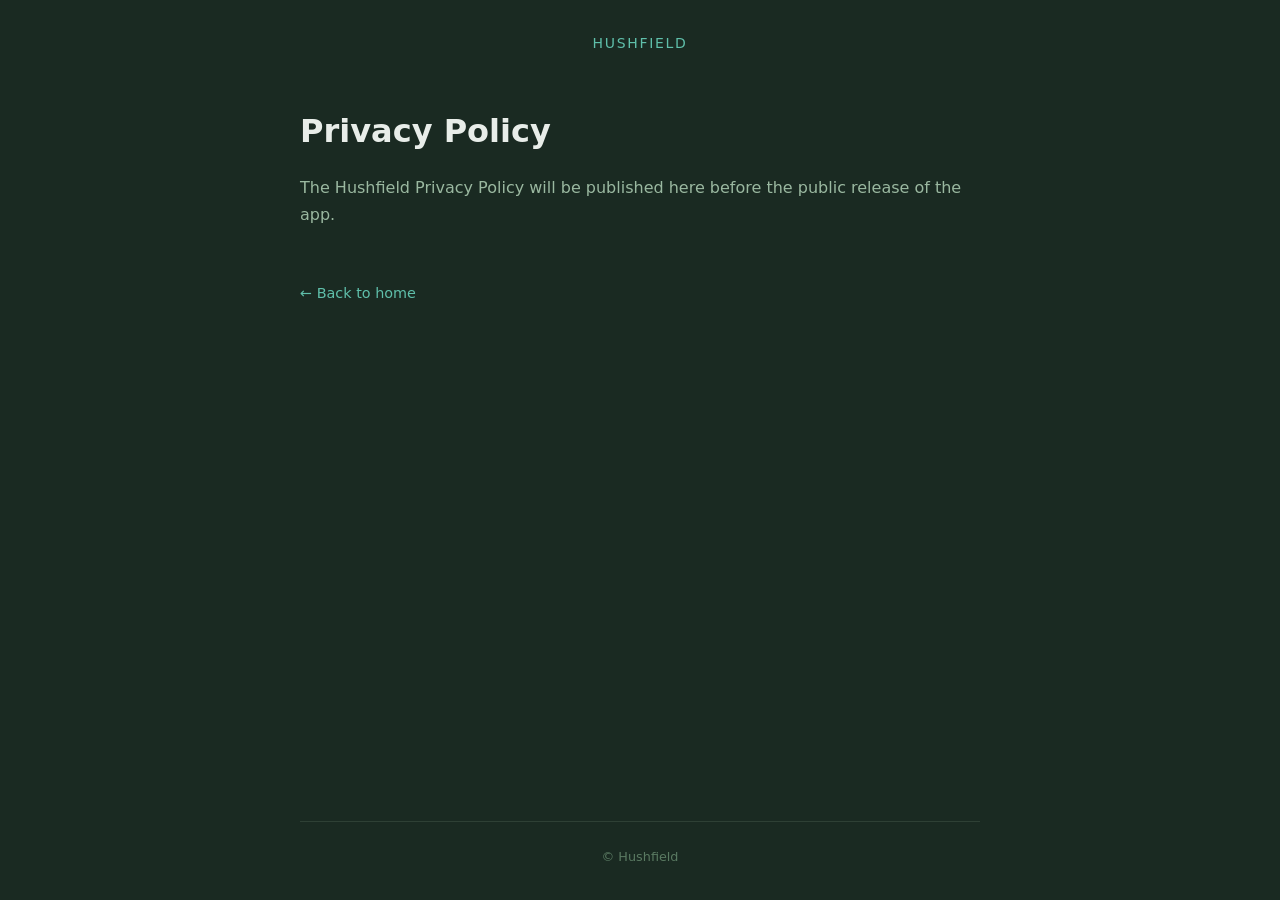
==== privacy/index.html @ d9b06c2a "Add static GitHub Pages site for Hushfield legal & support" ====
<!doctype html>
<html lang="en">
<head>
  <meta charset="UTF-8" />
  <meta name="viewport" content="width=device-width, initial-scale=1.0" />
  <title>Privacy Policy | Hushfield</title>
  <link rel="stylesheet" href="../styles.css" />
</head>
<body>
  <header>
    <p class="site-name">Hushfield</p>
  </header>

  <main>
    <h1>Privacy Policy</h1>
    <p>The Hushfield Privacy Policy will be published here before the public release of the app.</p>

    <a class="back-link" href="../">&#8592; Back to home</a>
  </main>

  <footer>
    &copy; Hushfield
  </footer>
</body>
</html>
---- styles.css ----
/* Hushfield Legal — shared styles */

*, *::before, *::after {
  box-sizing: border-box;
  margin: 0;
  padding: 0;
}

:root {
  --bg:       #1a2a22;   /* dark mineral green */
  --bg-card:  #223020;   /* slightly lighter card surface */
  --text:     #e8ede9;   /* soft off-white */
  --muted:    #9ab8a0;   /* muted green-grey */
  --accent:   #5fbfaa;   /* muted aqua */
  --accent-hover: #7ed6c1;
}

html {
  font-size: 16px;
  scroll-behavior: smooth;
}

body {
  background-color: var(--bg);
  color: var(--text);
  font-family: system-ui, -apple-system, "Segoe UI", Helvetica, Arial, sans-serif;
  line-height: 1.7;
  min-height: 100vh;
  display: flex;
  flex-direction: column;
  align-items: center;
  padding: 2rem 1rem;
}

header {
  width: 100%;
  max-width: 680px;
  margin-bottom: 2.5rem;
  text-align: center;
}

header .site-name {
  font-size: 0.875rem;
  letter-spacing: 0.12em;
  text-transform: uppercase;
  color: var(--accent);
  margin-bottom: 0.5rem;
}

main {
  width: 100%;
  max-width: 680px;
  flex: 1;
}

h1 {
  font-size: 2rem;
  font-weight: 700;
  color: var(--text);
  margin-bottom: 1rem;
}

p {
  color: var(--muted);
  margin-bottom: 1.25rem;
}

nav ul {
  list-style: none;
  display: flex;
  flex-direction: column;
  gap: 0.75rem;
  margin-top: 1.5rem;
}

nav ul li a {
  display: inline-block;
  color: var(--accent);
  text-decoration: none;
  font-weight: 500;
  border-bottom: 1px solid transparent;
  transition: border-color 0.15s, color 0.15s;
}

nav ul li a:hover,
nav ul li a:focus {
  color: var(--accent-hover);
  border-bottom-color: var(--accent-hover);
  outline: none;
}

.back-link {
  display: inline-block;
  margin-top: 2rem;
  color: var(--accent);
  text-decoration: none;
  font-size: 0.9rem;
  border-bottom: 1px solid transparent;
  transition: border-color 0.15s, color 0.15s;
}

.back-link:hover,
.back-link:focus {
  color: var(--accent-hover);
  border-bottom-color: var(--accent-hover);
  outline: none;
}

footer {
  width: 100%;
  max-width: 680px;
  margin-top: 3rem;
  padding-top: 1.5rem;
  border-top: 1px solid #2e4035;
  text-align: center;
  font-size: 0.8rem;
  color: #5a7a62;
}

@media (max-width: 480px) {
  h1 {
    font-size: 1.5rem;
  }
}
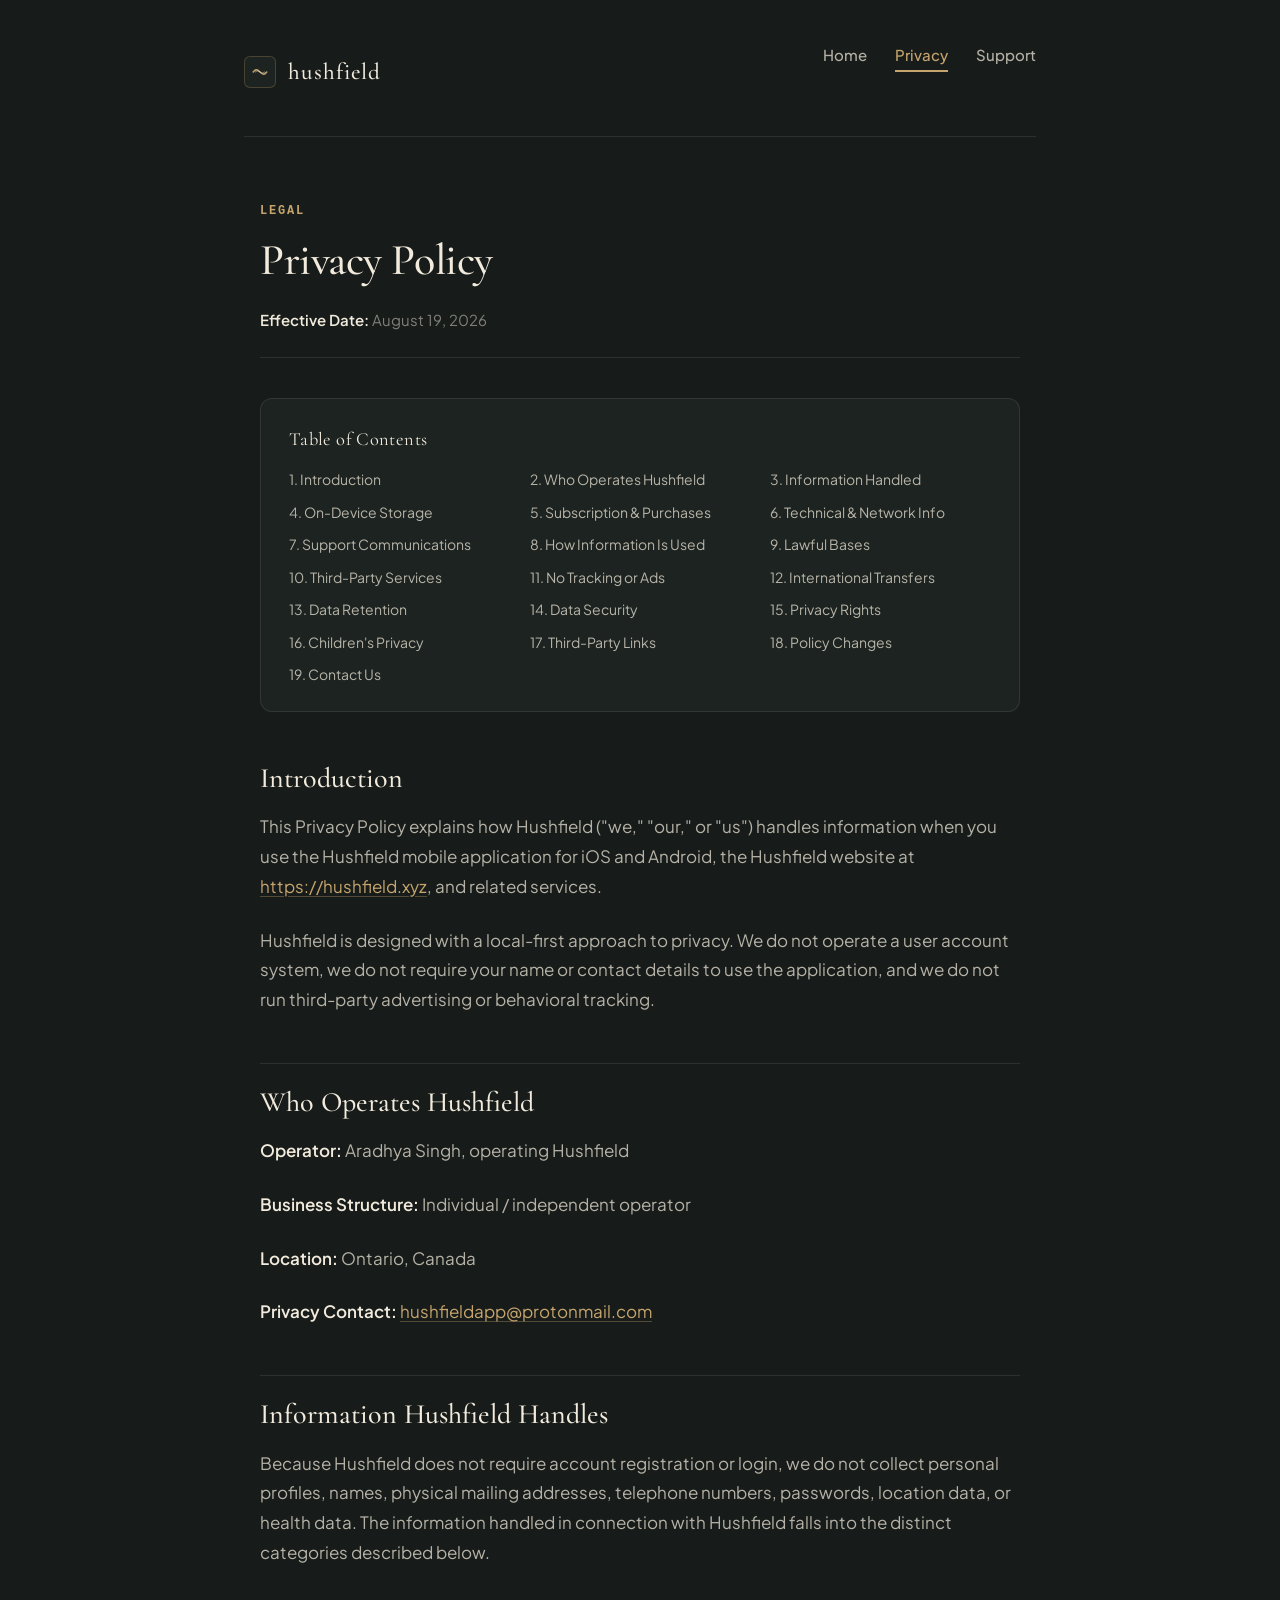
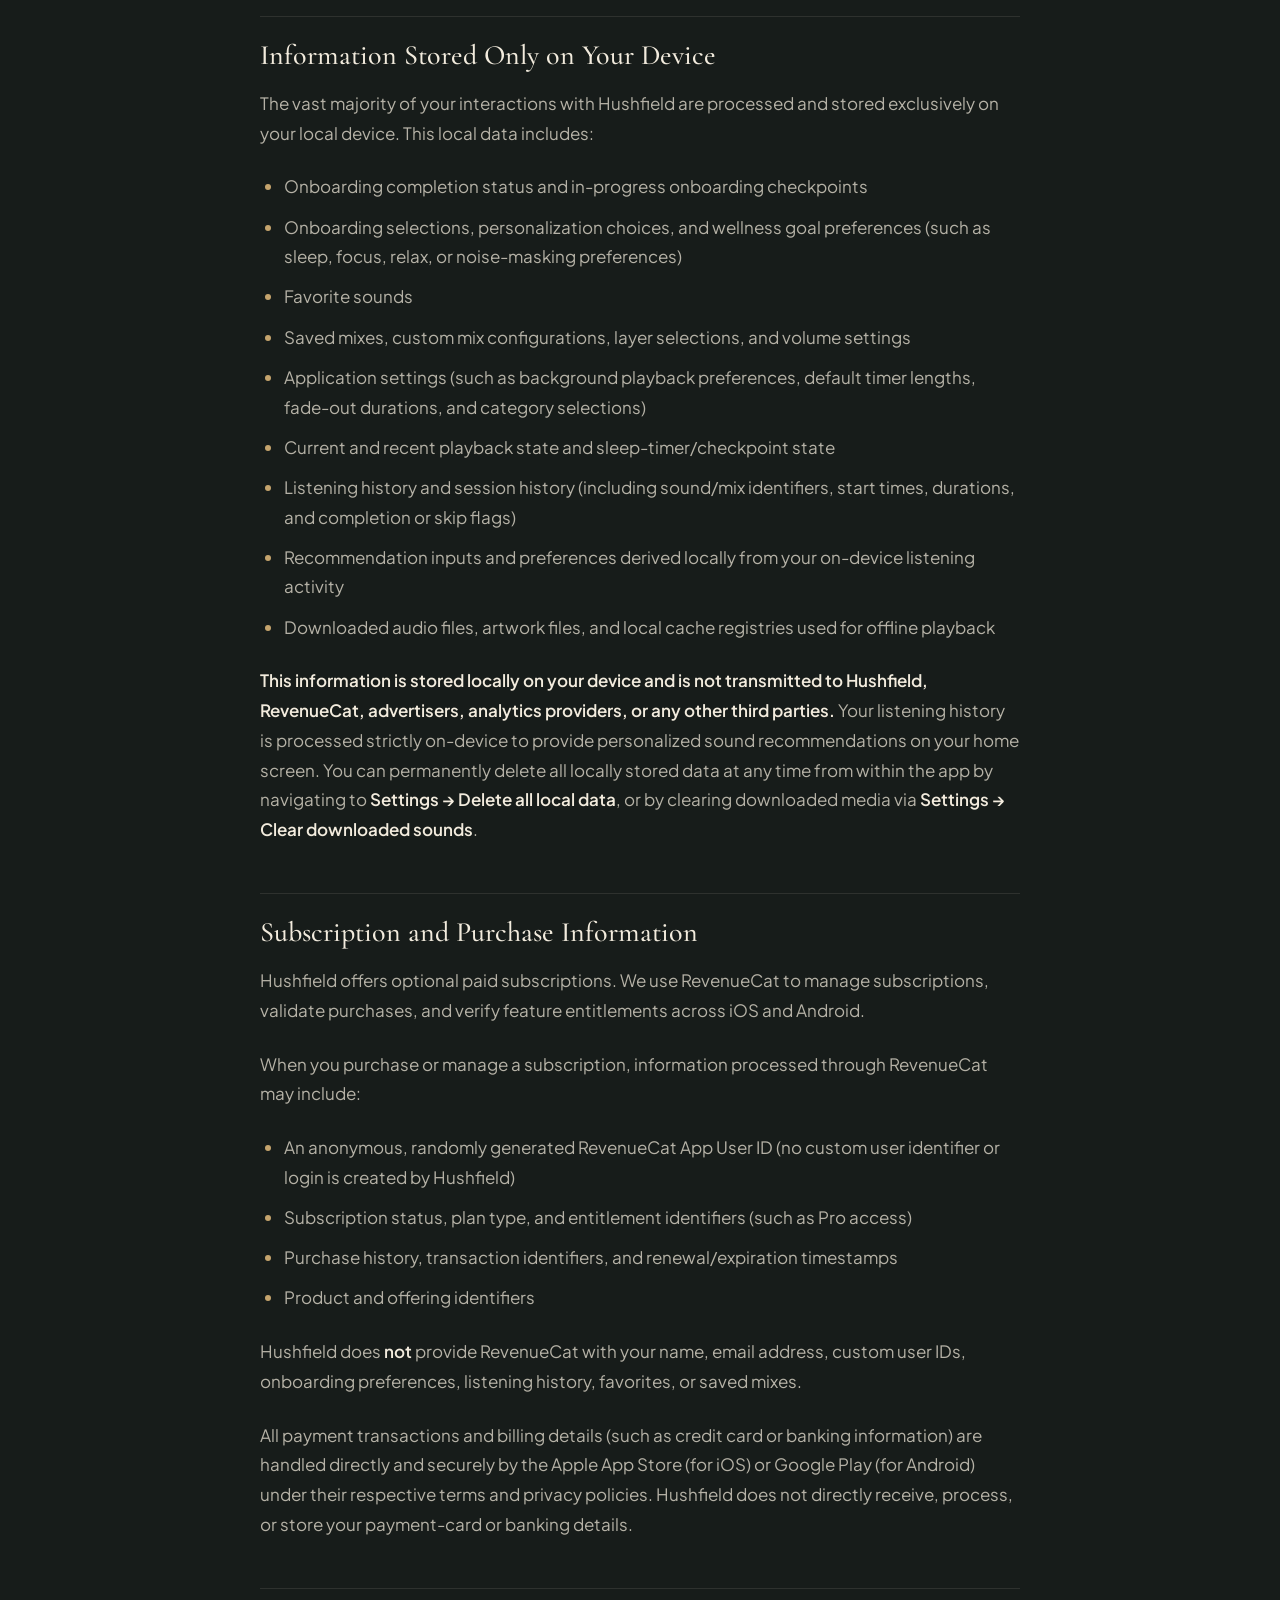
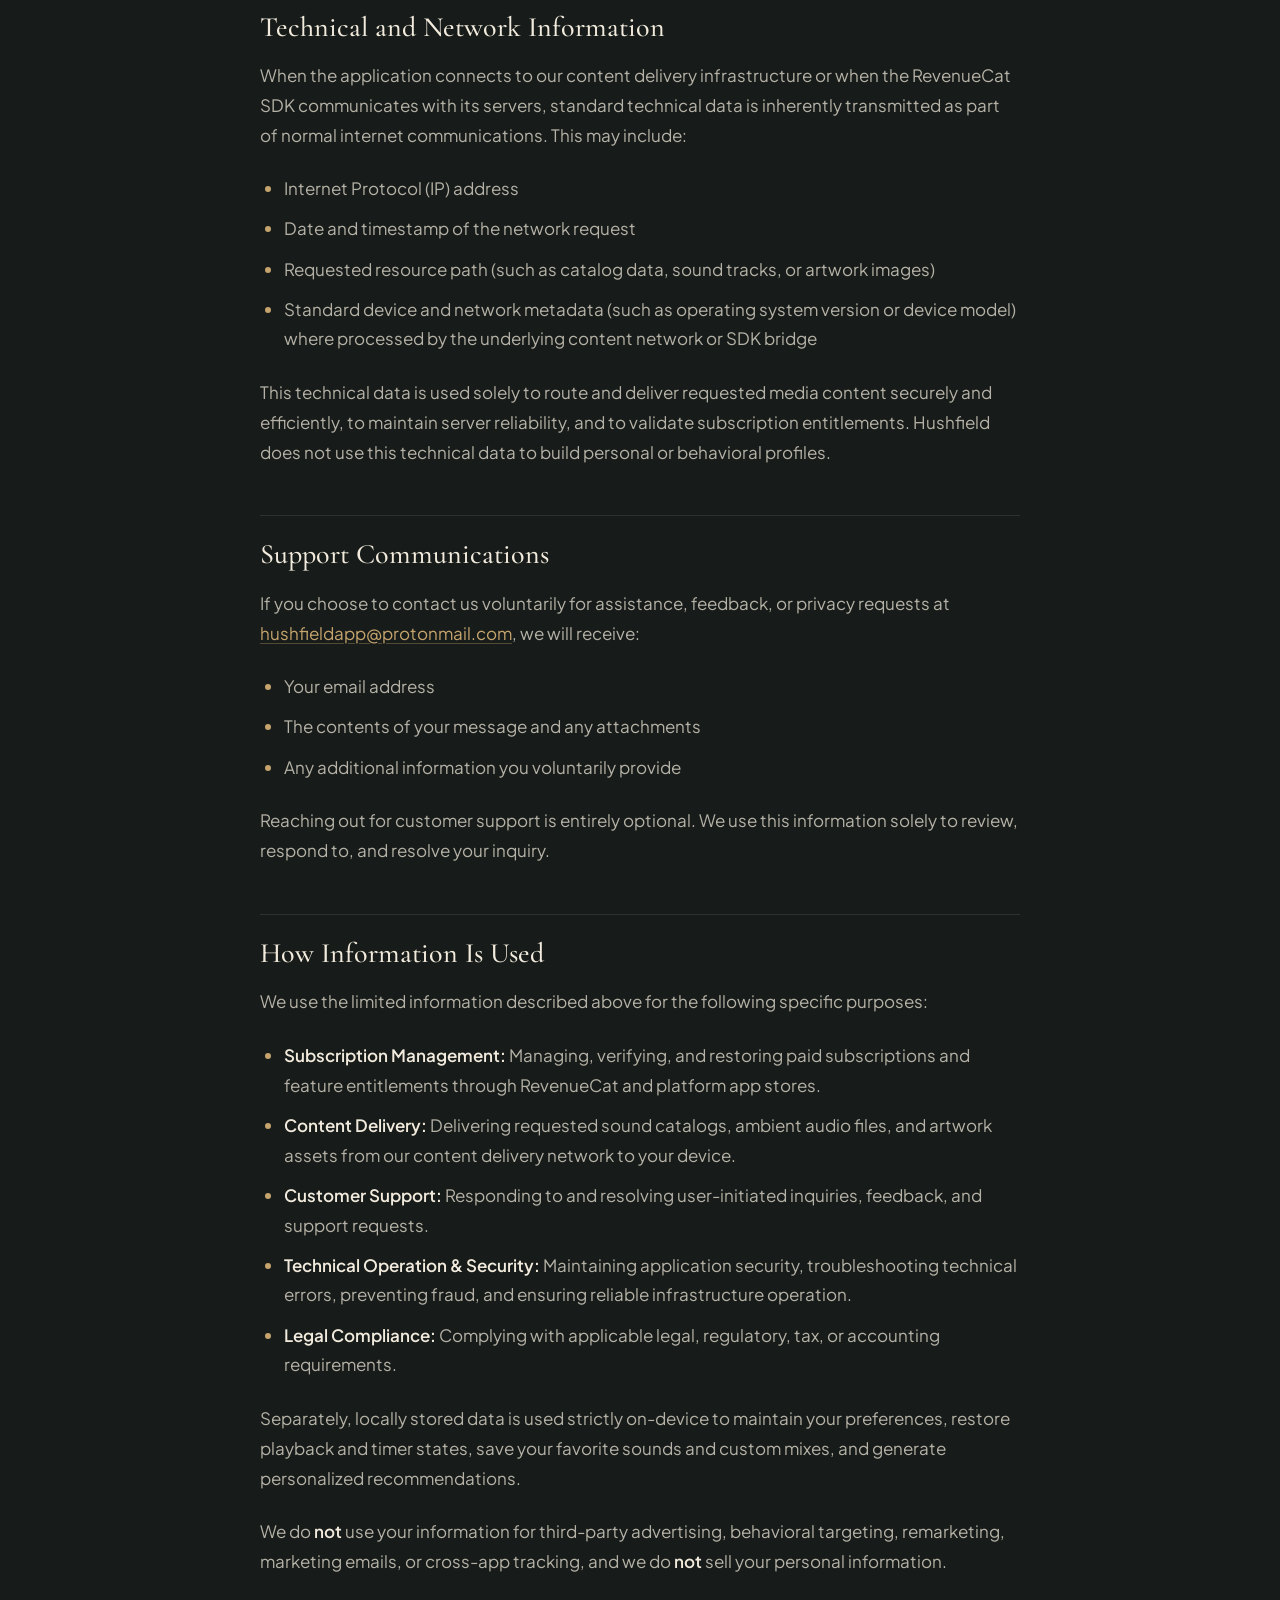
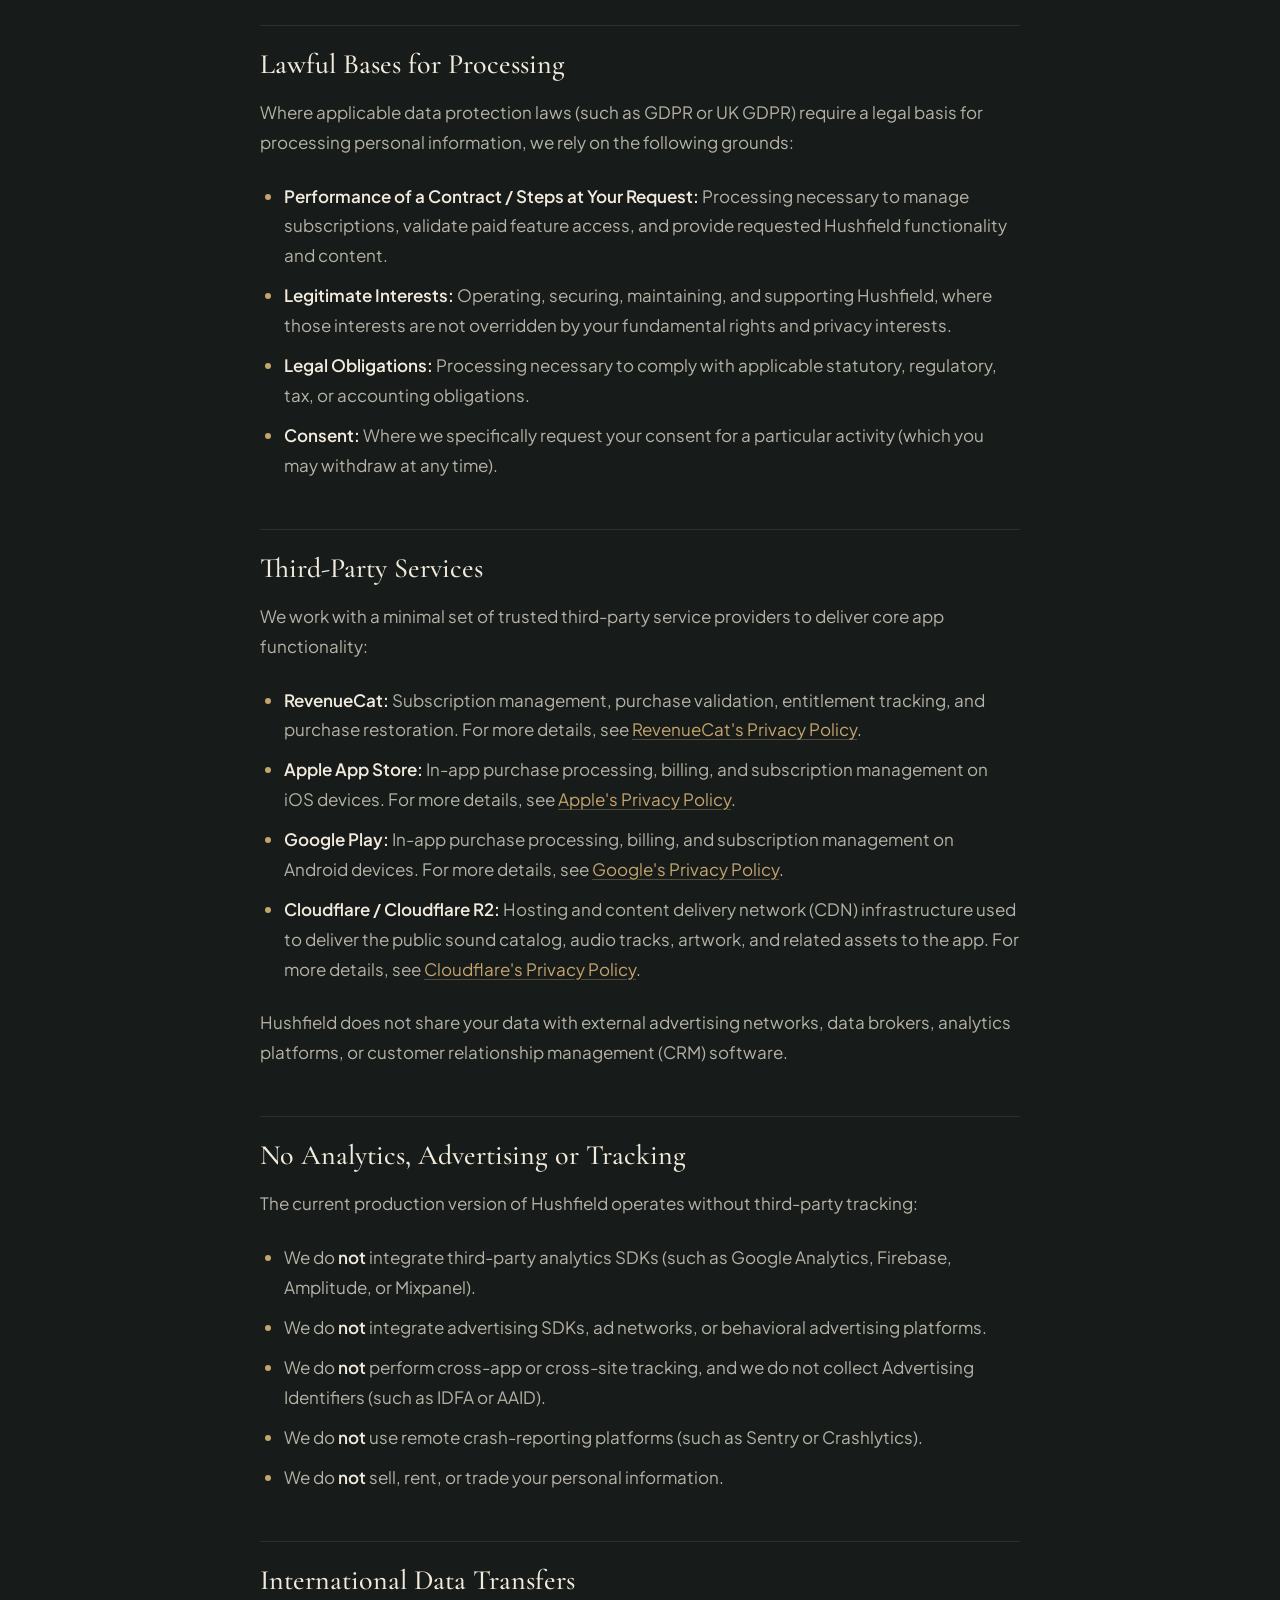
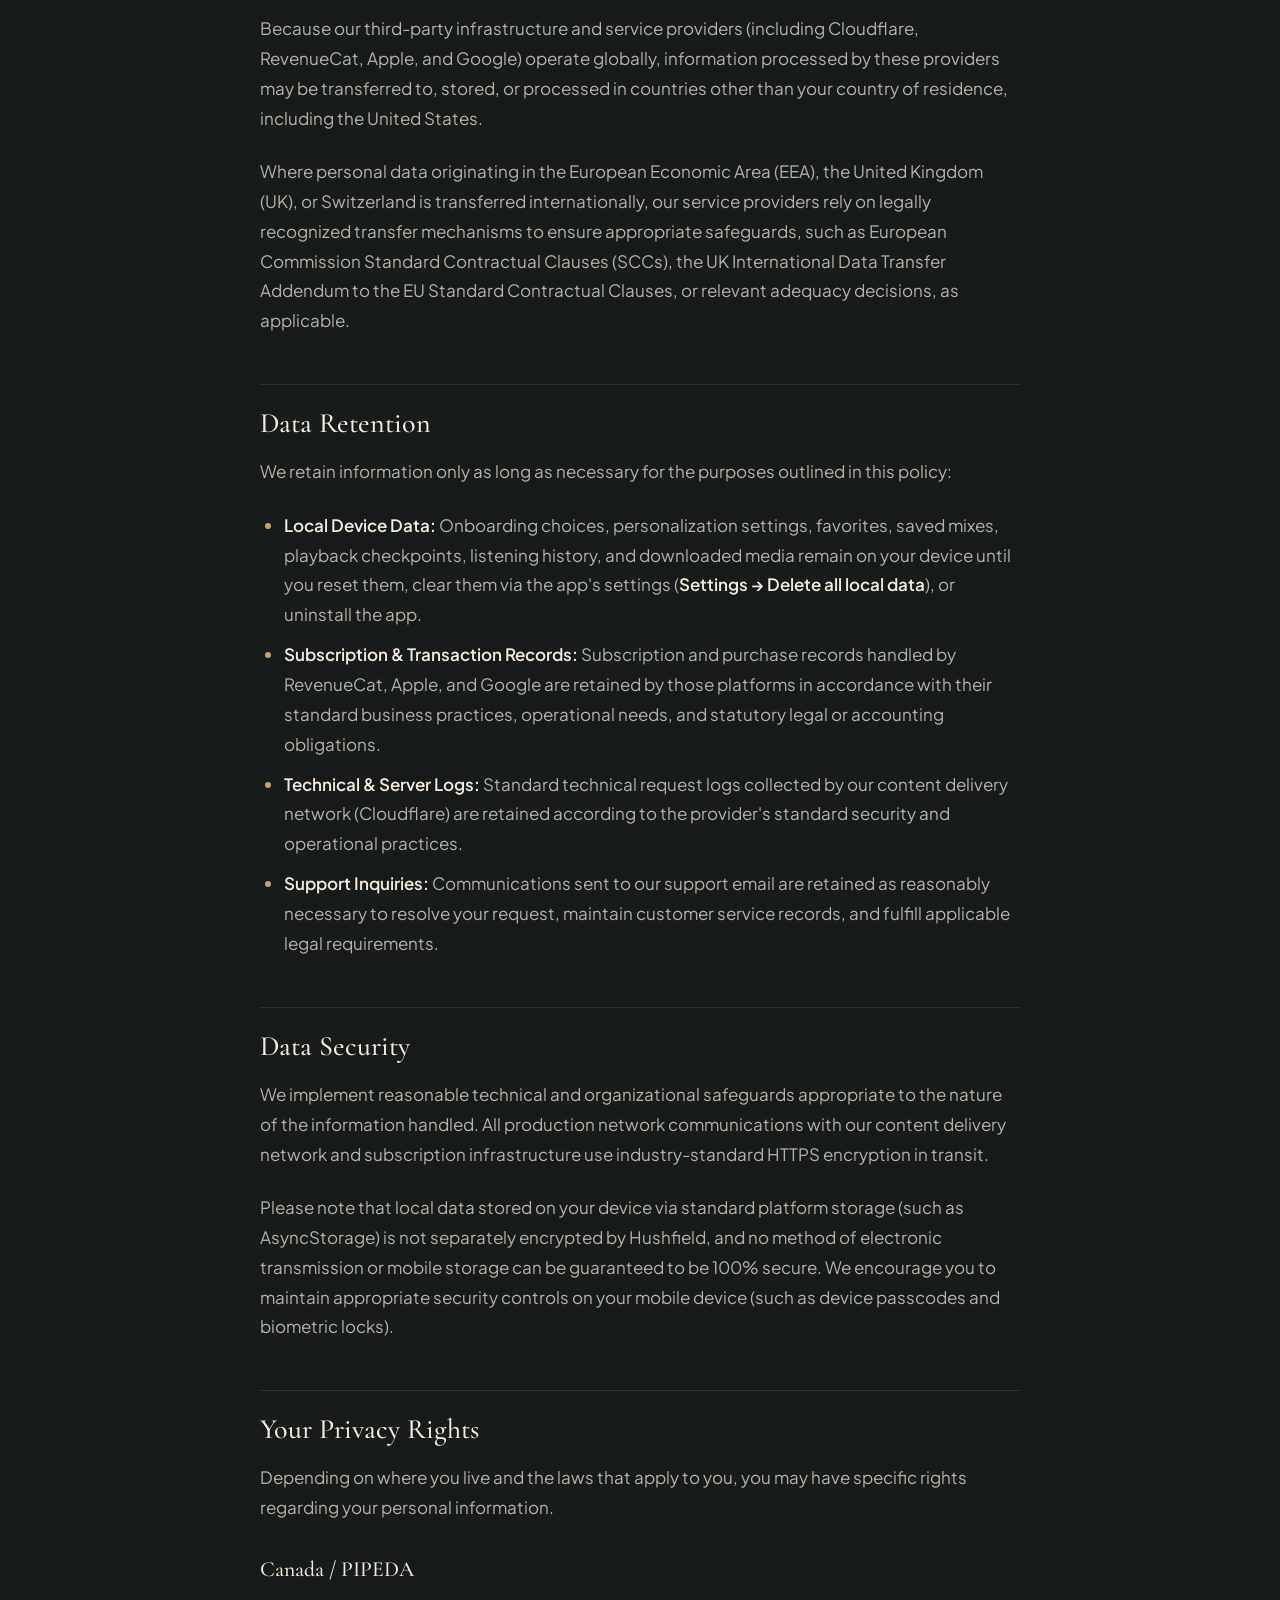
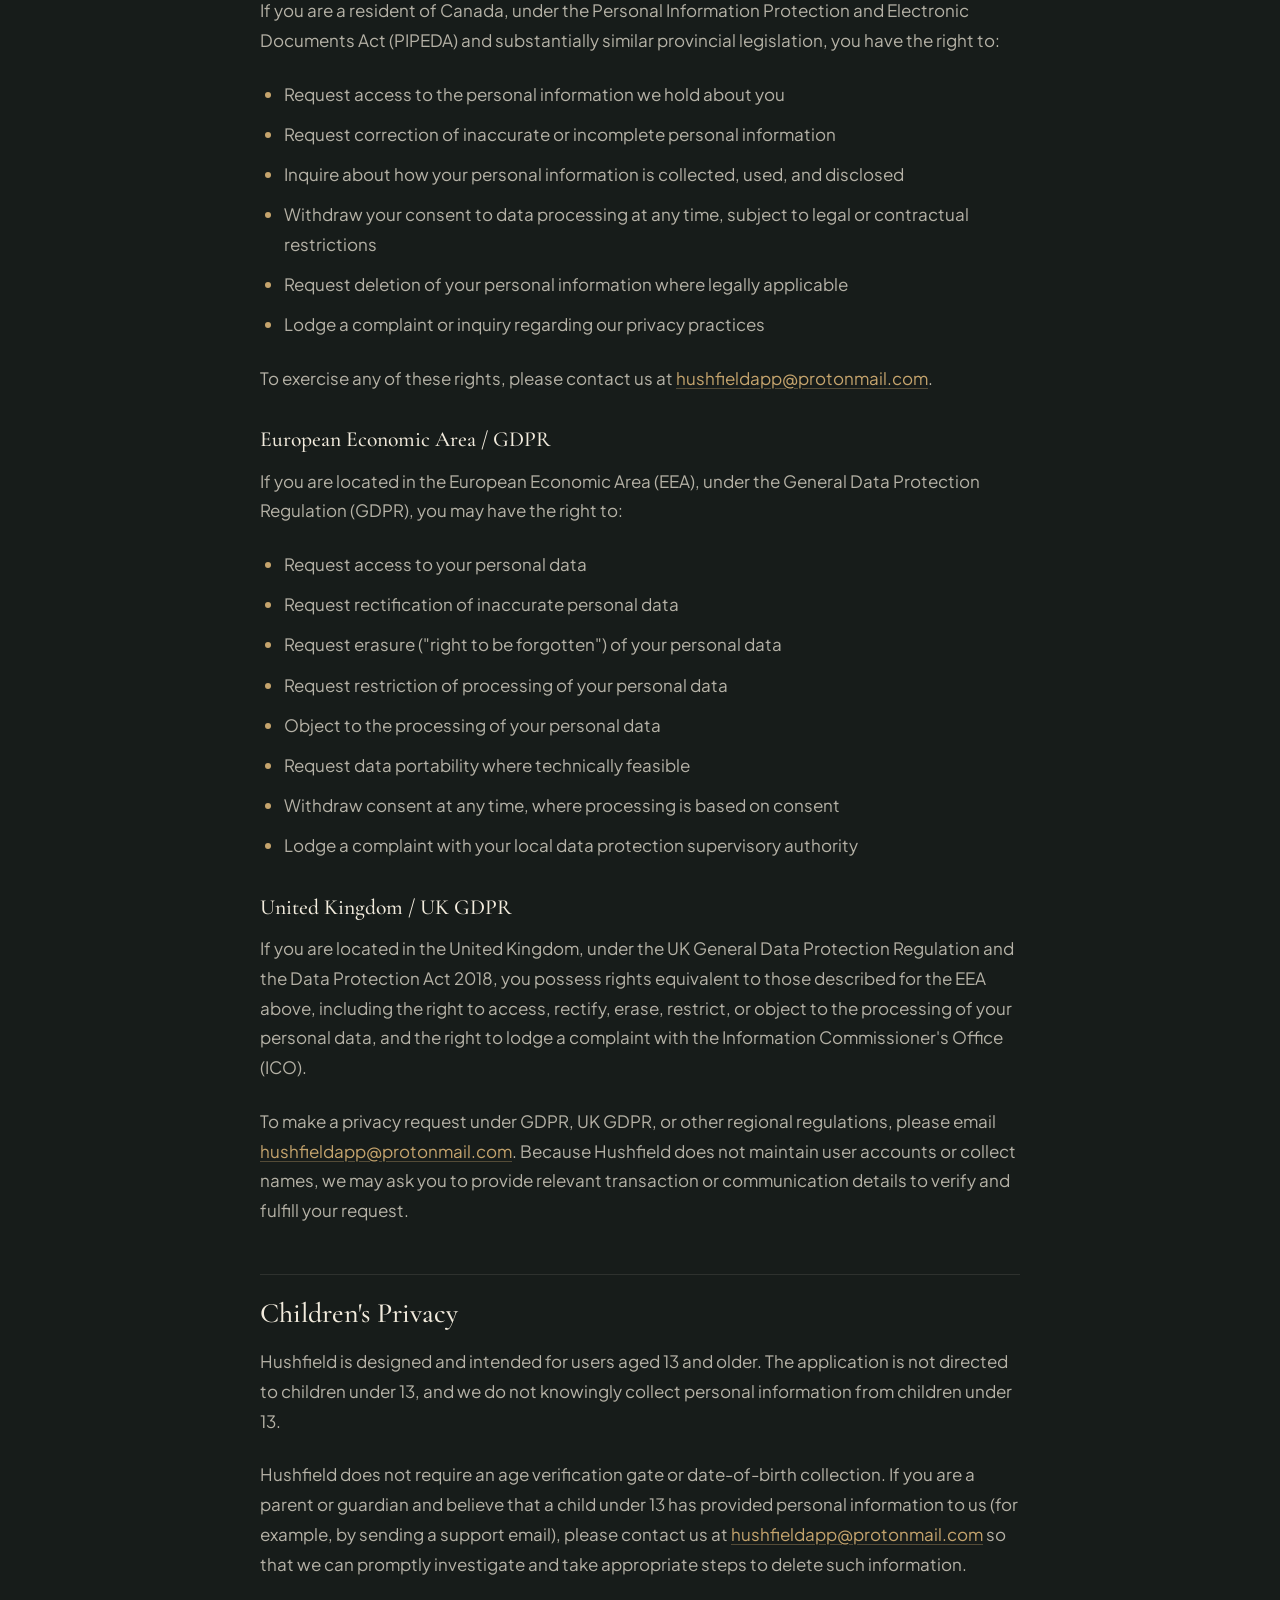
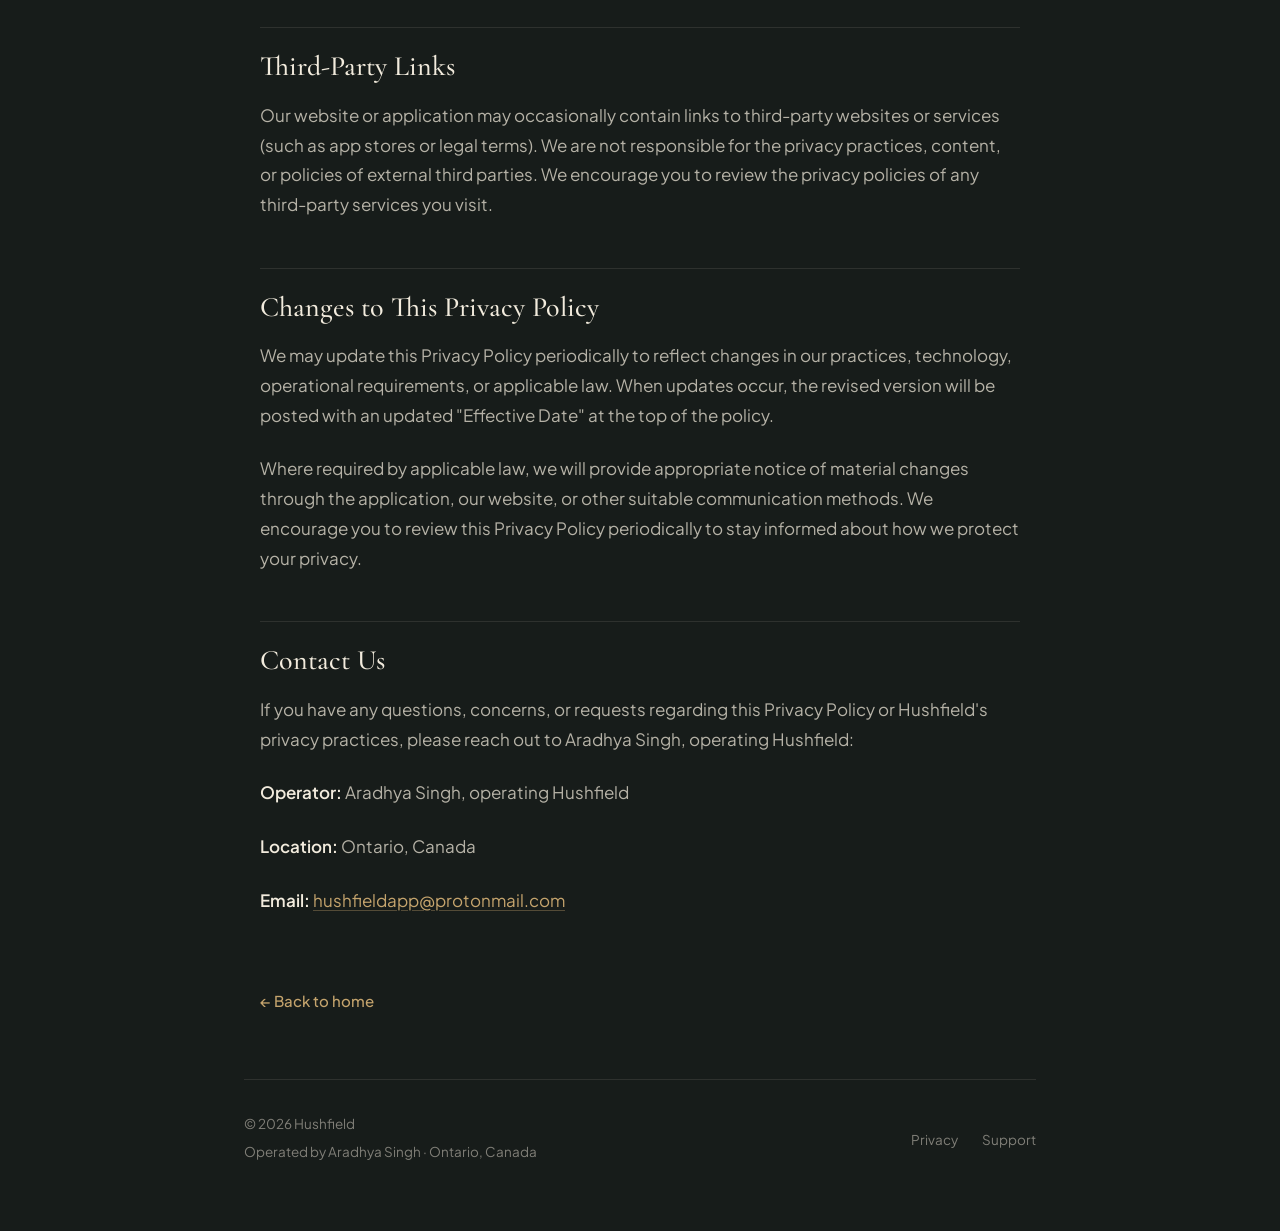
==== commit 18c2ec05: "Redesign Hushfield legal website and integrate final Privacy Policy" ====
--- a/privacy/index.html
+++ b/privacy/index.html
@@ -3,23 +3,245 @@
 <head>
   <meta charset="UTF-8" />
   <meta name="viewport" content="width=device-width, initial-scale=1.0" />
-  <title>Privacy Policy | Hushfield</title>
+  <title>Privacy Policy — Hushfield</title>
+  <meta name="description" content="Official Privacy Policy for Hushfield, explaining our local-first approach to privacy and data handling." />
+  <meta name="theme-color" content="#171C1A" />
   <link rel="stylesheet" href="../styles.css" />
 </head>
 <body>
-  <header>
-    <p class="site-name">Hushfield</p>
-  </header>
-
-  <main>
-    <h1>Privacy Policy</h1>
-    <p>The Hushfield Privacy Policy will be published here before the public release of the app.</p>
-
-    <a class="back-link" href="../">&#8592; Back to home</a>
-  </main>
-
-  <footer>
-    &copy; Hushfield
-  </footer>
+  <div class="site-wrapper">
+    <header class="site-header">
+      <a href="../" class="brand-link" aria-label="Hushfield Home">
+        <!-- Hushfield Logo SVG / Mark (Replaceable) -->
+        <div class="brand-logo-mark" aria-hidden="true">
+          <svg width="18" height="18" viewBox="0 0 24 24" fill="none" xmlns="http://www.w3.org/2000/svg">
+            <path d="M3 12C6 8 8 8 12 12C16 16 18 16 21 12" stroke="#C5A46D" stroke-width="2" stroke-linecap="round" stroke-linejoin="round"/>
+            <path d="M6 12C8 10 9.5 10 12 12C14.5 14 16 14 18 12" stroke="#F2EBDD" stroke-opacity="0.4" stroke-width="1.5" stroke-linecap="round"/>
+          </svg>
+        </div>
+        <span class="brand-wordmark">hushfield</span>
+      </a>
+
+      <nav class="site-nav" aria-label="Main Navigation">
+        <ul>
+          <li><a href="../">Home</a></li>
+          <li><a href="./" class="active">Privacy</a></li>
+          <li><a href="../support/">Support</a></li>
+        </ul>
+      </nav>
+    </header>
+
+    <main class="site-main">
+      <span class="eyebrow">LEGAL</span>
+      <h1>Privacy Policy</h1>
+      <p class="effective-date"><strong>Effective Date:</strong> August 19, 2026</p>
+
+      <nav class="toc-box" aria-label="Table of Contents">
+        <div class="toc-title">Table of Contents</div>
+        <ul class="toc-list">
+          <li><a href="#introduction">1. Introduction</a></li>
+          <li><a href="#who-operates-hushfield">2. Who Operates Hushfield</a></li>
+          <li><a href="#information-hushfield-handles">3. Information Handled</a></li>
+          <li><a href="#information-stored-only-on-your-device">4. On-Device Storage</a></li>
+          <li><a href="#subscription-and-purchase-information">5. Subscription &amp; Purchases</a></li>
+          <li><a href="#technical-and-network-information">6. Technical &amp; Network Info</a></li>
+          <li><a href="#support-communications">7. Support Communications</a></li>
+          <li><a href="#how-information-is-used">8. How Information Is Used</a></li>
+          <li><a href="#lawful-bases-for-processing">9. Lawful Bases</a></li>
+          <li><a href="#third-party-services">10. Third-Party Services</a></li>
+          <li><a href="#no-analytics-advertising-or-tracking">11. No Tracking or Ads</a></li>
+          <li><a href="#international-data-transfers">12. International Transfers</a></li>
+          <li><a href="#data-retention">13. Data Retention</a></li>
+          <li><a href="#data-security">14. Data Security</a></li>
+          <li><a href="#your-privacy-rights">15. Privacy Rights</a></li>
+          <li><a href="#childrens-privacy">16. Children's Privacy</a></li>
+          <li><a href="#third-party-links">17. Third-Party Links</a></li>
+          <li><a href="#changes-to-this-privacy-policy">18. Policy Changes</a></li>
+          <li><a href="#contact-us">19. Contact Us</a></li>
+        </ul>
+      </nav>
+
+      <article class="policy-body">
+        <h2 id="introduction">Introduction</h2>
+        <p>This Privacy Policy explains how Hushfield ("we," "our," or "us") handles information when you use the Hushfield mobile application for iOS and Android, the Hushfield website at <a href="https://hushfield.xyz" rel="noopener">https://hushfield.xyz</a>, and related services.</p>
+        <p>Hushfield is designed with a local-first approach to privacy. We do not operate a user account system, we do not require your name or contact details to use the application, and we do not run third-party advertising or behavioral tracking.</p>
+
+        <h2 id="who-operates-hushfield">Who Operates Hushfield</h2>
+        <p><strong>Operator:</strong> Aradhya Singh, operating Hushfield</p>
+        <p><strong>Business Structure:</strong> Individual / independent operator</p>
+        <p><strong>Location:</strong> Ontario, Canada</p>
+        <p><strong>Privacy Contact:</strong> <a href="mailto:hushfieldapp@protonmail.com">hushfieldapp@protonmail.com</a></p>
+
+        <h2 id="information-hushfield-handles">Information Hushfield Handles</h2>
+        <p>Because Hushfield does not require account registration or login, we do not collect personal profiles, names, physical mailing addresses, telephone numbers, passwords, location data, or health data. The information handled in connection with Hushfield falls into the distinct categories described below.</p>
+
+        <h2 id="information-stored-only-on-your-device">Information Stored Only on Your Device</h2>
+        <p>The vast majority of your interactions with Hushfield are processed and stored exclusively on your local device. This local data includes:</p>
+        <ul>
+          <li>Onboarding completion status and in-progress onboarding checkpoints</li>
+          <li>Onboarding selections, personalization choices, and wellness goal preferences (such as sleep, focus, relax, or noise-masking preferences)</li>
+          <li>Favorite sounds</li>
+          <li>Saved mixes, custom mix configurations, layer selections, and volume settings</li>
+          <li>Application settings (such as background playback preferences, default timer lengths, fade-out durations, and category selections)</li>
+          <li>Current and recent playback state and sleep-timer/checkpoint state</li>
+          <li>Listening history and session history (including sound/mix identifiers, start times, durations, and completion or skip flags)</li>
+          <li>Recommendation inputs and preferences derived locally from your on-device listening activity</li>
+          <li>Downloaded audio files, artwork files, and local cache registries used for offline playback</li>
+        </ul>
+        <p><strong>This information is stored locally on your device and is not transmitted to Hushfield, RevenueCat, advertisers, analytics providers, or any other third parties.</strong> Your listening history is processed strictly on-device to provide personalized sound recommendations on your home screen. You can permanently delete all locally stored data at any time from within the app by navigating to <strong>Settings &rarr; Delete all local data</strong>, or by clearing downloaded media via <strong>Settings &rarr; Clear downloaded sounds</strong>.</p>
+
+        <h2 id="subscription-and-purchase-information">Subscription and Purchase Information</h2>
+        <p>Hushfield offers optional paid subscriptions. We use RevenueCat to manage subscriptions, validate purchases, and verify feature entitlements across iOS and Android.</p>
+        <p>When you purchase or manage a subscription, information processed through RevenueCat may include:</p>
+        <ul>
+          <li>An anonymous, randomly generated RevenueCat App User ID (no custom user identifier or login is created by Hushfield)</li>
+          <li>Subscription status, plan type, and entitlement identifiers (such as Pro access)</li>
+          <li>Purchase history, transaction identifiers, and renewal/expiration timestamps</li>
+          <li>Product and offering identifiers</li>
+        </ul>
+        <p>Hushfield does <strong>not</strong> provide RevenueCat with your name, email address, custom user IDs, onboarding preferences, listening history, favorites, or saved mixes.</p>
+        <p>All payment transactions and billing details (such as credit card or banking information) are handled directly and securely by the Apple App Store (for iOS) or Google Play (for Android) under their respective terms and privacy policies. Hushfield does not directly receive, process, or store your payment-card or banking details.</p>
+
+        <h2 id="technical-and-network-information">Technical and Network Information</h2>
+        <p>When the application connects to our content delivery infrastructure or when the RevenueCat SDK communicates with its servers, standard technical data is inherently transmitted as part of normal internet communications. This may include:</p>
+        <ul>
+          <li>Internet Protocol (IP) address</li>
+          <li>Date and timestamp of the network request</li>
+          <li>Requested resource path (such as catalog data, sound tracks, or artwork images)</li>
+          <li>Standard device and network metadata (such as operating system version or device model) where processed by the underlying content network or SDK bridge</li>
+        </ul>
+        <p>This technical data is used solely to route and deliver requested media content securely and efficiently, to maintain server reliability, and to validate subscription entitlements. Hushfield does not use this technical data to build personal or behavioral profiles.</p>
+
+        <h2 id="support-communications">Support Communications</h2>
+        <p>If you choose to contact us voluntarily for assistance, feedback, or privacy requests at <a href="mailto:hushfieldapp@protonmail.com">hushfieldapp@protonmail.com</a>, we will receive:</p>
+        <ul>
+          <li>Your email address</li>
+          <li>The contents of your message and any attachments</li>
+          <li>Any additional information you voluntarily provide</li>
+        </ul>
+        <p>Reaching out for customer support is entirely optional. We use this information solely to review, respond to, and resolve your inquiry.</p>
+
+        <h2 id="how-information-is-used">How Information Is Used</h2>
+        <p>We use the limited information described above for the following specific purposes:</p>
+        <ul>
+          <li><strong>Subscription Management:</strong> Managing, verifying, and restoring paid subscriptions and feature entitlements through RevenueCat and platform app stores.</li>
+          <li><strong>Content Delivery:</strong> Delivering requested sound catalogs, ambient audio files, and artwork assets from our content delivery network to your device.</li>
+          <li><strong>Customer Support:</strong> Responding to and resolving user-initiated inquiries, feedback, and support requests.</li>
+          <li><strong>Technical Operation &amp; Security:</strong> Maintaining application security, troubleshooting technical errors, preventing fraud, and ensuring reliable infrastructure operation.</li>
+          <li><strong>Legal Compliance:</strong> Complying with applicable legal, regulatory, tax, or accounting requirements.</li>
+        </ul>
+        <p>Separately, locally stored data is used strictly on-device to maintain your preferences, restore playback and timer states, save your favorite sounds and custom mixes, and generate personalized recommendations.</p>
+        <p>We do <strong>not</strong> use your information for third-party advertising, behavioral targeting, remarketing, marketing emails, or cross-app tracking, and we do <strong>not</strong> sell your personal information.</p>
+
+        <h2 id="lawful-bases-for-processing">Lawful Bases for Processing</h2>
+        <p>Where applicable data protection laws (such as GDPR or UK GDPR) require a legal basis for processing personal information, we rely on the following grounds:</p>
+        <ul>
+          <li><strong>Performance of a Contract / Steps at Your Request:</strong> Processing necessary to manage subscriptions, validate paid feature access, and provide requested Hushfield functionality and content.</li>
+          <li><strong>Legitimate Interests:</strong> Operating, securing, maintaining, and supporting Hushfield, where those interests are not overridden by your fundamental rights and privacy interests.</li>
+          <li><strong>Legal Obligations:</strong> Processing necessary to comply with applicable statutory, regulatory, tax, or accounting obligations.</li>
+          <li><strong>Consent:</strong> Where we specifically request your consent for a particular activity (which you may withdraw at any time).</li>
+        </ul>
+
+        <h2 id="third-party-services">Third-Party Services</h2>
+        <p>We work with a minimal set of trusted third-party service providers to deliver core app functionality:</p>
+        <ul>
+          <li><strong>RevenueCat:</strong> Subscription management, purchase validation, entitlement tracking, and purchase restoration. For more details, see <a href="https://www.revenuecat.com/privacy" rel="noopener">RevenueCat's Privacy Policy</a>.</li>
+          <li><strong>Apple App Store:</strong> In-app purchase processing, billing, and subscription management on iOS devices. For more details, see <a href="https://www.apple.com/legal/privacy/" rel="noopener">Apple's Privacy Policy</a>.</li>
+          <li><strong>Google Play:</strong> In-app purchase processing, billing, and subscription management on Android devices. For more details, see <a href="https://policies.google.com/privacy" rel="noopener">Google's Privacy Policy</a>.</li>
+          <li><strong>Cloudflare / Cloudflare R2:</strong> Hosting and content delivery network (CDN) infrastructure used to deliver the public sound catalog, audio tracks, artwork, and related assets to the app. For more details, see <a href="https://www.cloudflare.com/privacypolicy/" rel="noopener">Cloudflare's Privacy Policy</a>.</li>
+        </ul>
+        <p>Hushfield does not share your data with external advertising networks, data brokers, analytics platforms, or customer relationship management (CRM) software.</p>
+
+        <h2 id="no-analytics-advertising-or-tracking">No Analytics, Advertising or Tracking</h2>
+        <p>The current production version of Hushfield operates without third-party tracking:</p>
+        <ul>
+          <li>We do <strong>not</strong> integrate third-party analytics SDKs (such as Google Analytics, Firebase, Amplitude, or Mixpanel).</li>
+          <li>We do <strong>not</strong> integrate advertising SDKs, ad networks, or behavioral advertising platforms.</li>
+          <li>We do <strong>not</strong> perform cross-app or cross-site tracking, and we do not collect Advertising Identifiers (such as IDFA or AAID).</li>
+          <li>We do <strong>not</strong> use remote crash-reporting platforms (such as Sentry or Crashlytics).</li>
+          <li>We do <strong>not</strong> sell, rent, or trade your personal information.</li>
+        </ul>
+
+        <h2 id="international-data-transfers">International Data Transfers</h2>
+        <p>Because our third-party infrastructure and service providers (including Cloudflare, RevenueCat, Apple, and Google) operate globally, information processed by these providers may be transferred to, stored, or processed in countries other than your country of residence, including the United States.</p>
+        <p>Where personal data originating in the European Economic Area (EEA), the United Kingdom (UK), or Switzerland is transferred internationally, our service providers rely on legally recognized transfer mechanisms to ensure appropriate safeguards, such as European Commission Standard Contractual Clauses (SCCs), the UK International Data Transfer Addendum to the EU Standard Contractual Clauses, or relevant adequacy decisions, as applicable.</p>
+
+        <h2 id="data-retention">Data Retention</h2>
+        <p>We retain information only as long as necessary for the purposes outlined in this policy:</p>
+        <ul>
+          <li><strong>Local Device Data:</strong> Onboarding choices, personalization settings, favorites, saved mixes, playback checkpoints, listening history, and downloaded media remain on your device until you reset them, clear them via the app's settings (<strong>Settings &rarr; Delete all local data</strong>), or uninstall the app.</li>
+          <li><strong>Subscription &amp; Transaction Records:</strong> Subscription and purchase records handled by RevenueCat, Apple, and Google are retained by those platforms in accordance with their standard business practices, operational needs, and statutory legal or accounting obligations.</li>
+          <li><strong>Technical &amp; Server Logs:</strong> Standard technical request logs collected by our content delivery network (Cloudflare) are retained according to the provider's standard security and operational practices.</li>
+          <li><strong>Support Inquiries:</strong> Communications sent to our support email are retained as reasonably necessary to resolve your request, maintain customer service records, and fulfill applicable legal requirements.</li>
+        </ul>
+
+        <h2 id="data-security">Data Security</h2>
+        <p>We implement reasonable technical and organizational safeguards appropriate to the nature of the information handled. All production network communications with our content delivery network and subscription infrastructure use industry-standard HTTPS encryption in transit.</p>
+        <p>Please note that local data stored on your device via standard platform storage (such as AsyncStorage) is not separately encrypted by Hushfield, and no method of electronic transmission or mobile storage can be guaranteed to be 100% secure. We encourage you to maintain appropriate security controls on your mobile device (such as device passcodes and biometric locks).</p>
+
+        <h2 id="your-privacy-rights">Your Privacy Rights</h2>
+        <p>Depending on where you live and the laws that apply to you, you may have specific rights regarding your personal information.</p>
+
+        <h3 id="canada-pipeda">Canada / PIPEDA</h3>
+        <p>If you are a resident of Canada, under the Personal Information Protection and Electronic Documents Act (PIPEDA) and substantially similar provincial legislation, you have the right to:</p>
+        <ul>
+          <li>Request access to the personal information we hold about you</li>
+          <li>Request correction of inaccurate or incomplete personal information</li>
+          <li>Inquire about how your personal information is collected, used, and disclosed</li>
+          <li>Withdraw your consent to data processing at any time, subject to legal or contractual restrictions</li>
+          <li>Request deletion of your personal information where legally applicable</li>
+          <li>Lodge a complaint or inquiry regarding our privacy practices</li>
+        </ul>
+        <p>To exercise any of these rights, please contact us at <a href="mailto:hushfieldapp@protonmail.com">hushfieldapp@protonmail.com</a>.</p>
+
+        <h3 id="eea-gdpr">European Economic Area / GDPR</h3>
+        <p>If you are located in the European Economic Area (EEA), under the General Data Protection Regulation (GDPR), you may have the right to:</p>
+        <ul>
+          <li>Request access to your personal data</li>
+          <li>Request rectification of inaccurate personal data</li>
+          <li>Request erasure ("right to be forgotten") of your personal data</li>
+          <li>Request restriction of processing of your personal data</li>
+          <li>Object to the processing of your personal data</li>
+          <li>Request data portability where technically feasible</li>
+          <li>Withdraw consent at any time, where processing is based on consent</li>
+          <li>Lodge a complaint with your local data protection supervisory authority</li>
+        </ul>
+
+        <h3 id="uk-gdpr">United Kingdom / UK GDPR</h3>
+        <p>If you are located in the United Kingdom, under the UK General Data Protection Regulation and the Data Protection Act 2018, you possess rights equivalent to those described for the EEA above, including the right to access, rectify, erase, restrict, or object to the processing of your personal data, and the right to lodge a complaint with the Information Commissioner's Office (ICO).</p>
+        <p>To make a privacy request under GDPR, UK GDPR, or other regional regulations, please email <a href="mailto:hushfieldapp@protonmail.com">hushfieldapp@protonmail.com</a>. Because Hushfield does not maintain user accounts or collect names, we may ask you to provide relevant transaction or communication details to verify and fulfill your request.</p>
+
+        <h2 id="childrens-privacy">Children's Privacy</h2>
+        <p>Hushfield is designed and intended for users aged 13 and older. The application is not directed to children under 13, and we do not knowingly collect personal information from children under 13.</p>
+        <p>Hushfield does not require an age verification gate or date-of-birth collection. If you are a parent or guardian and believe that a child under 13 has provided personal information to us (for example, by sending a support email), please contact us at <a href="mailto:hushfieldapp@protonmail.com">hushfieldapp@protonmail.com</a> so that we can promptly investigate and take appropriate steps to delete such information.</p>
+
+        <h2 id="third-party-links">Third-Party Links</h2>
+        <p>Our website or application may occasionally contain links to third-party websites or services (such as app stores or legal terms). We are not responsible for the privacy practices, content, or policies of external third parties. We encourage you to review the privacy policies of any third-party services you visit.</p>
+
+        <h2 id="changes-to-this-privacy-policy">Changes to This Privacy Policy</h2>
+        <p>We may update this Privacy Policy periodically to reflect changes in our practices, technology, operational requirements, or applicable law. When updates occur, the revised version will be posted with an updated "Effective Date" at the top of the policy.</p>
+        <p>Where required by applicable law, we will provide appropriate notice of material changes through the application, our website, or other suitable communication methods. We encourage you to review this Privacy Policy periodically to stay informed about how we protect your privacy.</p>
+
+        <h2 id="contact-us">Contact Us</h2>
+        <p>If you have any questions, concerns, or requests regarding this Privacy Policy or Hushfield's privacy practices, please reach out to Aradhya Singh, operating Hushfield:</p>
+        <p><strong>Operator:</strong> Aradhya Singh, operating Hushfield</p>
+        <p><strong>Location:</strong> Ontario, Canada</p>
+        <p><strong>Email:</strong> <a href="mailto:hushfieldapp@protonmail.com">hushfieldapp@protonmail.com</a></p>
+      </article>
+
+      <a href="../" class="back-link">&larr; Back to home</a>
+    </main>
+
+    <footer class="site-footer">
+      <div class="footer-info">
+        <p>&copy; 2026 Hushfield</p>
+        <p>Operated by Aradhya Singh &middot; Ontario, Canada</p>
+      </div>
+      <nav class="footer-nav" aria-label="Footer Navigation">
+        <a href="../privacy/">Privacy</a>
+        <a href="../support/">Support</a>
+      </nav>
+    </footer>
+  </div>
 </body>
 </html>
--- a/styles.css
+++ b/styles.css
@@ -1,124 +1,532 @@
-/* Hushfield Legal — shared styles */
-
+/* ==========================================================================
+   Hushfield Design System
+   Brand Palette:
+   - Primary Background: Dark Mineral (#171C1A)
+   - Primary Text:       Warm Cream (#F2EBDD)
+   - Accent:             Muted Warm Gold (#C5A46D)
+   ========================================================================== */
+
+@import url('https://fonts.googleapis.com/css2?family=Cormorant+Garamond:ital,wght@0,400;0,500;0,600;1,400&family=Plus+Jakarta+Sans:wght@400;500;600&display=swap');
+
+:root {
+  /* Colors */
+  --bg-primary:         #171C1A;
+  --bg-surface:         #1D2320;
+  --bg-surface-hover:   #242C28;
+  --text-primary:       #F2EBDD;
+  --text-muted:         rgba(242, 235, 221, 0.72);
+  --text-subtle:        rgba(242, 235, 221, 0.48);
+  
+  --accent-gold:        #C5A46D;
+  --accent-gold-hover:  #D4B67F;
+  --accent-gold-muted:  rgba(197, 164, 109, 0.15);
+  --border-subtle:      rgba(242, 235, 221, 0.1);
+  --border-gold:        rgba(197, 164, 109, 0.25);
+  --border-gold-hover:  rgba(197, 164, 109, 0.45);
+
+  /* Fonts */
+  --font-serif:         'Cormorant Garamond', 'Georgia', 'Cambria', serif;
+  --font-sans:          'Plus Jakarta Sans', system-ui, -apple-system, BlinkMacSystemFont, 'Segoe UI', Roboto, sans-serif;
+  --font-mono:          ui-monospace, SFMono-Regular, 'SF Mono', Menlo, Consolas, monospace;
+
+  /* Layout */
+  --content-max-width:  760px;
+  --header-max-width:   840px;
+  --radius-sm:          6px;
+  --radius-md:          12px;
+  --radius-lg:          20px;
+  --transition-fast:    0.2s cubic-bezier(0.16, 1, 0.3, 1);
+}
+
+/* Reset & Base */
 *, *::before, *::after {
   box-sizing: border-box;
   margin: 0;
   padding: 0;
 }
 
-:root {
-  --bg:       #1a2a22;   /* dark mineral green */
-  --bg-card:  #223020;   /* slightly lighter card surface */
-  --text:     #e8ede9;   /* soft off-white */
-  --muted:    #9ab8a0;   /* muted green-grey */
-  --accent:   #5fbfaa;   /* muted aqua */
-  --accent-hover: #7ed6c1;
-}
-
 html {
   font-size: 16px;
   scroll-behavior: smooth;
+  background-color: var(--bg-primary);
+  color: var(--text-primary);
+  color-scheme: dark;
 }
 
 body {
-  background-color: var(--bg);
-  color: var(--text);
-  font-family: system-ui, -apple-system, "Segoe UI", Helvetica, Arial, sans-serif;
-  line-height: 1.7;
+  background-color: var(--bg-primary);
+  color: var(--text-primary);
+  font-family: var(--font-sans);
+  font-size: 1.0625rem; /* 17px base for legal readability */
+  line-height: 1.75;
   min-height: 100vh;
   display: flex;
   flex-direction: column;
   align-items: center;
-  padding: 2rem 1rem;
-}
-
-header {
+  padding: 0;
+  -webkit-font-smoothing: antialiased;
+  -moz-osx-font-smoothing: grayscale;
+}
+
+/* Links & Focus */
+a {
+  color: var(--accent-gold);
+  text-decoration: underline;
+  text-decoration-color: rgba(197, 164, 109, 0.35);
+  text-underline-offset: 3px;
+  transition: color var(--transition-fast), text-decoration-color var(--transition-fast);
+  word-break: break-word;
+  overflow-wrap: anywhere;
+}
+
+a:hover {
+  color: var(--accent-gold-hover);
+  text-decoration-color: var(--accent-gold-hover);
+}
+
+a:focus-visible, button:focus-visible {
+  outline: 2px solid var(--accent-gold);
+  outline-offset: 4px;
+  border-radius: var(--radius-sm);
+}
+
+/* Container & Header */
+.site-wrapper {
   width: 100%;
-  max-width: 680px;
+  max-width: var(--header-max-width);
+  padding: 2.5rem 1.5rem 4rem;
+  display: flex;
+  flex-direction: column;
+  min-height: 100vh;
+}
+
+header.site-header {
+  width: 100%;
+  display: flex;
+  align-items: center;
+  justify-content: space-between;
+  padding-bottom: 2rem;
+  margin-bottom: 3.5rem;
+  border-bottom: 1px solid var(--border-subtle);
+}
+
+.brand-link {
+  display: flex;
+  align-items: center;
+  gap: 0.75rem;
+  text-decoration: none;
+  color: var(--text-primary);
+}
+
+.brand-link:hover .brand-wordmark {
+  color: var(--accent-gold-hover);
+}
+
+.brand-logo-mark {
+  display: flex;
+  align-items: center;
+  justify-content: center;
+  width: 32px;
+  height: 32px;
+  background: var(--bg-surface);
+  border: 1px solid var(--border-gold);
+  border-radius: var(--radius-sm);
+  transition: border-color var(--transition-fast);
+}
+
+.brand-link:hover .brand-logo-mark {
+  border-color: var(--accent-gold-hover);
+}
+
+.brand-wordmark {
+  font-family: var(--font-serif);
+  font-size: 1.45rem;
+  font-weight: 500;
+  letter-spacing: 0.04em;
+  color: var(--text-primary);
+  transition: color var(--transition-fast);
+}
+
+nav.site-nav ul {
+  list-style: none;
+  display: flex;
+  align-items: center;
+  gap: 1.75rem;
+}
+
+nav.site-nav a {
+  text-decoration: none;
+  font-size: 0.9375rem;
+  font-weight: 500;
+  color: var(--text-muted);
+  padding: 0.35rem 0;
+  border-bottom: 2px solid transparent;
+  transition: color var(--transition-fast), border-color var(--transition-fast);
+}
+
+nav.site-nav a:hover,
+nav.site-nav a.active {
+  color: var(--accent-gold);
+  border-bottom-color: var(--accent-gold);
+}
+
+/* Main Layout */
+main.site-main {
+  width: 100%;
+  max-width: var(--content-max-width);
+  margin: 0 auto;
+  flex: 1;
+}
+
+/* Eyebrow badge */
+.eyebrow {
+  font-family: var(--font-mono);
+  font-size: 0.75rem;
+  font-weight: 600;
+  letter-spacing: 0.15em;
+  text-transform: uppercase;
+  color: var(--accent-gold);
+  margin-bottom: 0.75rem;
+  display: inline-block;
+}
+
+/* Typography Hierarchy */
+h1 {
+  font-family: var(--font-serif);
+  font-size: 2.75rem;
+  font-weight: 500;
+  line-height: 1.2;
+  letter-spacing: -0.01em;
+  color: var(--text-primary);
+  margin-bottom: 1.25rem;
+}
+
+h2 {
+  font-family: var(--font-serif);
+  font-size: 1.75rem;
+  font-weight: 500;
+  line-height: 1.3;
+  color: var(--text-primary);
+  margin-top: 3rem;
+  margin-bottom: 1rem;
+  padding-top: 1.25rem;
+  border-top: 1px solid var(--border-subtle);
+  scroll-margin-top: 2rem;
+}
+
+h2:first-of-type {
+  border-top: none;
+  padding-top: 0;
+}
+
+h3 {
+  font-family: var(--font-serif);
+  font-size: 1.35rem;
+  font-weight: 500;
+  line-height: 1.35;
+  color: var(--text-primary);
+  margin-top: 2rem;
+  margin-bottom: 0.75rem;
+}
+
+p {
+  color: var(--text-muted);
+  margin-bottom: 1.5rem;
+}
+
+.effective-date {
+  font-size: 0.9375rem;
+  color: var(--text-subtle);
   margin-bottom: 2.5rem;
-  text-align: center;
-}
-
-header .site-name {
+  padding-bottom: 1.5rem;
+  border-bottom: 1px solid var(--border-subtle);
+}
+
+/* Lists */
+ul, ol {
+  color: var(--text-muted);
+  margin-bottom: 1.5rem;
+  padding-left: 1.5rem;
+}
+
+li {
+  margin-bottom: 0.65rem;
+}
+
+li::marker {
+  color: var(--accent-gold);
+}
+
+strong {
+  color: var(--text-primary);
+  font-weight: 600;
+}
+
+/* Homepage Hero */
+.hero {
+  padding: 1.5rem 0 3.5rem;
+}
+
+.hero h1 {
+  font-size: 3.25rem;
+  margin-bottom: 1.25rem;
+  max-width: 640px;
+}
+
+.hero-subtitle {
+  font-size: 1.25rem;
+  color: var(--text-muted);
+  line-height: 1.6;
+  max-width: 580px;
+  margin-bottom: 3rem;
+}
+
+.brand-pillar-box {
+  background: var(--bg-surface);
+  border: 1px solid var(--border-gold);
+  border-radius: var(--radius-md);
+  padding: 1.75rem;
+  margin-bottom: 3.5rem;
+}
+
+.brand-pillar-title {
+  font-family: var(--font-serif);
+  font-size: 1.2rem;
+  color: var(--text-primary);
+  margin-bottom: 0.5rem;
+  display: flex;
+  align-items: center;
+  gap: 0.6rem;
+}
+
+.brand-pillar-title::before {
+  content: "";
+  display: inline-block;
+  width: 6px;
+  height: 6px;
+  border-radius: 50%;
+  background-color: var(--accent-gold);
+}
+
+.brand-pillar-box p {
+  margin-bottom: 0;
+  font-size: 0.975rem;
+  color: var(--text-muted);
+}
+
+/* Section Cards & Grid */
+.section-grid {
+  display: grid;
+  grid-template-columns: repeat(auto-fit, minmax(280px, 1fr));
+  gap: 1.5rem;
+  margin-top: 1.5rem;
+  margin-bottom: 3.5rem;
+}
+
+.card {
+  background: var(--bg-surface);
+  border: 1px solid var(--border-subtle);
+  border-radius: var(--radius-md);
+  padding: 1.75rem;
+  text-decoration: none;
+  display: flex;
+  flex-direction: column;
+  transition: border-color var(--transition-fast), background-color var(--transition-fast), transform var(--transition-fast);
+}
+
+.card:hover {
+  border-color: var(--border-gold-hover);
+  background-color: var(--bg-surface-hover);
+  transform: translateY(-2px);
+}
+
+.card-title {
+  font-family: var(--font-serif);
+  font-size: 1.35rem;
+  color: var(--text-primary);
+  margin-bottom: 0.5rem;
+  display: flex;
+  align-items: center;
+  justify-content: space-between;
+}
+
+.card-arrow {
+  color: var(--accent-gold);
+  font-size: 1.1rem;
+  transition: transform var(--transition-fast);
+}
+
+.card:hover .card-arrow {
+  transform: translateX(4px);
+}
+
+.card-desc {
+  font-size: 0.9375rem;
+  color: var(--text-muted);
+  line-height: 1.55;
+  margin-bottom: 0;
+}
+
+/* Table of Contents (TOC) for Legal Document */
+.toc-box {
+  background: var(--bg-surface);
+  border: 1px solid var(--border-subtle);
+  border-radius: var(--radius-md);
+  padding: 1.5rem 1.75rem;
+  margin-bottom: 3rem;
+}
+
+.toc-title {
+  font-family: var(--font-serif);
+  font-size: 1.15rem;
+  color: var(--text-primary);
+  margin-bottom: 0.75rem;
+  letter-spacing: 0.02em;
+}
+
+.toc-list {
+  list-style: none;
+  padding-left: 0;
+  margin-bottom: 0;
+  display: grid;
+  grid-template-columns: repeat(auto-fit, minmax(220px, 1fr));
+  gap: 0.5rem 1.25rem;
+}
+
+.toc-list li {
+  margin-bottom: 0;
   font-size: 0.875rem;
-  letter-spacing: 0.12em;
-  text-transform: uppercase;
-  color: var(--accent);
-  margin-bottom: 0.5rem;
-}
-
-main {
+}
+
+.toc-list a {
+  color: var(--text-muted);
+  text-decoration: none;
+  transition: color var(--transition-fast);
+}
+
+.toc-list a:hover {
+  color: var(--accent-gold);
+}
+
+/* Button & Action Links */
+.back-link {
+  display: inline-flex;
+  align-items: center;
+  gap: 0.5rem;
+  margin-top: 3rem;
+  color: var(--accent-gold);
+  text-decoration: none;
+  font-size: 0.9375rem;
+  font-weight: 500;
+  transition: color var(--transition-fast), transform var(--transition-fast);
+}
+
+.back-link:hover {
+  color: var(--accent-gold-hover);
+  transform: translateX(-3px);
+}
+
+/* Footer */
+footer.site-footer {
   width: 100%;
-  max-width: 680px;
-  flex: 1;
-}
-
-h1 {
-  font-size: 2rem;
-  font-weight: 700;
-  color: var(--text);
-  margin-bottom: 1rem;
-}
-
-p {
-  color: var(--muted);
-  margin-bottom: 1.25rem;
-}
-
-nav ul {
-  list-style: none;
-  display: flex;
-  flex-direction: column;
-  gap: 0.75rem;
-  margin-top: 1.5rem;
-}
-
-nav ul li a {
-  display: inline-block;
-  color: var(--accent);
+  max-width: var(--header-max-width);
+  margin: 4rem auto 0;
+  padding-top: 2rem;
+  border-top: 1px solid var(--border-subtle);
+  display: flex;
+  flex-wrap: wrap;
+  align-items: center;
+  justify-content: space-between;
+  gap: 1rem;
+  font-size: 0.84375rem;
+  color: var(--text-subtle);
+}
+
+.footer-info p {
+  color: var(--text-subtle);
+  margin-bottom: 0.25rem;
+  font-size: 0.84375rem;
+}
+
+.footer-nav {
+  display: flex;
+  gap: 1.5rem;
+}
+
+.footer-nav a {
+  color: var(--text-subtle);
   text-decoration: none;
-  font-weight: 500;
-  border-bottom: 1px solid transparent;
-  transition: border-color 0.15s, color 0.15s;
-}
-
-nav ul li a:hover,
-nav ul li a:focus {
-  color: var(--accent-hover);
-  border-bottom-color: var(--accent-hover);
-  outline: none;
-}
-
-.back-link {
-  display: inline-block;
-  margin-top: 2rem;
-  color: var(--accent);
-  text-decoration: none;
-  font-size: 0.9rem;
-  border-bottom: 1px solid transparent;
-  transition: border-color 0.15s, color 0.15s;
-}
-
-.back-link:hover,
-.back-link:focus {
-  color: var(--accent-hover);
-  border-bottom-color: var(--accent-hover);
-  outline: none;
-}
-
-footer {
-  width: 100%;
-  max-width: 680px;
-  margin-top: 3rem;
-  padding-top: 1.5rem;
-  border-top: 1px solid #2e4035;
-  text-align: center;
-  font-size: 0.8rem;
-  color: #5a7a62;
+  font-size: 0.84375rem;
+  transition: color var(--transition-fast);
+}
+
+.footer-nav a:hover {
+  color: var(--accent-gold);
+}
+
+/* Responsive Rules */
+@media (max-width: 768px) {
+  .site-wrapper {
+    padding: 1.75rem 1.25rem 3rem;
+  }
+
+  header.site-header {
+    margin-bottom: 2.5rem;
+  }
+
+  .hero h1 {
+    font-size: 2.35rem;
+  }
+
+  .hero-subtitle {
+    font-size: 1.1rem;
+  }
+
+  h1 {
+    font-size: 2.15rem;
+  }
+
+  h2 {
+    font-size: 1.45rem;
+    margin-top: 2.25rem;
+  }
+
+  h3 {
+    font-size: 1.2rem;
+  }
+
+  .toc-list {
+    grid-template-columns: 1fr;
+  }
+
+  footer.site-footer {
+    flex-direction: column;
+    align-items: flex-start;
+    gap: 1.25rem;
+  }
 }
 
 @media (max-width: 480px) {
-  h1 {
-    font-size: 1.5rem;
-  }
-}
+  header.site-header {
+    flex-direction: row;
+    justify-content: space-between;
+  }
+
+  nav.site-nav ul {
+    gap: 1.25rem;
+  }
+
+  .hero h1 {
+    font-size: 1.95rem;
+  }
+}
+
+/* Motion Accessibility */
+@media (prefers-reduced-motion: reduce) {
+  *, *::before, *::after {
+    animation-duration: 0.01ms !important;
+    animation-iteration-count: 1 !important;
+    transition-duration: 0.01ms !important;
+    scroll-behavior: auto !important;
+  }
+}
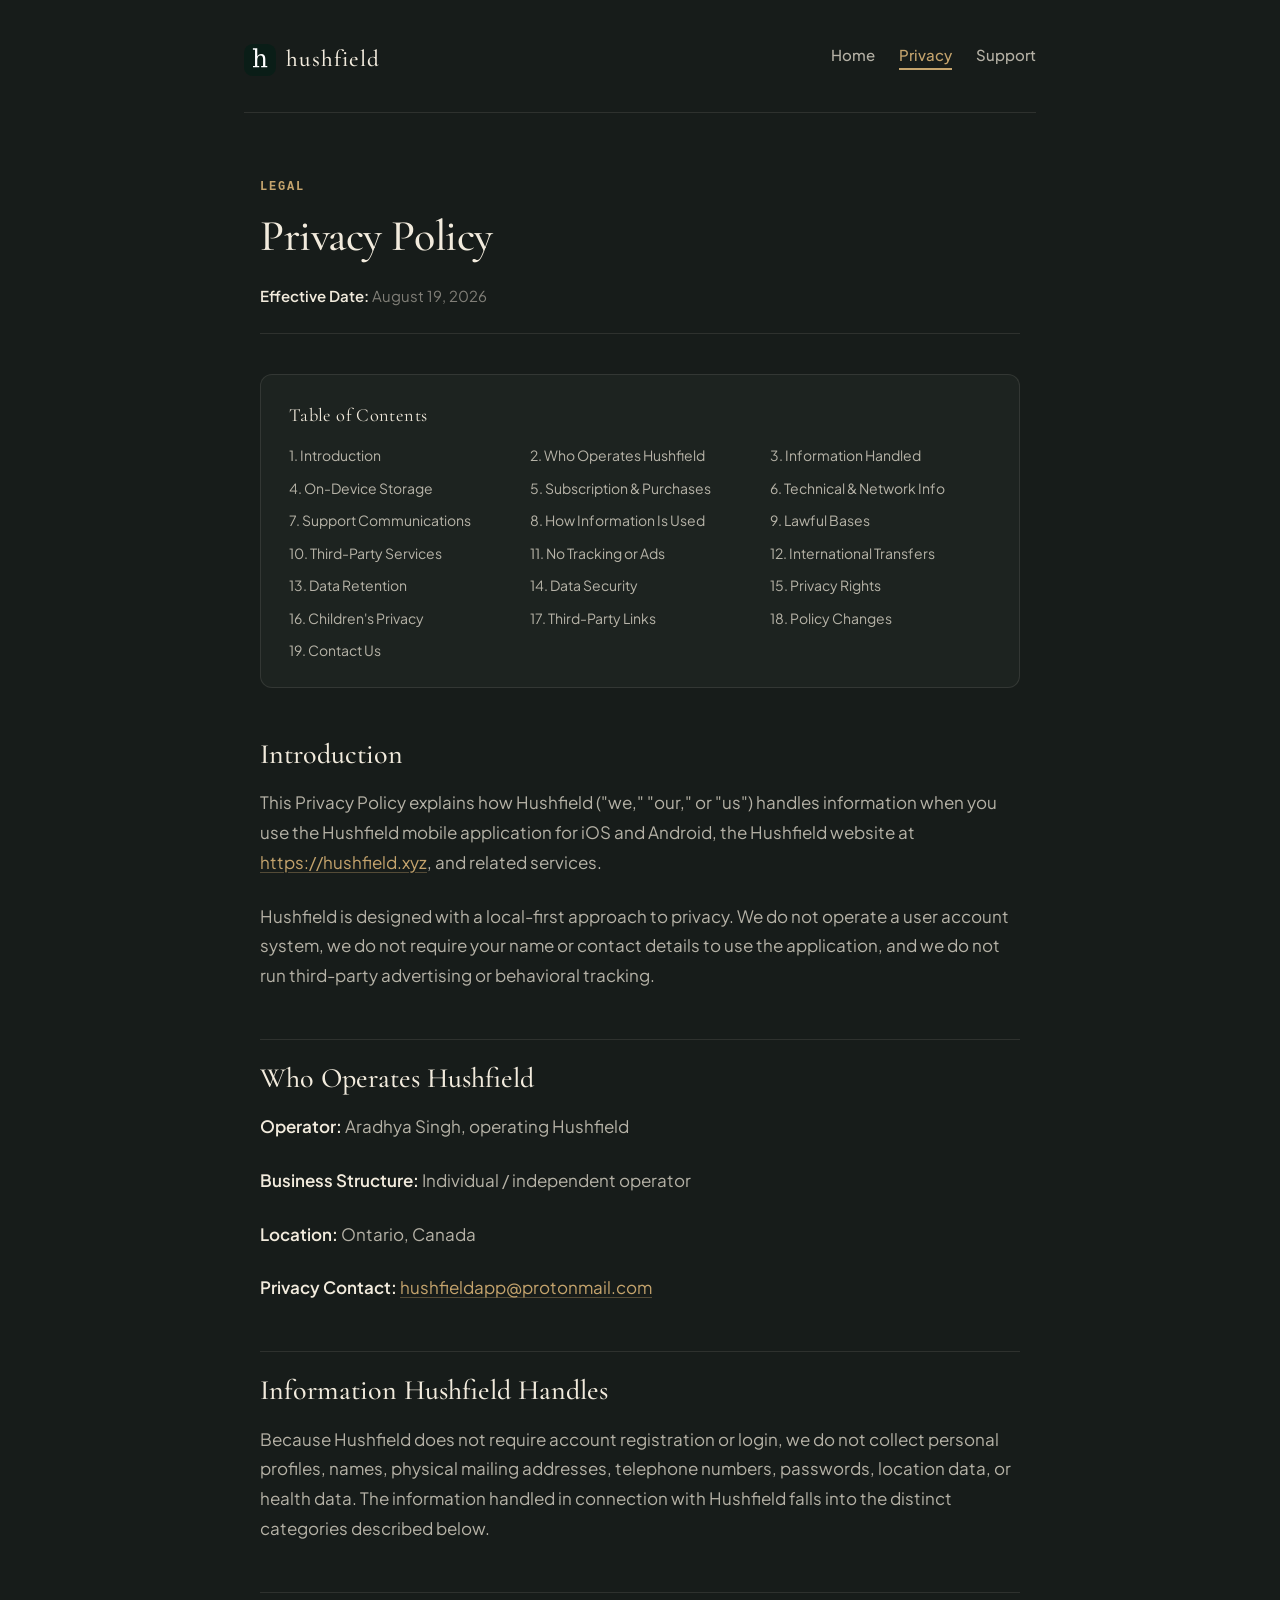
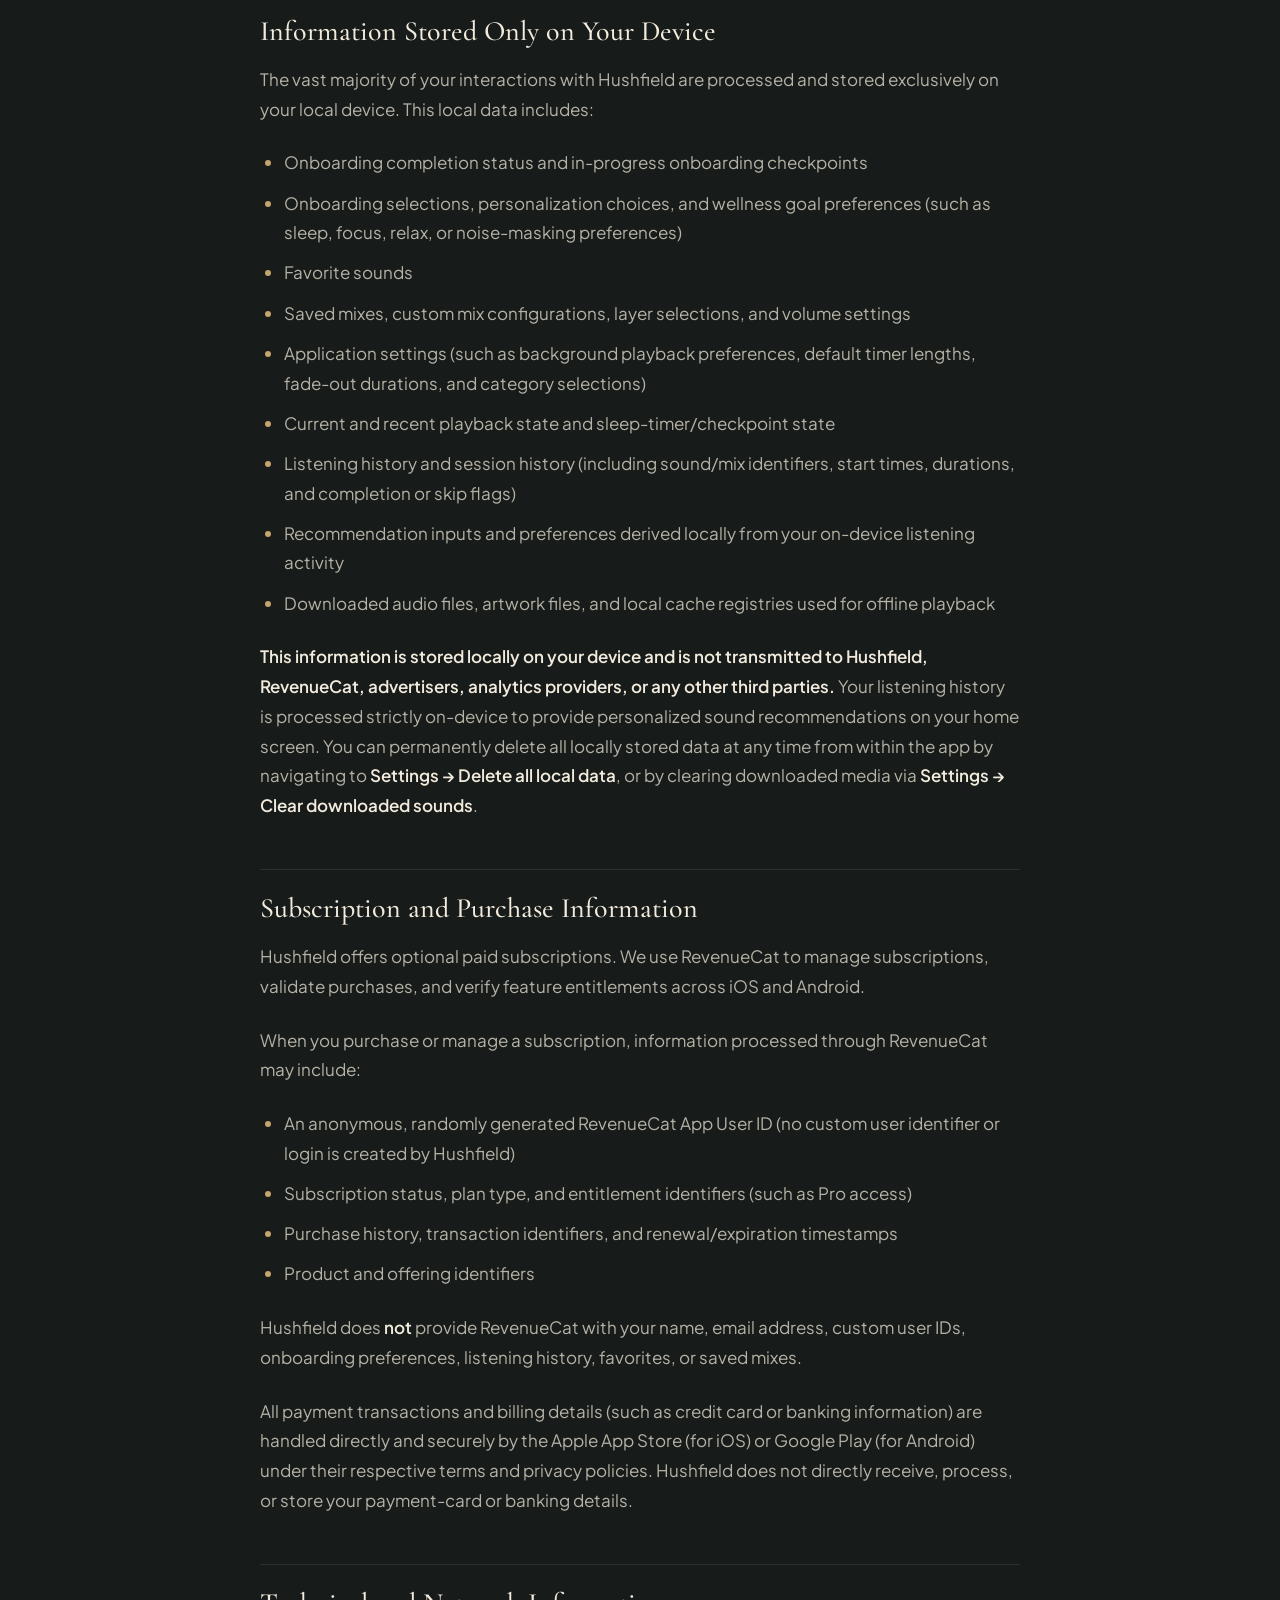
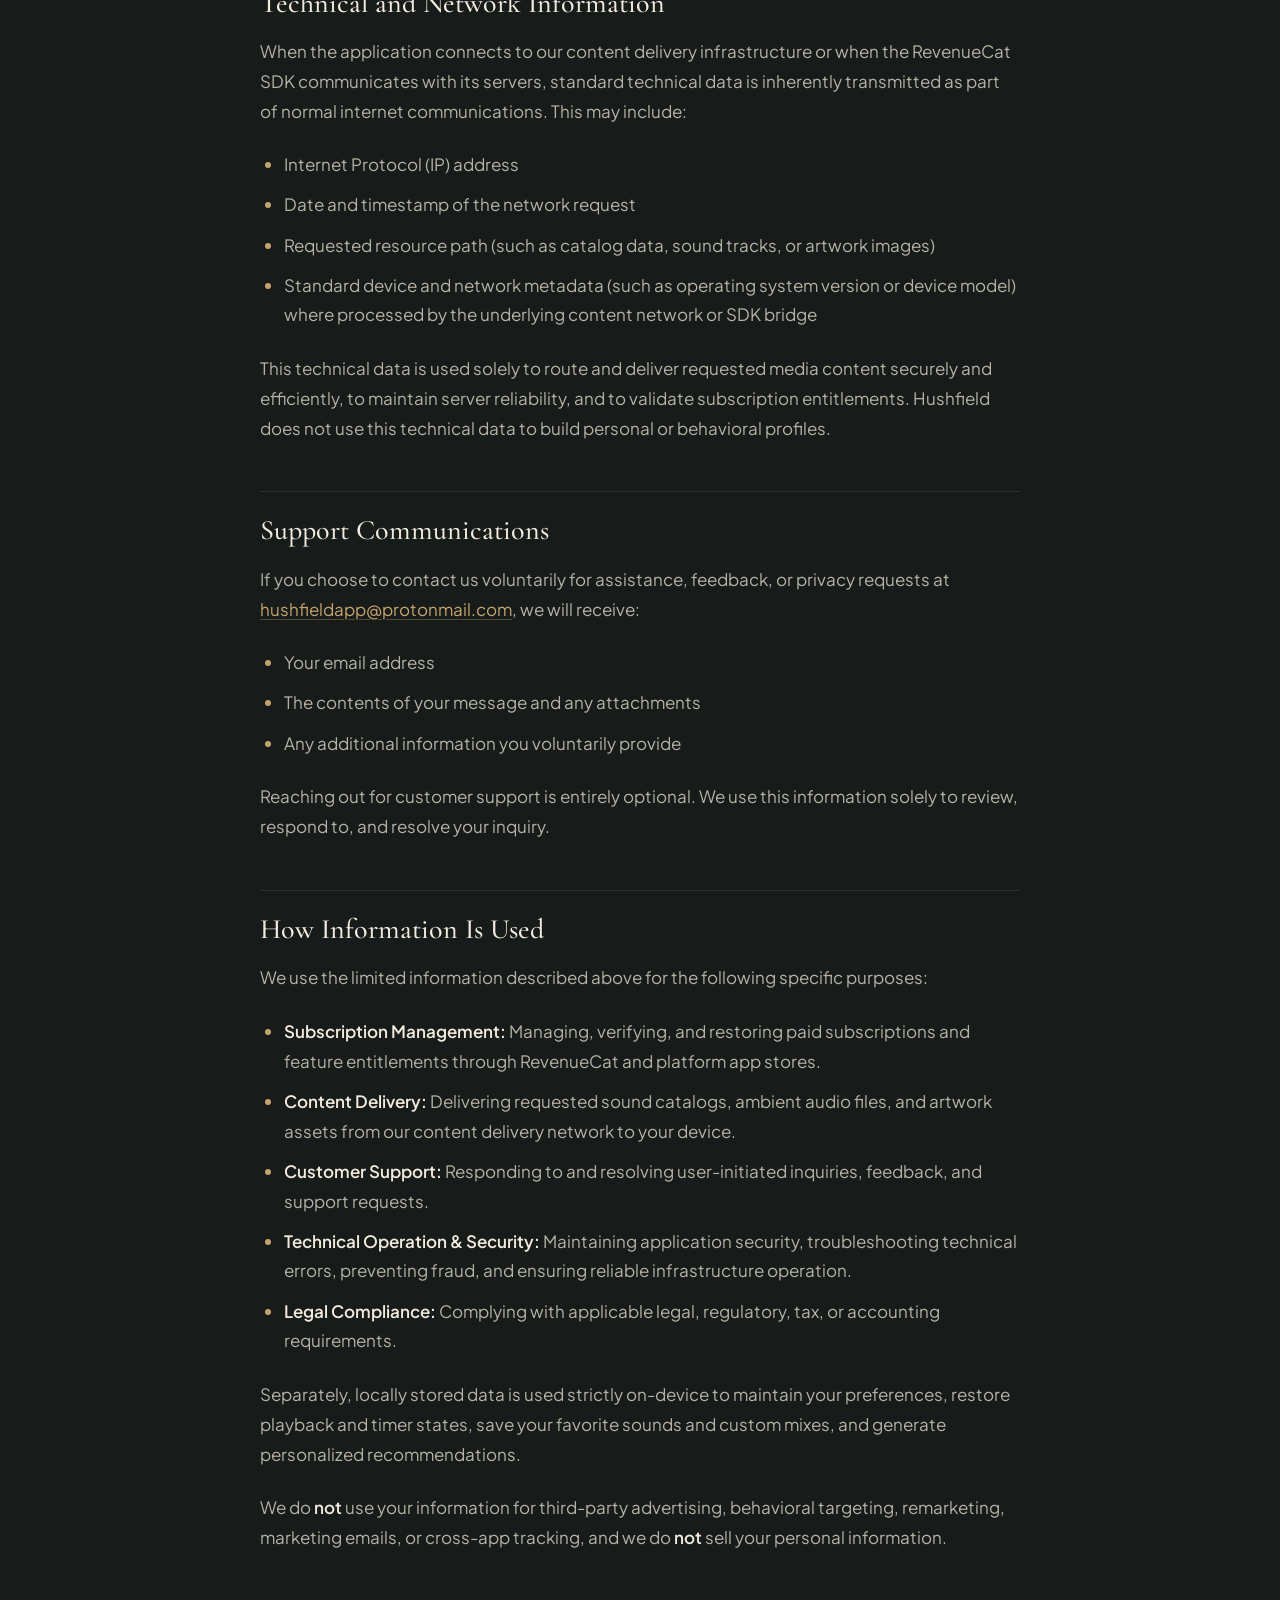
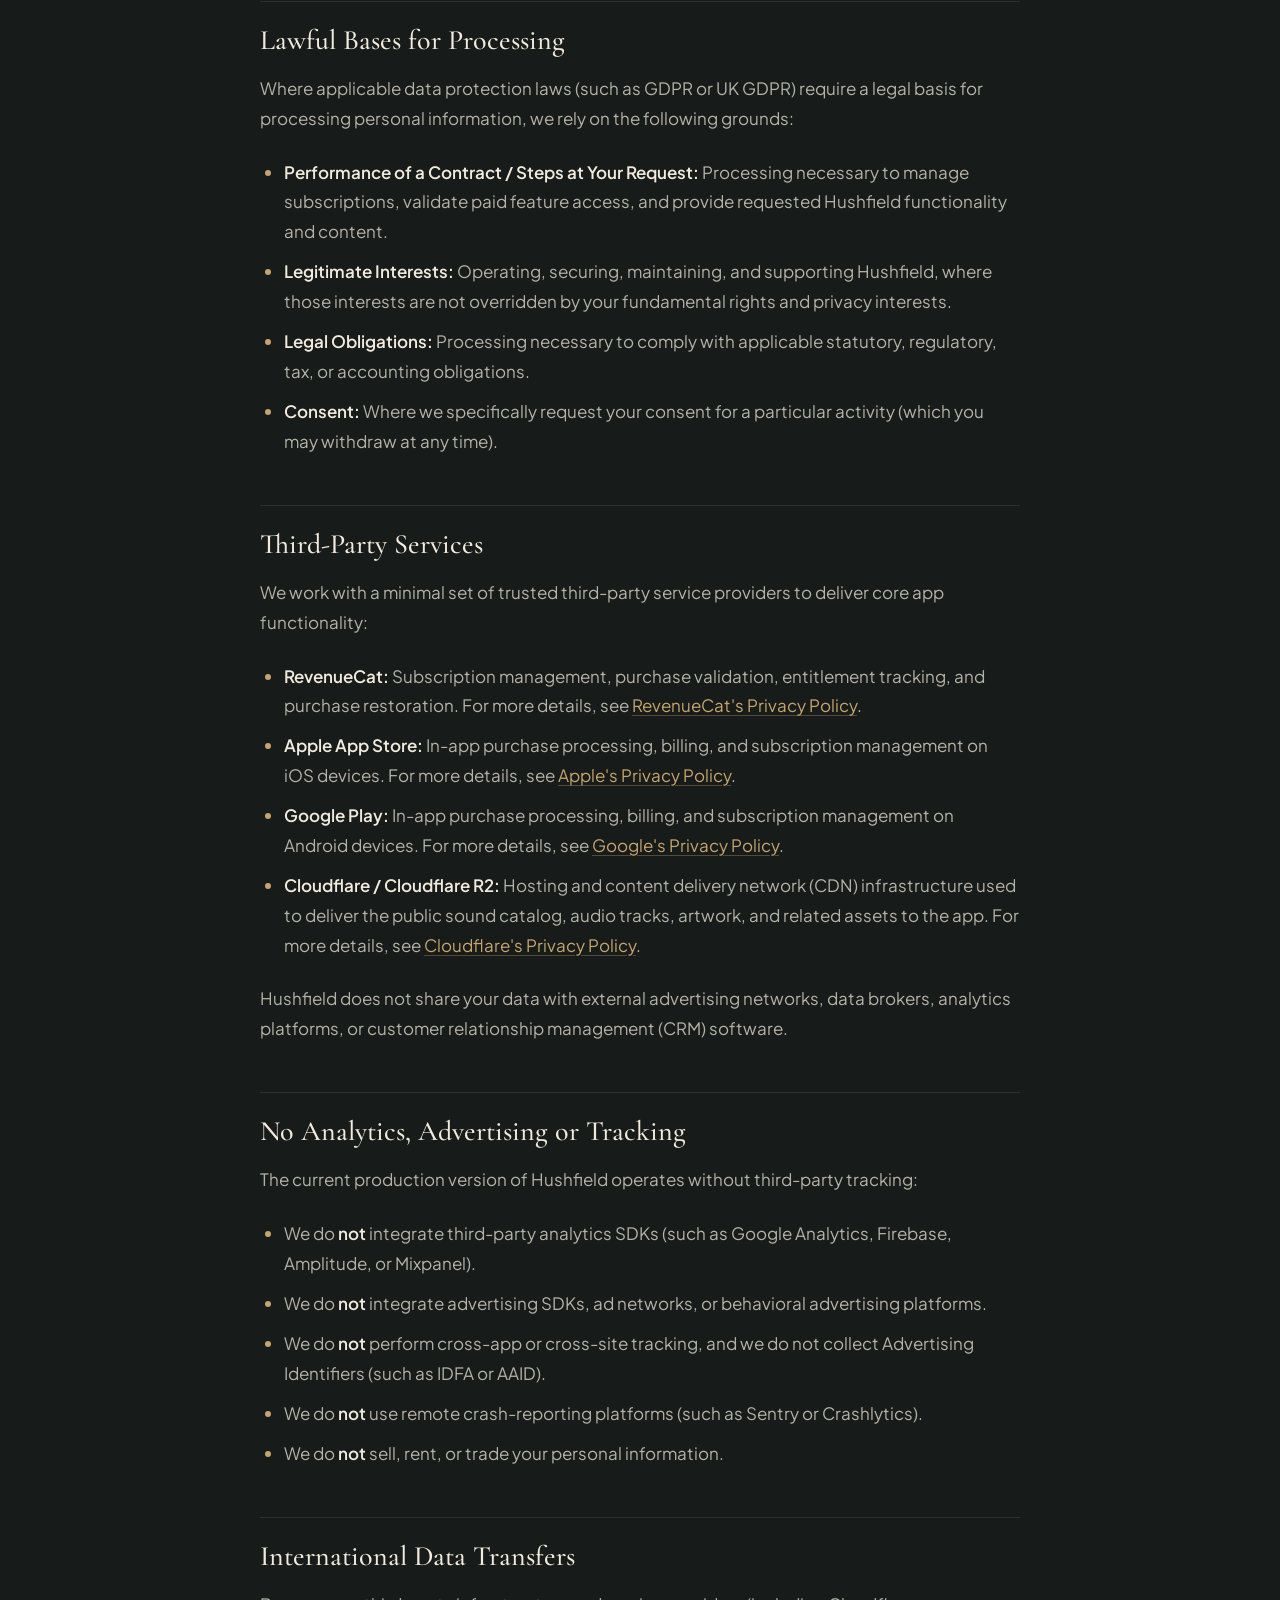
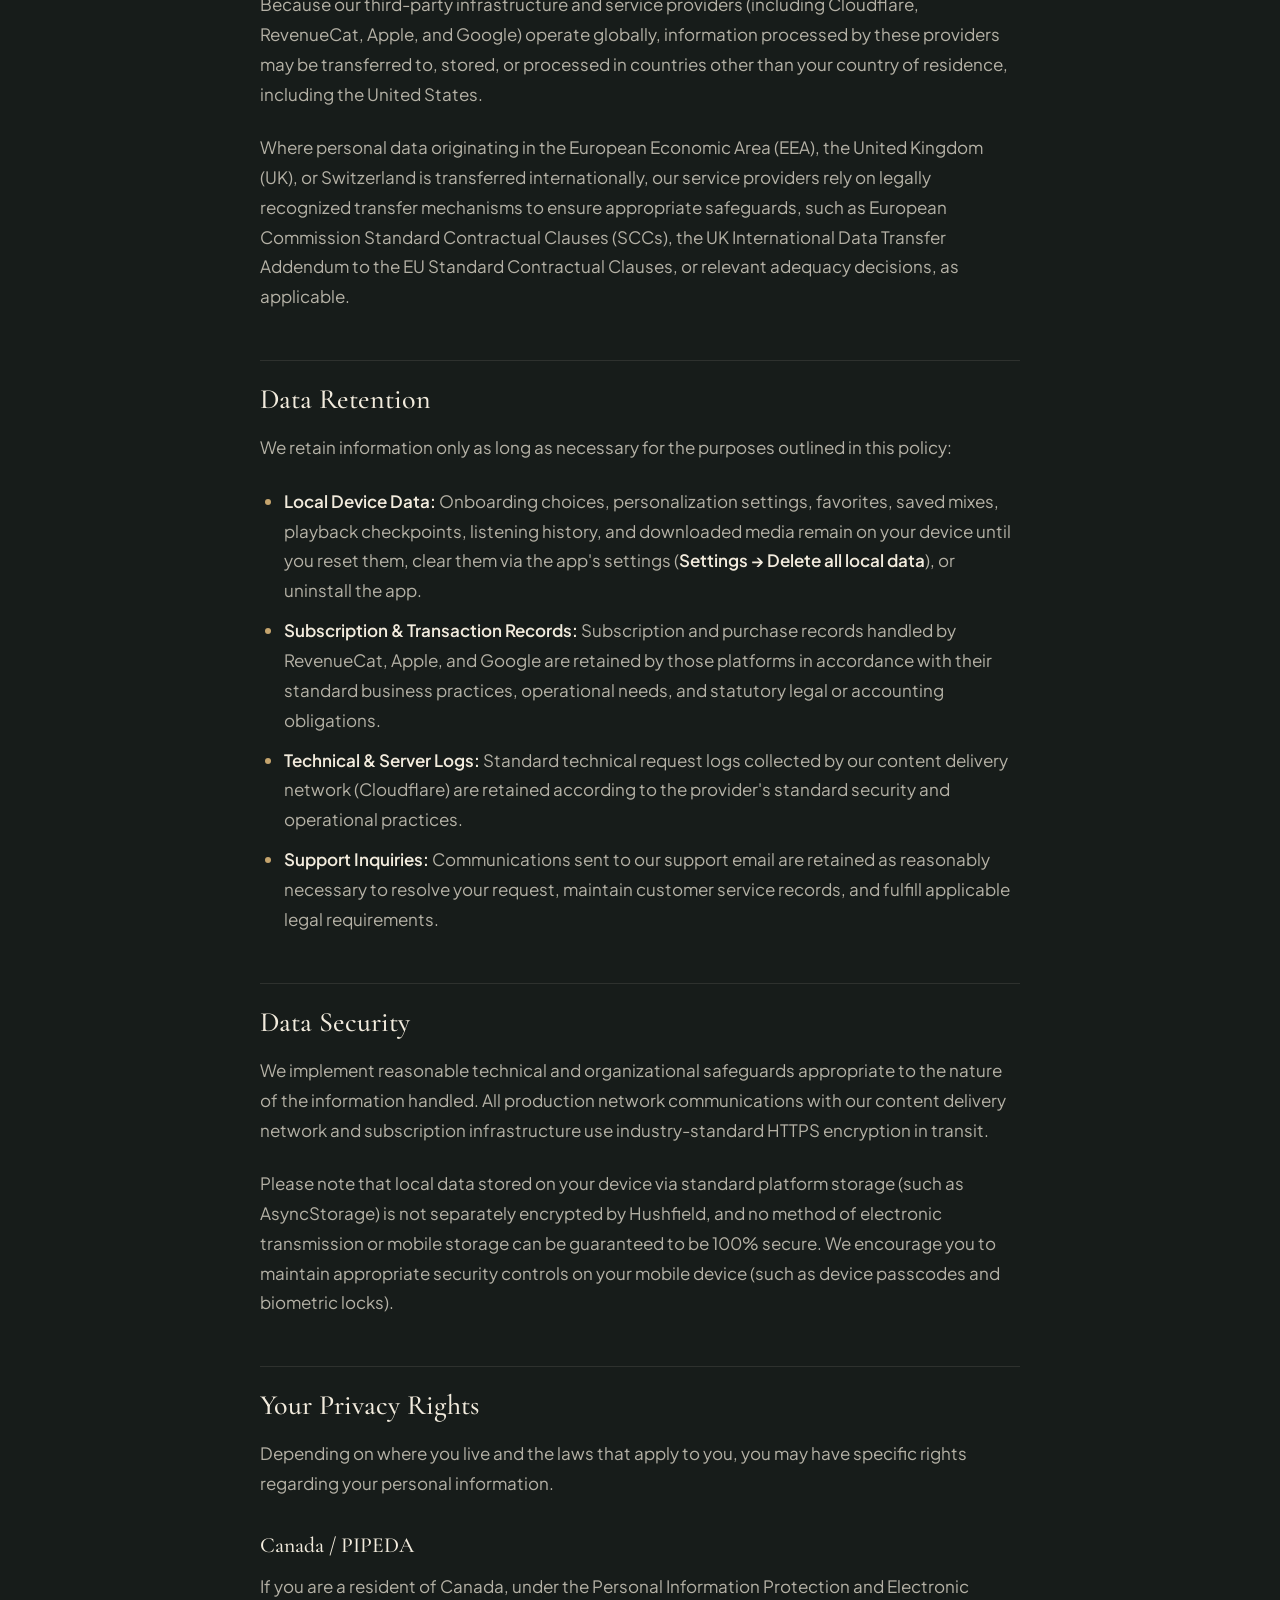
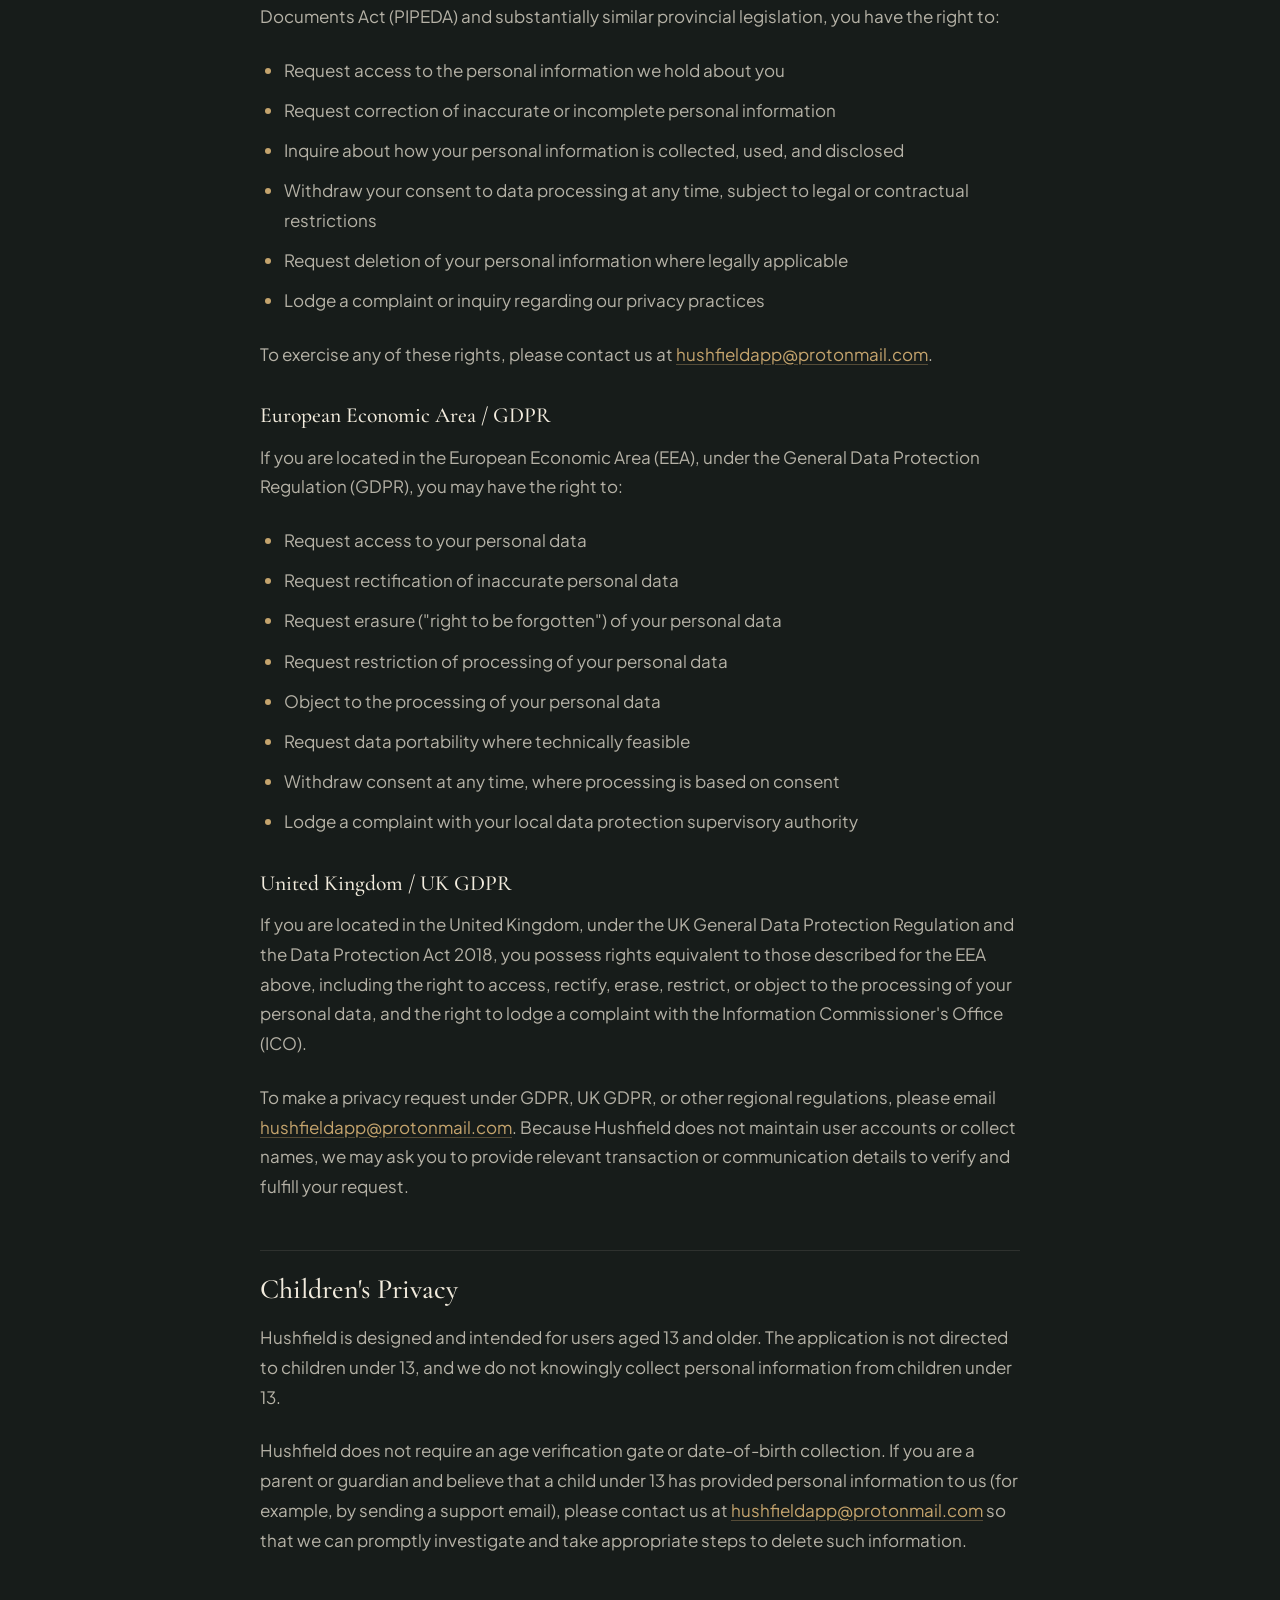
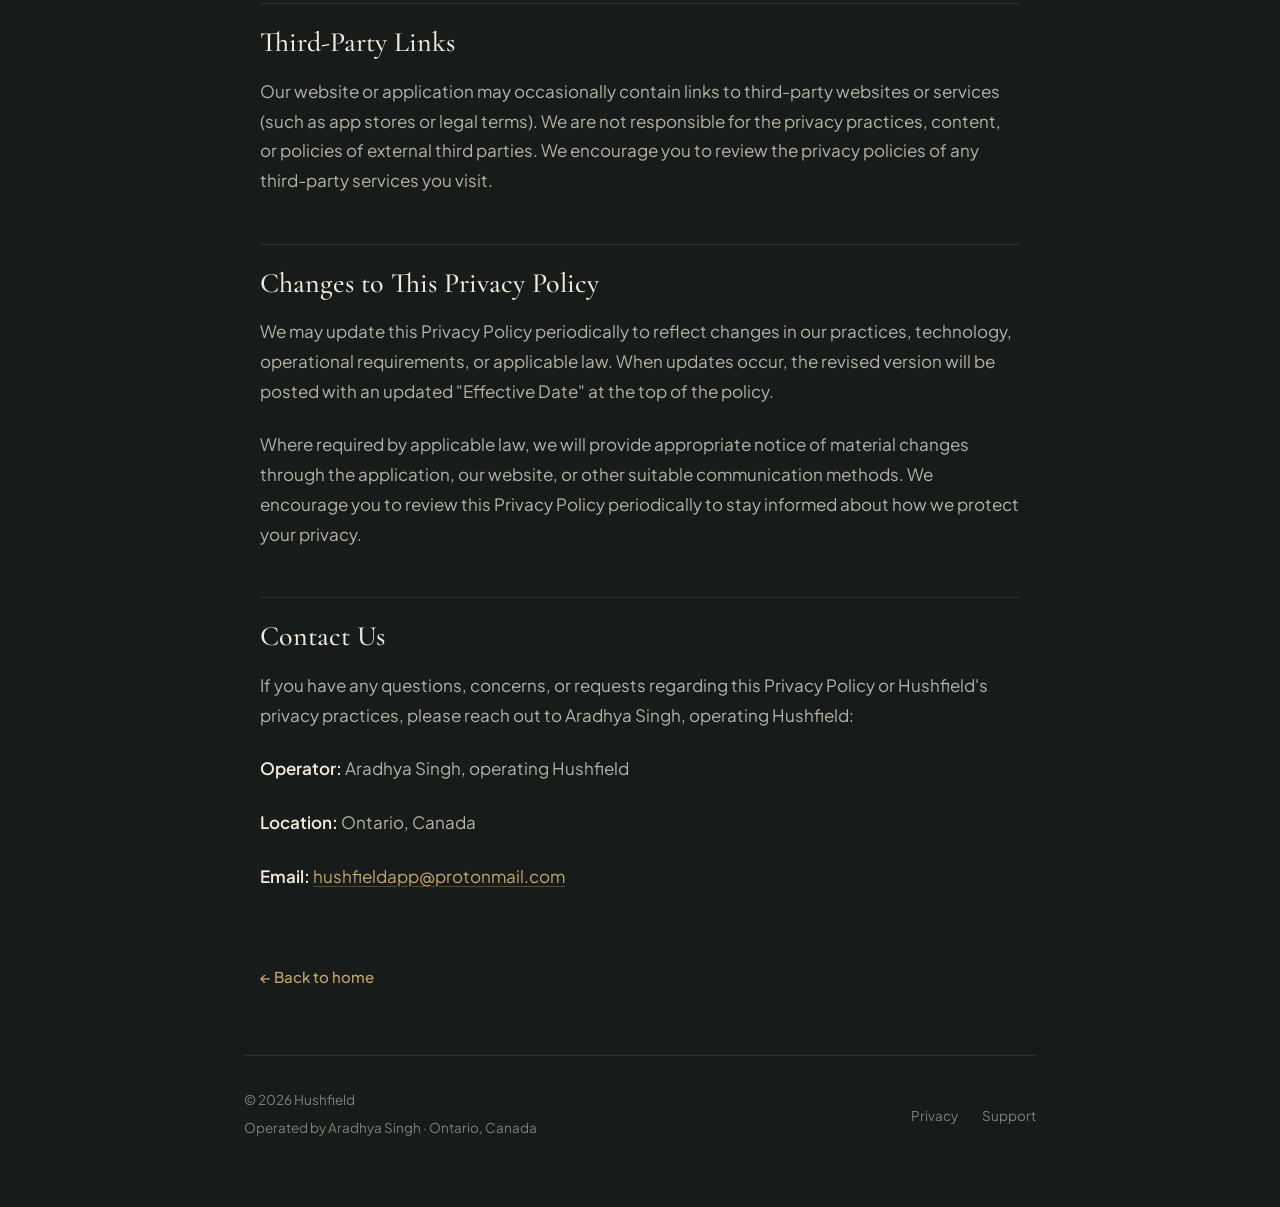
==== commit fb8f5fce: "Redesign landing page as a guided product tour Rebuilds index.html on the Workbench macrostructure: " ====
--- a/privacy/index.html
+++ b/privacy/index.html
@@ -7,18 +7,14 @@
   <meta name="description" content="Official Privacy Policy for Hushfield, explaining our local-first approach to privacy and data handling." />
   <meta name="theme-color" content="#171C1A" />
   <link rel="stylesheet" href="../styles.css" />
+  <link rel="icon" href="../favicon.svg" />
 </head>
 <body>
   <div class="site-wrapper">
     <header class="site-header">
       <a href="../" class="brand-link" aria-label="Hushfield Home">
         <!-- Hushfield Logo SVG / Mark (Replaceable) -->
-        <div class="brand-logo-mark" aria-hidden="true">
-          <svg width="18" height="18" viewBox="0 0 24 24" fill="none" xmlns="http://www.w3.org/2000/svg">
-            <path d="M3 12C6 8 8 8 12 12C16 16 18 16 21 12" stroke="#C5A46D" stroke-width="2" stroke-linecap="round" stroke-linejoin="round"/>
-            <path d="M6 12C8 10 9.5 10 12 12C14.5 14 16 14 18 12" stroke="#F2EBDD" stroke-opacity="0.4" stroke-width="1.5" stroke-linecap="round"/>
-          </svg>
-        </div>
+        <img class="brand-logo-mark" src="../assets/brand/hushfield-symbol.svg" alt="" width="32" height="32">
         <span class="brand-wordmark">hushfield</span>
       </a>
 
--- a/styles.css
+++ b/styles.css
@@ -68,8 +68,10 @@
   -moz-osx-font-smoothing: grayscale;
 }
 
-/* Links & Focus */
-a {
+/* --------------------------------------------------------------------------
+   Link Reset & Color Control (Prevents Browser-Default Purple Visited Links)
+   -------------------------------------------------------------------------- */
+a, a:visited {
   color: var(--accent-gold);
   text-decoration: underline;
   text-decoration-color: rgba(197, 164, 109, 0.35);
@@ -79,7 +81,7 @@
   overflow-wrap: anywhere;
 }
 
-a:hover {
+a:hover, a:active {
   color: var(--accent-gold-hover);
   text-decoration-color: var(--accent-gold-hover);
 }
@@ -90,7 +92,9 @@
   border-radius: var(--radius-sm);
 }
 
-/* Container & Header */
+/* --------------------------------------------------------------------------
+   Container & Header Structure
+   -------------------------------------------------------------------------- */
 .site-wrapper {
   width: 100%;
   max-width: var(--header-max-width);
@@ -108,74 +112,97 @@
   padding-bottom: 2rem;
   margin-bottom: 3.5rem;
   border-bottom: 1px solid var(--border-subtle);
-}
-
-.brand-link {
-  display: flex;
-  align-items: center;
-  gap: 0.75rem;
-  text-decoration: none;
-  color: var(--text-primary);
-}
-
-.brand-link:hover .brand-wordmark {
+  gap: 1rem;
+}
+
+/* Brand Link & Logo Styling */
+.brand-link, .brand-link:visited {
+  display: inline-flex;
+  align-items: center;
+  gap: 0.65rem;
+  text-decoration: none;
+  color: var(--text-primary);
+  flex-shrink: 0;
+  white-space: nowrap;
+}
+
+.brand-link:hover, .brand-link:focus-visible, .brand-link:active {
+  text-decoration: none;
+  color: var(--text-primary);
+}
+
+.brand-link:hover .brand-wordmark,
+.brand-link:focus-visible .brand-wordmark {
   color: var(--accent-gold-hover);
 }
 
 .brand-logo-mark {
-  display: flex;
-  align-items: center;
-  justify-content: center;
+  display: block;
   width: 32px;
   height: 32px;
-  background: var(--bg-surface);
-  border: 1px solid var(--border-gold);
-  border-radius: var(--radius-sm);
-  transition: border-color var(--transition-fast);
-}
-
-.brand-link:hover .brand-logo-mark {
-  border-color: var(--accent-gold-hover);
-}
-
-.brand-wordmark {
+  border-radius: 27%;
+  flex-shrink: 0;
+  transition: opacity var(--transition-fast);
+}
+
+.brand-link:hover .brand-logo-mark,
+.brand-link:focus-visible .brand-logo-mark {
+  opacity: 0.82;
+}
+
+.brand-wordmark, .brand-wordmark:visited {
   font-family: var(--font-serif);
   font-size: 1.45rem;
   font-weight: 500;
   letter-spacing: 0.04em;
   color: var(--text-primary);
+  line-height: 1;
   transition: color var(--transition-fast);
+}
+
+/* Header Navigation */
+nav.site-nav {
+  display: flex;
+  align-items: center;
 }
 
 nav.site-nav ul {
   list-style: none;
   display: flex;
   align-items: center;
-  gap: 1.75rem;
-}
-
-nav.site-nav a {
+  gap: 1.5rem;
+  margin: 0;
+  padding: 0;
+}
+
+nav.site-nav a, nav.site-nav a:visited {
   text-decoration: none;
   font-size: 0.9375rem;
   font-weight: 500;
   color: var(--text-muted);
-  padding: 0.35rem 0;
+  padding: 0.25rem 0;
   border-bottom: 2px solid transparent;
+  white-space: nowrap;
   transition: color var(--transition-fast), border-color var(--transition-fast);
 }
 
 nav.site-nav a:hover,
-nav.site-nav a.active {
+nav.site-nav a:focus-visible,
+nav.site-nav a.active,
+nav.site-nav a.active:visited {
   color: var(--accent-gold);
   border-bottom-color: var(--accent-gold);
 }
 
-/* Main Layout */
+/* --------------------------------------------------------------------------
+   Main Content Layout
+   -------------------------------------------------------------------------- */
 main.site-main {
   width: 100%;
   max-width: var(--content-max-width);
   margin: 0 auto;
   flex: 1;
+  text-align: left; /* Strict left alignment everywhere */
 }
 
 /* Eyebrow badge */
@@ -265,10 +292,12 @@
 /* Homepage Hero */
 .hero {
   padding: 1.5rem 0 3.5rem;
+  text-align: left;
 }
 
 .hero h1 {
   font-size: 3.25rem;
+  line-height: 1.2;
   margin-bottom: 1.25rem;
   max-width: 640px;
 }
@@ -323,7 +352,7 @@
   margin-bottom: 3.5rem;
 }
 
-.card {
+.card, .card:visited {
   background: var(--bg-surface);
   border: 1px solid var(--border-subtle);
   border-radius: var(--radius-md);
@@ -334,10 +363,11 @@
   transition: border-color var(--transition-fast), background-color var(--transition-fast), transform var(--transition-fast);
 }
 
-.card:hover {
+.card:hover, .card:focus-visible {
   border-color: var(--border-gold-hover);
   background-color: var(--bg-surface-hover);
   transform: translateY(-2px);
+  text-decoration: none;
 }
 
 .card-title {
@@ -356,7 +386,8 @@
   transition: transform var(--transition-fast);
 }
 
-.card:hover .card-arrow {
+.card:hover .card-arrow,
+.card:focus-visible .card-arrow {
   transform: translateX(4px);
 }
 
@@ -398,18 +429,18 @@
   font-size: 0.875rem;
 }
 
-.toc-list a {
+.toc-list a, .toc-list a:visited {
   color: var(--text-muted);
   text-decoration: none;
   transition: color var(--transition-fast);
 }
 
-.toc-list a:hover {
+.toc-list a:hover, .toc-list a:focus-visible {
   color: var(--accent-gold);
 }
 
 /* Button & Action Links */
-.back-link {
+.back-link, .back-link:visited {
   display: inline-flex;
   align-items: center;
   gap: 0.5rem;
@@ -421,9 +452,10 @@
   transition: color var(--transition-fast), transform var(--transition-fast);
 }
 
-.back-link:hover {
+.back-link:hover, .back-link:focus-visible {
   color: var(--accent-gold-hover);
   transform: translateX(-3px);
+  text-decoration: none;
 }
 
 /* Footer */
@@ -453,71 +485,171 @@
   gap: 1.5rem;
 }
 
-.footer-nav a {
+.footer-nav a, .footer-nav a:visited {
   color: var(--text-subtle);
   text-decoration: none;
   font-size: 0.84375rem;
   transition: color var(--transition-fast);
 }
 
-.footer-nav a:hover {
-  color: var(--accent-gold);
-}
-
-/* Responsive Rules */
+.footer-nav a:hover, .footer-nav a:focus-visible {
+  color: var(--accent-gold);
+}
+
+/* --------------------------------------------------------------------------
+   Focused Mobile Responsive Rules (iPhone & Mobile Safari Optimization)
+   -------------------------------------------------------------------------- */
 @media (max-width: 768px) {
   .site-wrapper {
-    padding: 1.75rem 1.25rem 3rem;
+    padding: 1.25rem 1.25rem 3rem;
+    min-height: auto; /* Avoid 100vh jump issues on Mobile Safari */
   }
 
   header.site-header {
-    margin-bottom: 2.5rem;
+    display: flex;
+    flex-direction: row;
+    align-items: center;
+    justify-content: space-between;
+    padding-bottom: 1.25rem;
+    margin-bottom: 2rem;
+    gap: 0.75rem;
+  }
+
+  .brand-logo-mark {
+    width: 28px;
+    height: 28px;
+  }
+
+  .brand-wordmark, .brand-wordmark:visited {
+    font-size: 1.3rem;
+  }
+
+  nav.site-nav ul {
+    gap: 1.15rem;
+  }
+
+  nav.site-nav a, nav.site-nav a:visited {
+    font-size: 0.875rem;
+    padding: 0.2rem 0;
+  }
+
+  .hero {
+    padding: 0.5rem 0 2.25rem;
   }
 
   .hero h1 {
-    font-size: 2.35rem;
+    font-size: clamp(2.1rem, 7vw, 2.6rem);
+    line-height: 1.18;
+    margin-bottom: 0.85rem;
   }
 
   .hero-subtitle {
+    font-size: clamp(1.0625rem, 4vw, 1.1875rem);
+    line-height: 1.5;
+    margin-bottom: 1.75rem;
+  }
+
+  .brand-pillar-box {
+    padding: 1.25rem 1.35rem;
+    margin-bottom: 2.25rem;
+  }
+
+  .brand-pillar-title {
     font-size: 1.1rem;
+  }
+
+  .brand-pillar-box p {
+    font-size: 0.9375rem;
+  }
+
+  .section-grid {
+    margin-top: 1rem;
+    margin-bottom: 2.25rem;
+    gap: 1rem;
+  }
+
+  .card, .card:visited {
+    padding: 1.35rem;
+  }
+
+  .card-title {
+    font-size: 1.2rem;
+  }
+
+  .card-desc {
+    font-size: 0.875rem;
   }
 
   h1 {
     font-size: 2.15rem;
+    line-height: 1.2;
+    margin-bottom: 1rem;
   }
 
   h2 {
     font-size: 1.45rem;
-    margin-top: 2.25rem;
+    margin-top: 2rem;
+    margin-bottom: 0.75rem;
+    padding-top: 1rem;
   }
 
   h3 {
-    font-size: 1.2rem;
+    font-size: 1.1875rem;
+    margin-top: 1.5rem;
+    margin-bottom: 0.5rem;
+  }
+
+  .effective-date {
+    margin-bottom: 1.75rem;
+    padding-bottom: 1rem;
+  }
+
+  .toc-box {
+    padding: 1.25rem;
+    margin-bottom: 2rem;
   }
 
   .toc-list {
     grid-template-columns: 1fr;
+    gap: 0.4rem;
   }
 
   footer.site-footer {
+    margin-top: 3rem;
+    padding-top: 1.5rem;
     flex-direction: column;
     align-items: flex-start;
-    gap: 1.25rem;
-  }
-}
-
-@media (max-width: 480px) {
+    gap: 1rem;
+  }
+}
+
+@media (max-width: 430px) {
+  .site-wrapper {
+    padding-inline: 20px;
+    padding-top: 1.15rem;
+  }
+
   header.site-header {
-    flex-direction: row;
-    justify-content: space-between;
-  }
-
-  nav.site-nav ul {
-    gap: 1.25rem;
+    margin-bottom: 1.65rem;
+    padding-bottom: 1.15rem;
+  }
+
+  .brand-link {
+    gap: 0.55rem;
+  }
+
+  .brand-wordmark, .brand-wordmark:visited {
+    font-size: 1.25rem;
   }
 
   .hero h1 {
-    font-size: 1.95rem;
+    font-size: clamp(2rem, 8vw, 2.35rem);
+    line-height: 1.16;
+  }
+
+  .hero-subtitle {
+    font-size: 1.0625rem;
+    line-height: 1.5;
   }
 }
 
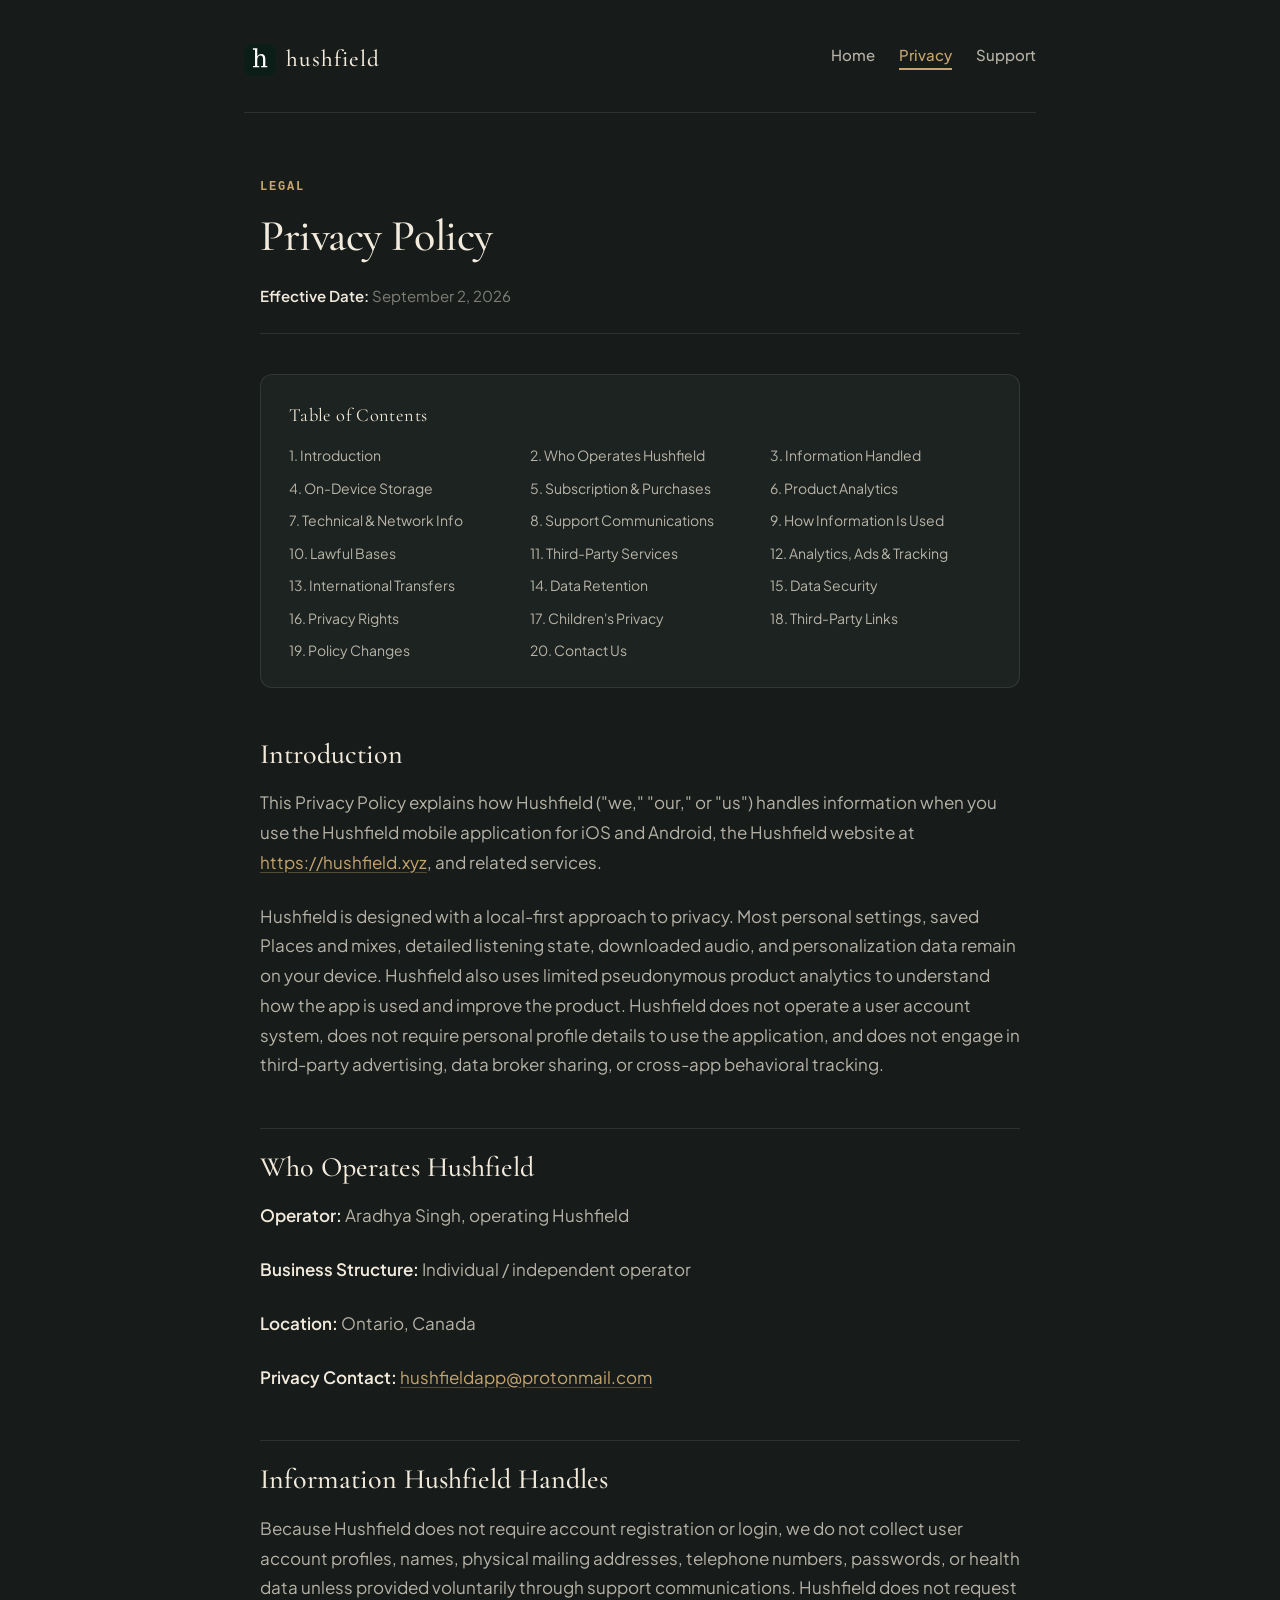
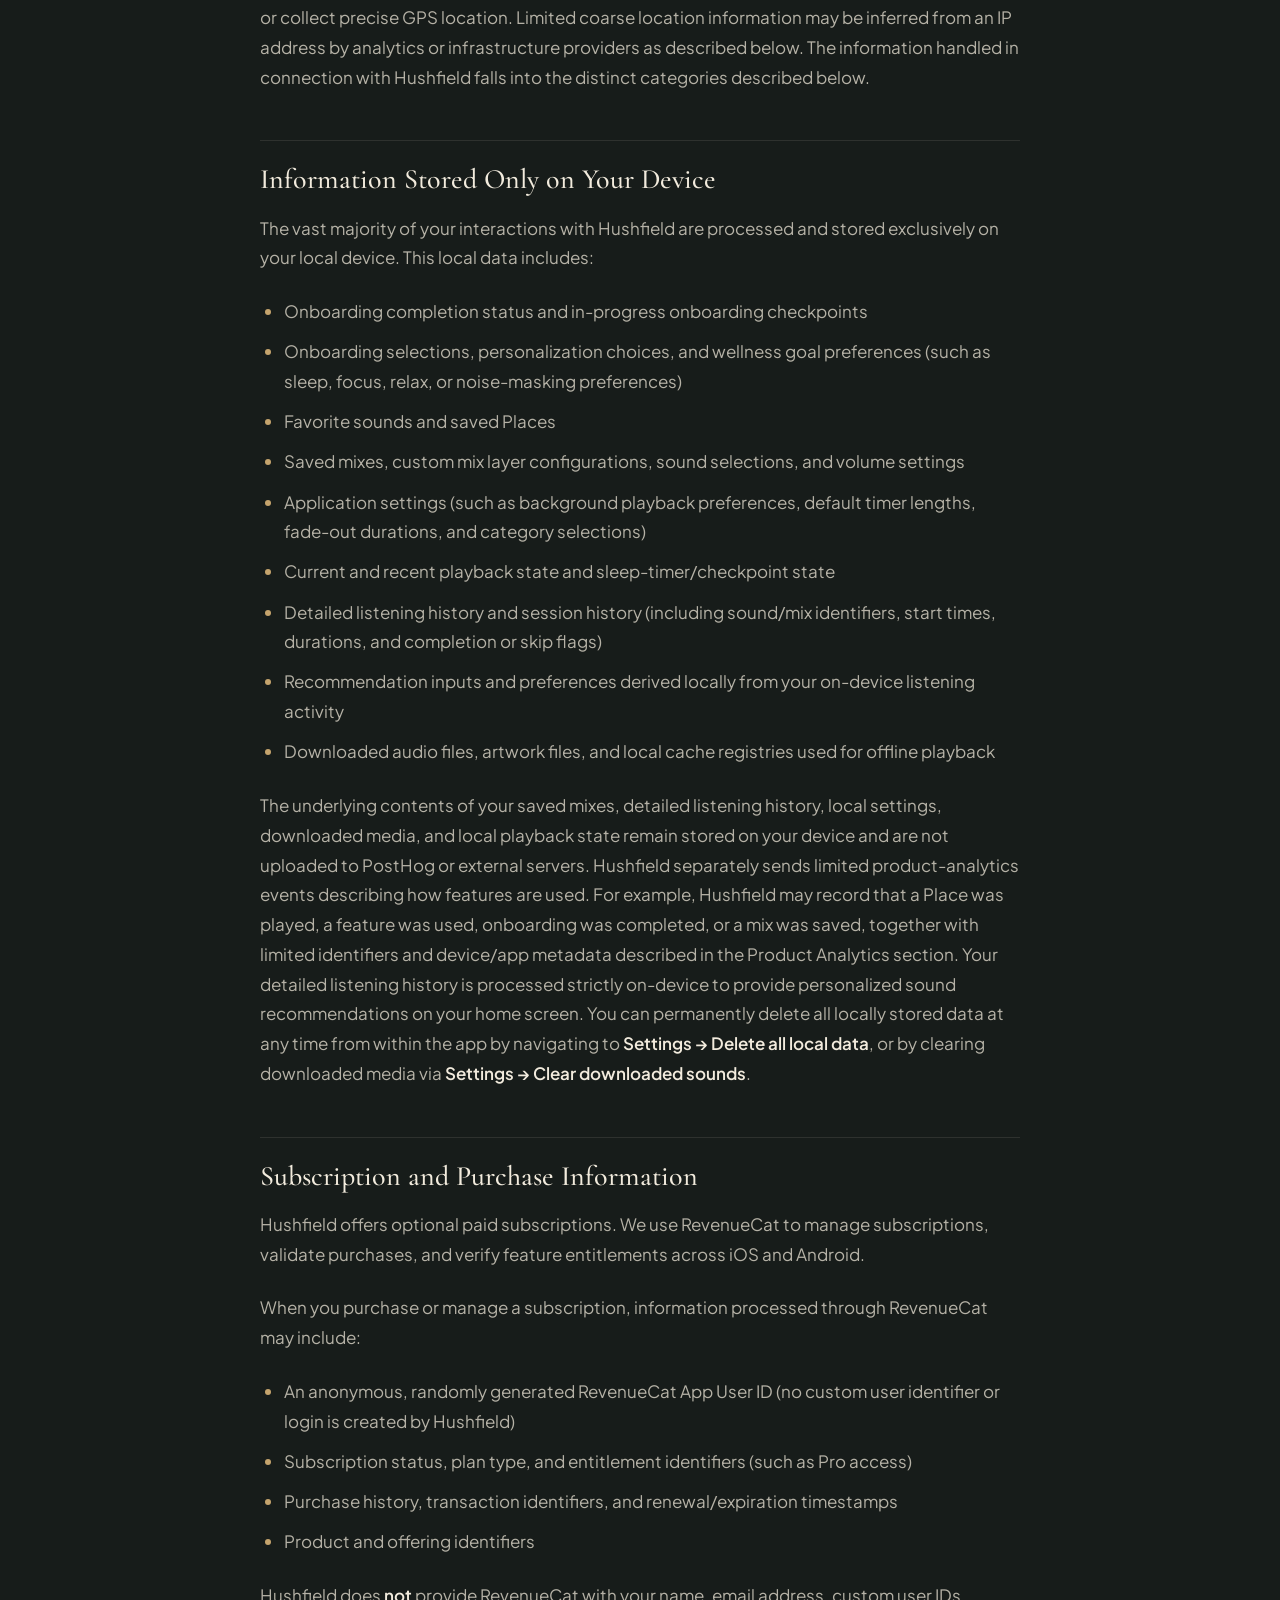
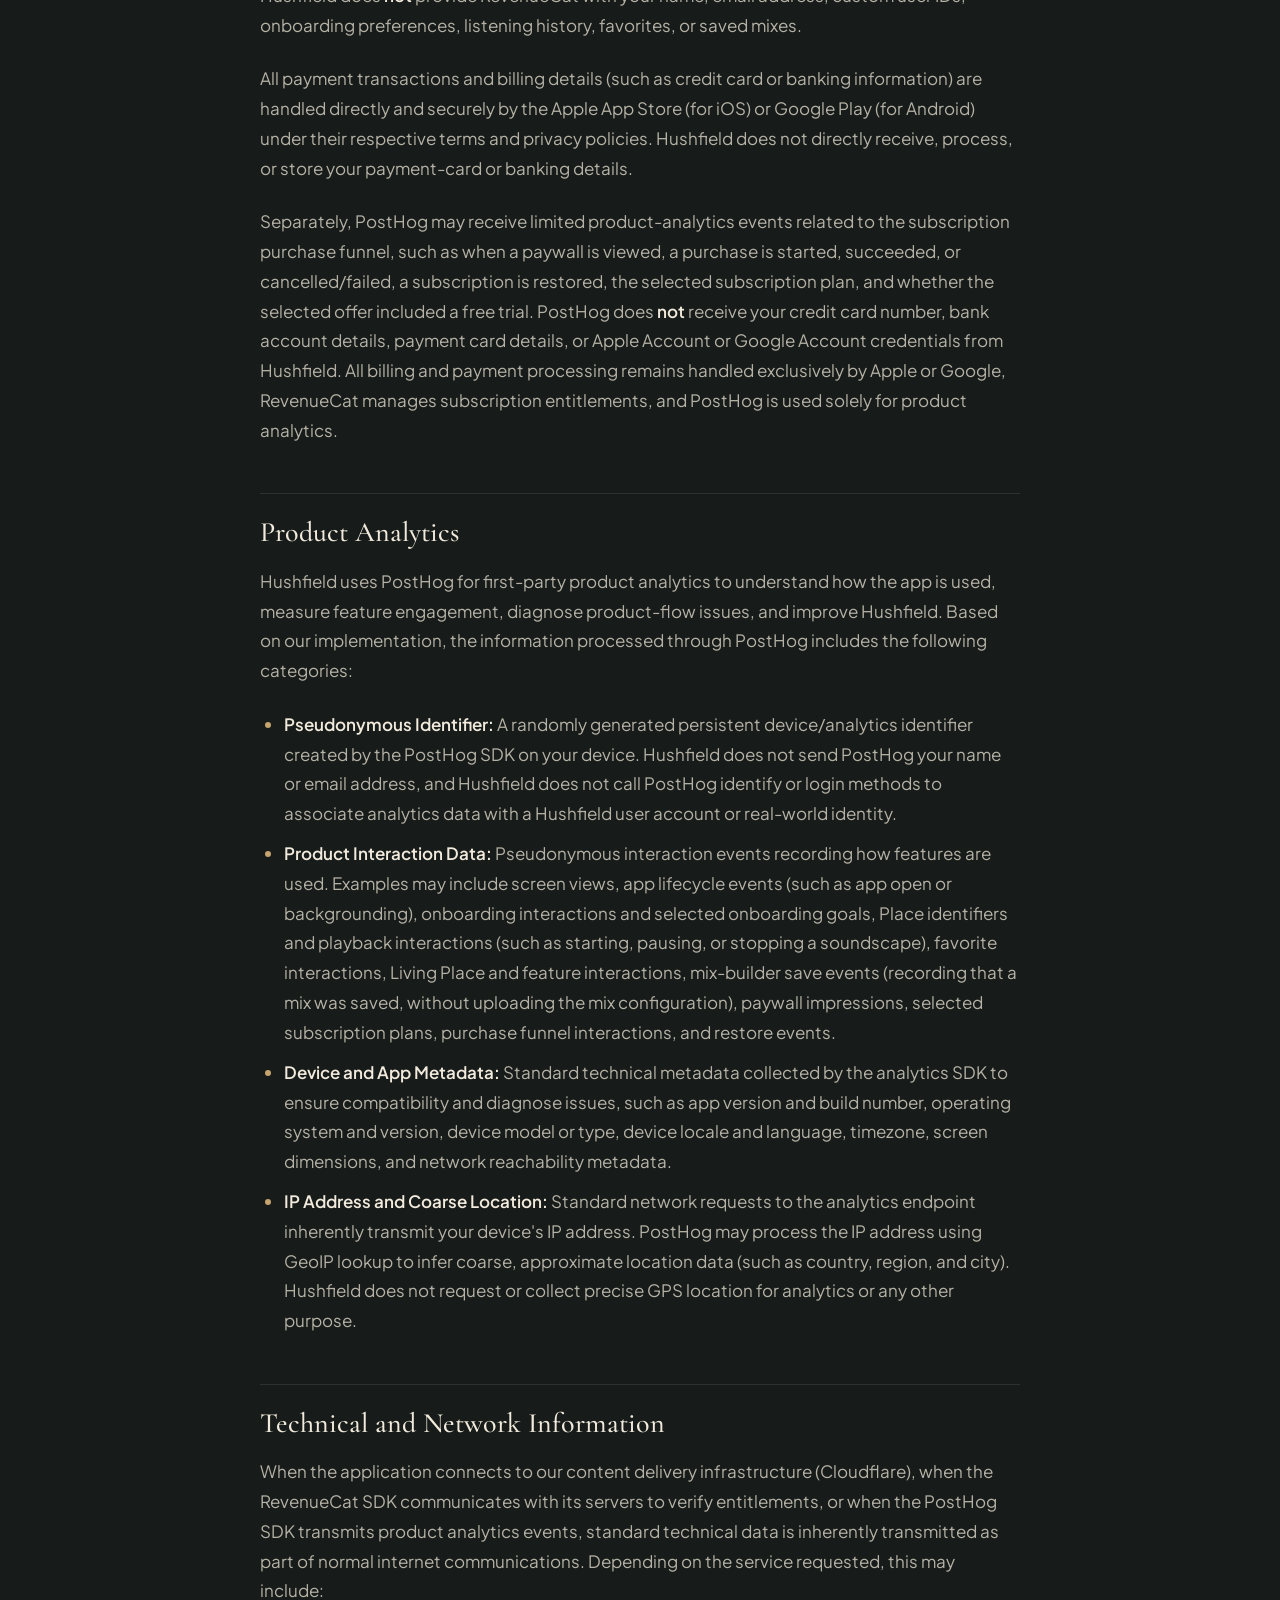
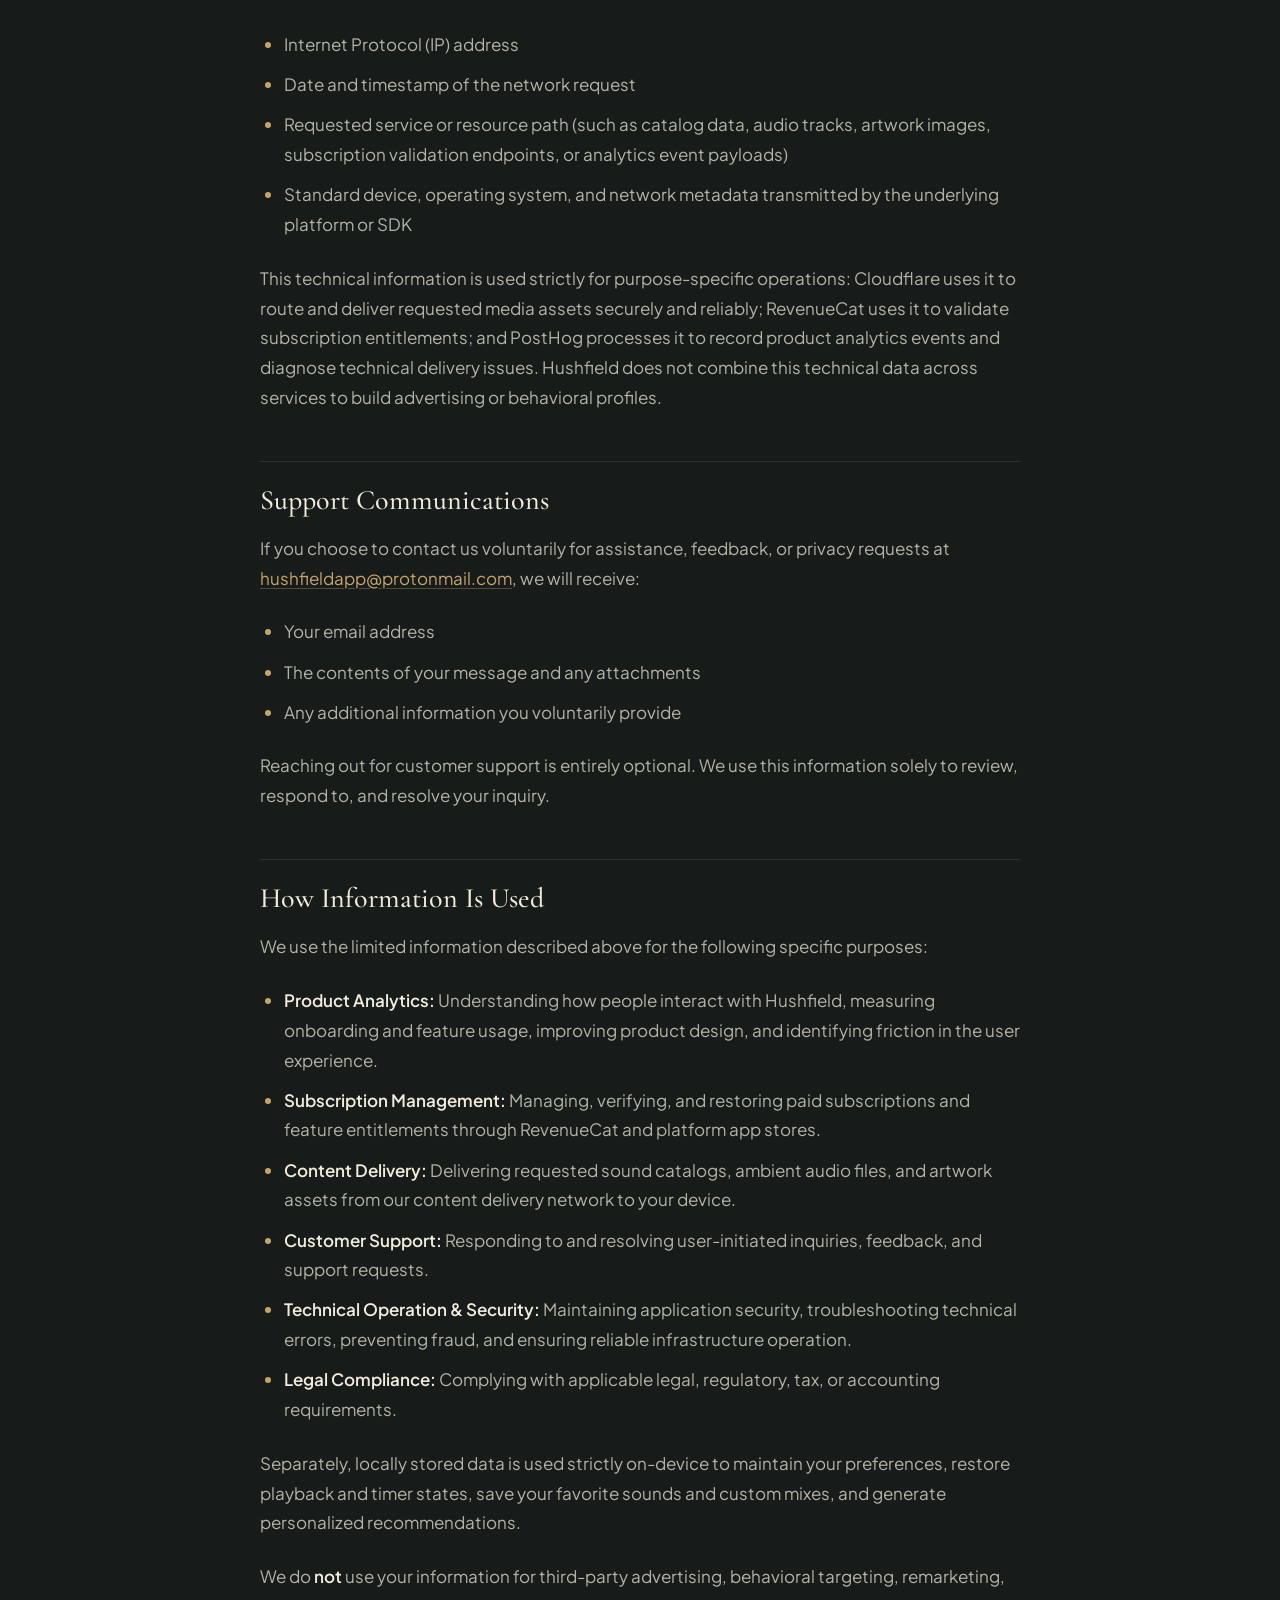
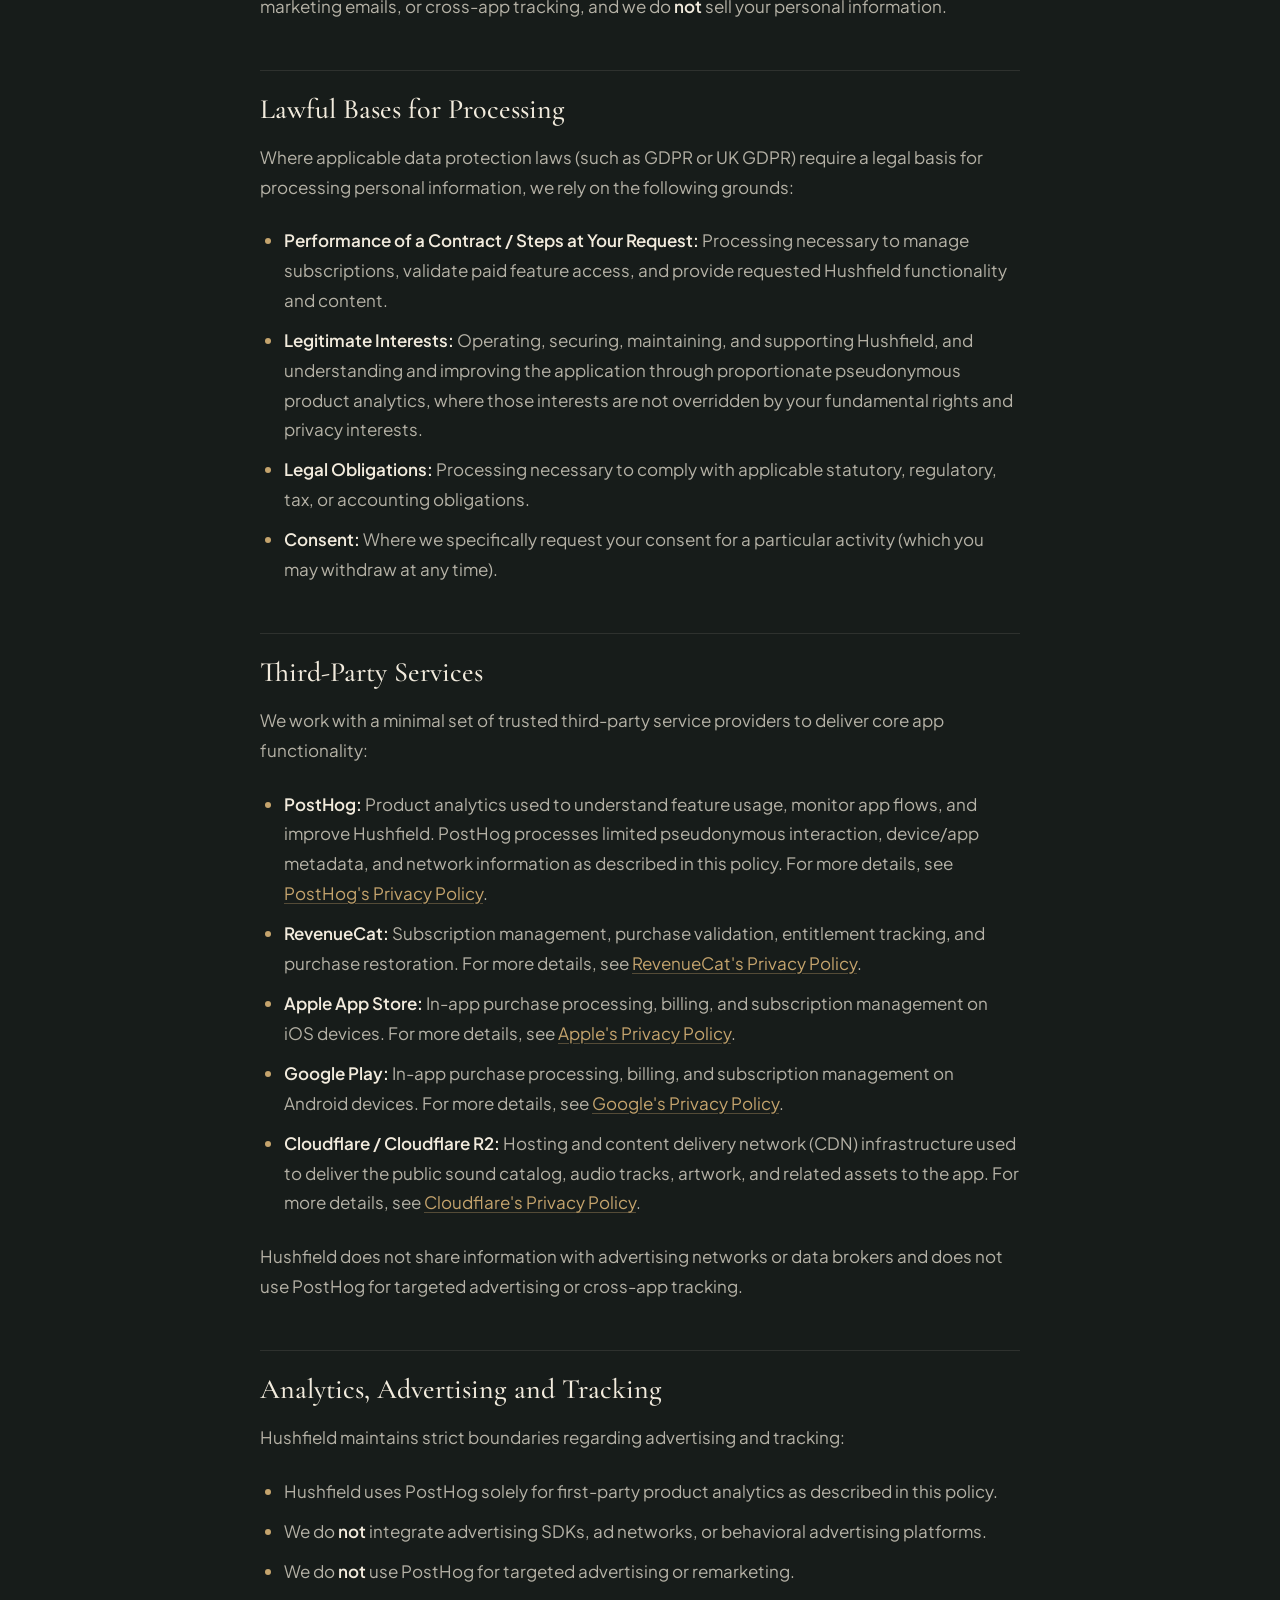
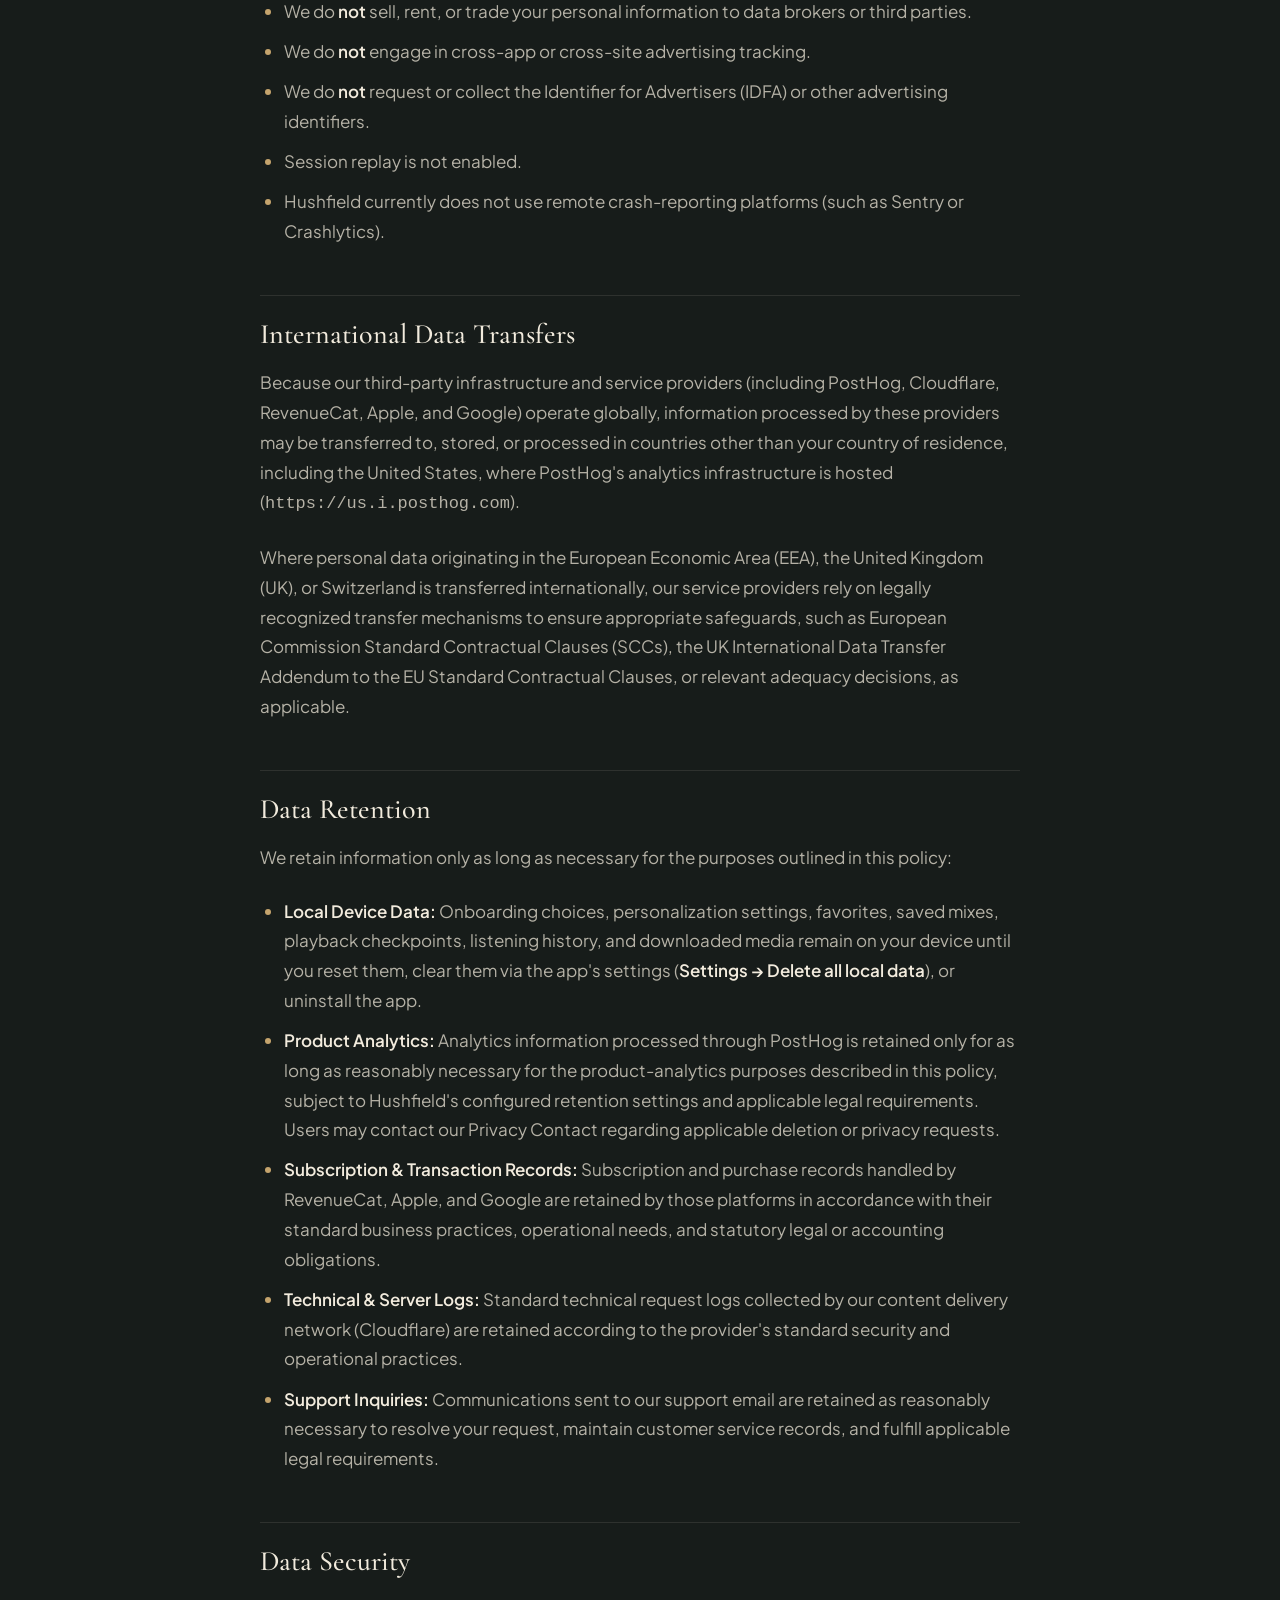
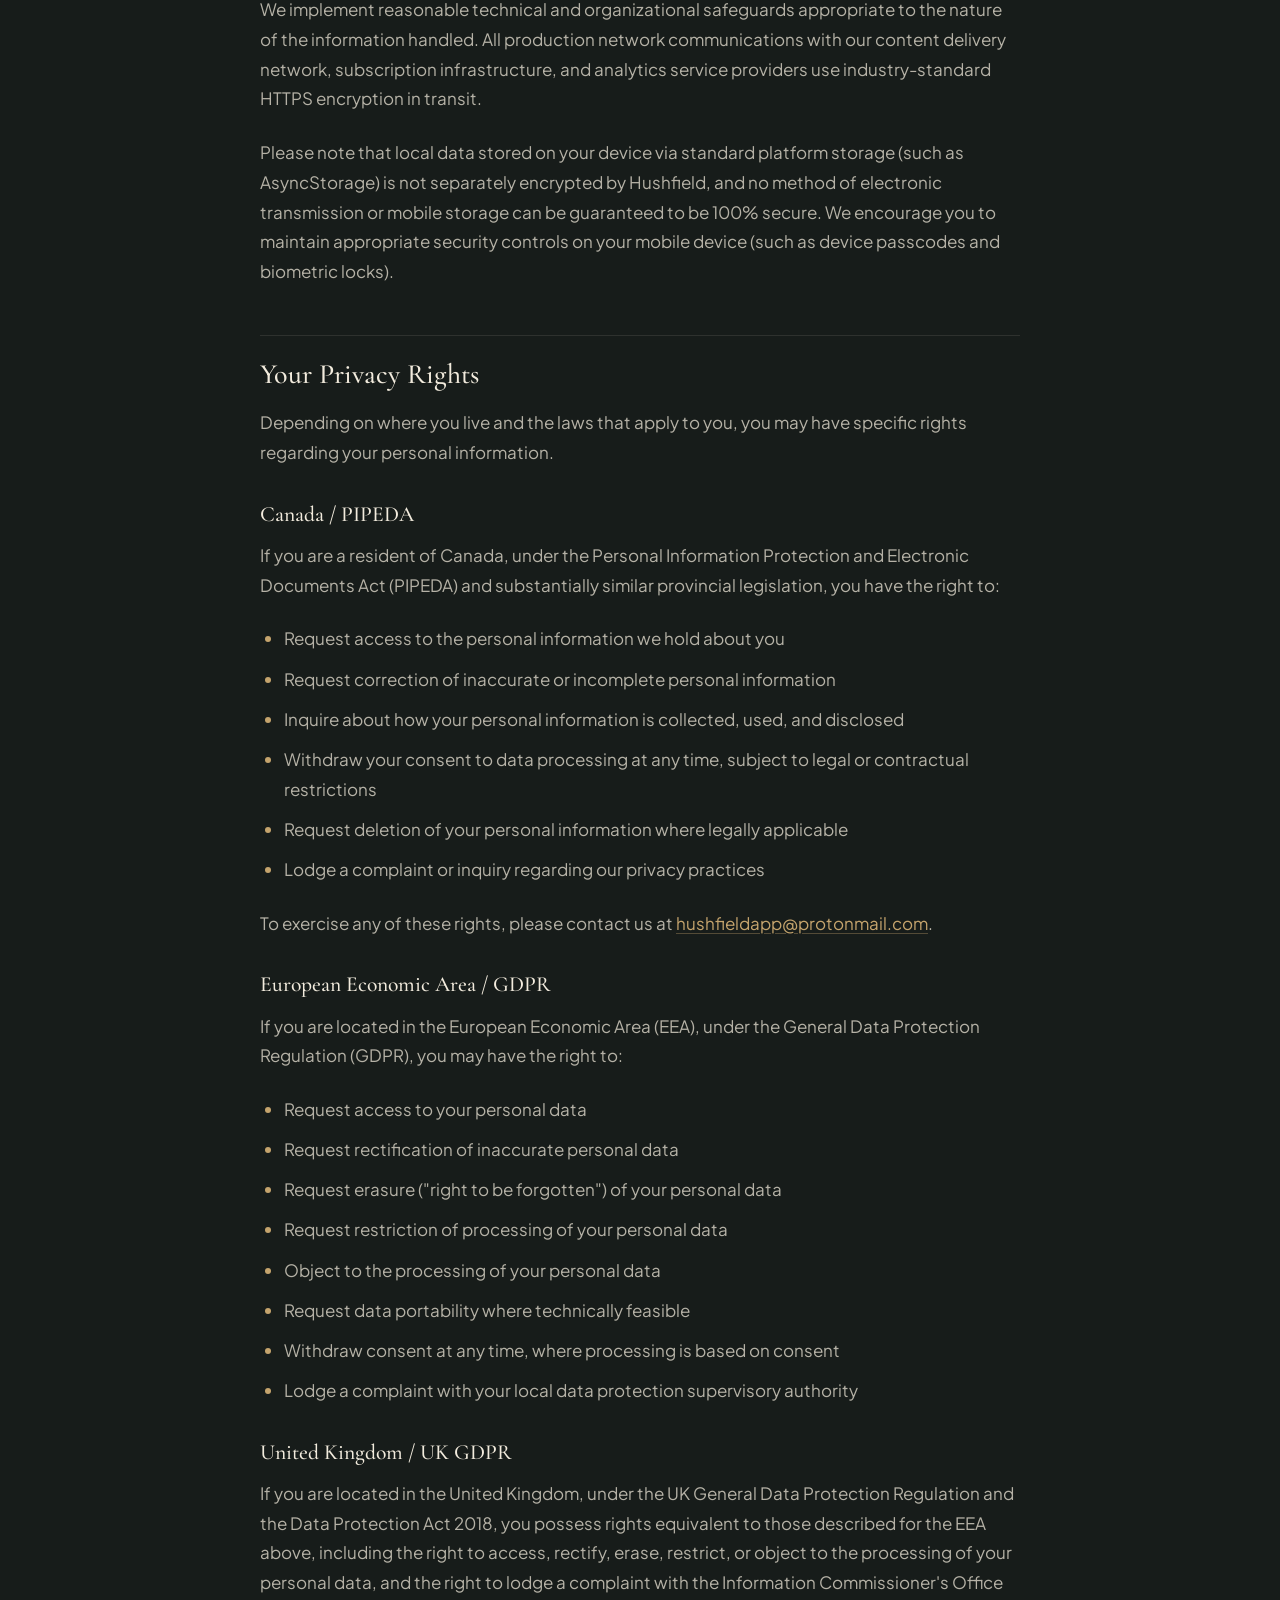
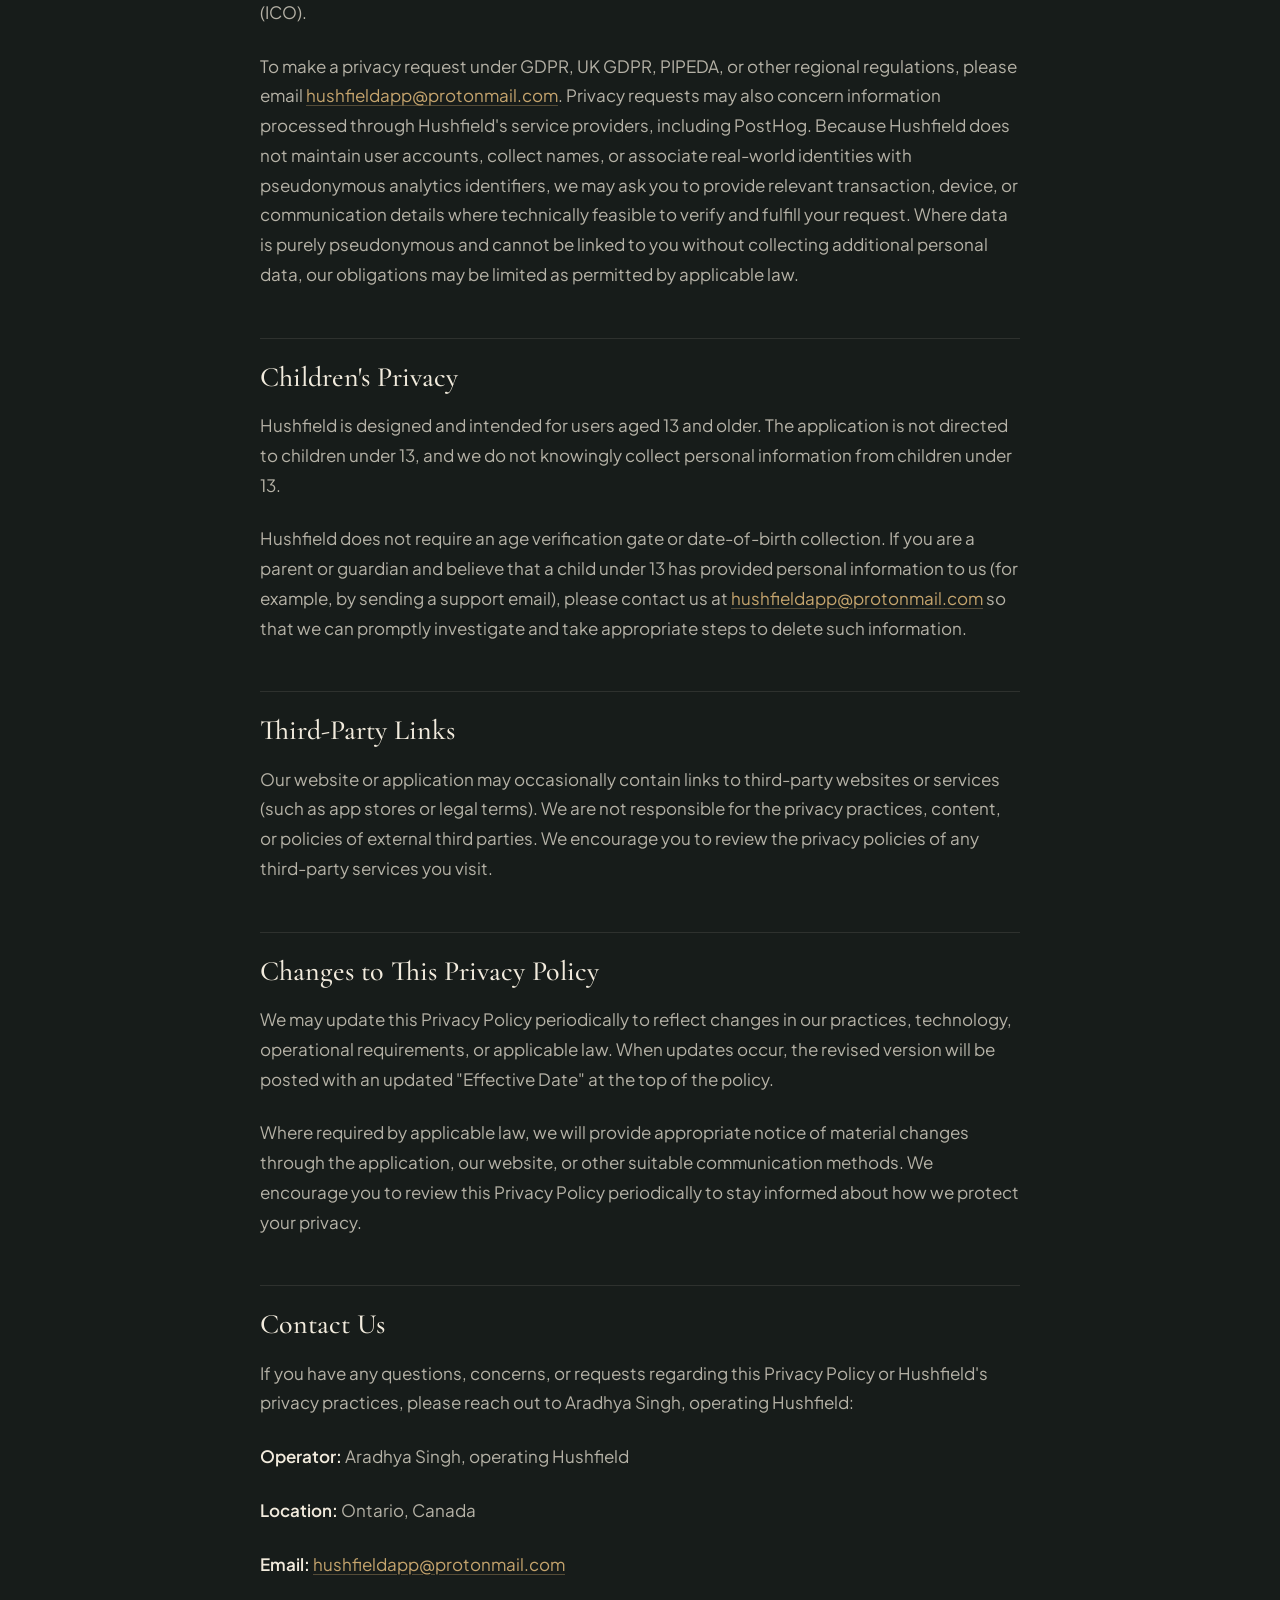
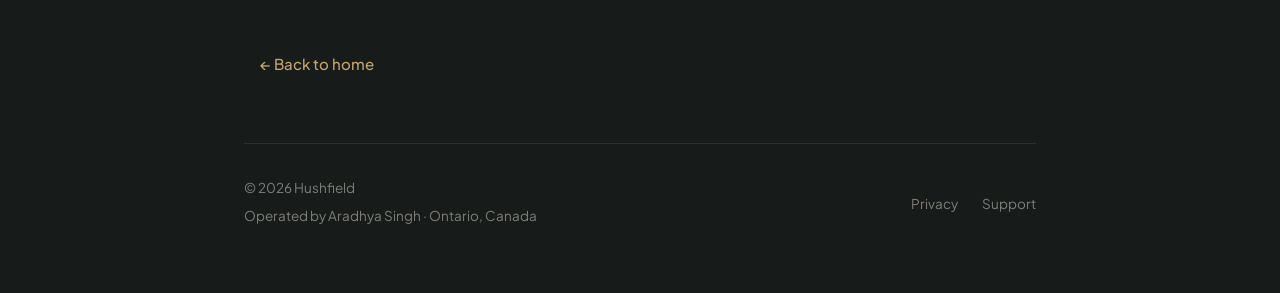
==== commit 23ca513c: "Update Privacy Policy and Terms of Use for iOS 1.0.1 PostHog analytics disclosure" ====
--- a/privacy/index.html
+++ b/privacy/index.html
@@ -30,7 +30,7 @@
     <main class="site-main">
       <span class="eyebrow">LEGAL</span>
       <h1>Privacy Policy</h1>
-      <p class="effective-date"><strong>Effective Date:</strong> August 19, 2026</p>
+      <p class="effective-date"><strong>Effective Date:</strong> September 2, 2026</p>
 
       <nav class="toc-box" aria-label="Table of Contents">
         <div class="toc-title">Table of Contents</div>
@@ -40,27 +40,28 @@
           <li><a href="#information-hushfield-handles">3. Information Handled</a></li>
           <li><a href="#information-stored-only-on-your-device">4. On-Device Storage</a></li>
           <li><a href="#subscription-and-purchase-information">5. Subscription &amp; Purchases</a></li>
-          <li><a href="#technical-and-network-information">6. Technical &amp; Network Info</a></li>
-          <li><a href="#support-communications">7. Support Communications</a></li>
-          <li><a href="#how-information-is-used">8. How Information Is Used</a></li>
-          <li><a href="#lawful-bases-for-processing">9. Lawful Bases</a></li>
-          <li><a href="#third-party-services">10. Third-Party Services</a></li>
-          <li><a href="#no-analytics-advertising-or-tracking">11. No Tracking or Ads</a></li>
-          <li><a href="#international-data-transfers">12. International Transfers</a></li>
-          <li><a href="#data-retention">13. Data Retention</a></li>
-          <li><a href="#data-security">14. Data Security</a></li>
-          <li><a href="#your-privacy-rights">15. Privacy Rights</a></li>
-          <li><a href="#childrens-privacy">16. Children's Privacy</a></li>
-          <li><a href="#third-party-links">17. Third-Party Links</a></li>
-          <li><a href="#changes-to-this-privacy-policy">18. Policy Changes</a></li>
-          <li><a href="#contact-us">19. Contact Us</a></li>
+          <li><a href="#product-analytics">6. Product Analytics</a></li>
+          <li><a href="#technical-and-network-information">7. Technical &amp; Network Info</a></li>
+          <li><a href="#support-communications">8. Support Communications</a></li>
+          <li><a href="#how-information-is-used">9. How Information Is Used</a></li>
+          <li><a href="#lawful-bases-for-processing">10. Lawful Bases</a></li>
+          <li><a href="#third-party-services">11. Third-Party Services</a></li>
+          <li><a href="#analytics-advertising-and-tracking">12. Analytics, Ads &amp; Tracking</a></li>
+          <li><a href="#international-data-transfers">13. International Transfers</a></li>
+          <li><a href="#data-retention">14. Data Retention</a></li>
+          <li><a href="#data-security">15. Data Security</a></li>
+          <li><a href="#your-privacy-rights">16. Privacy Rights</a></li>
+          <li><a href="#childrens-privacy">17. Children's Privacy</a></li>
+          <li><a href="#third-party-links">18. Third-Party Links</a></li>
+          <li><a href="#changes-to-this-privacy-policy">19. Policy Changes</a></li>
+          <li><a href="#contact-us">20. Contact Us</a></li>
         </ul>
       </nav>
 
       <article class="policy-body">
         <h2 id="introduction">Introduction</h2>
         <p>This Privacy Policy explains how Hushfield ("we," "our," or "us") handles information when you use the Hushfield mobile application for iOS and Android, the Hushfield website at <a href="https://hushfield.xyz" rel="noopener">https://hushfield.xyz</a>, and related services.</p>
-        <p>Hushfield is designed with a local-first approach to privacy. We do not operate a user account system, we do not require your name or contact details to use the application, and we do not run third-party advertising or behavioral tracking.</p>
+        <p>Hushfield is designed with a local-first approach to privacy. Most personal settings, saved Places and mixes, detailed listening state, downloaded audio, and personalization data remain on your device. Hushfield also uses limited pseudonymous product analytics to understand how the app is used and improve the product. Hushfield does not operate a user account system, does not require personal profile details to use the application, and does not engage in third-party advertising, data broker sharing, or cross-app behavioral tracking.</p>
 
         <h2 id="who-operates-hushfield">Who Operates Hushfield</h2>
         <p><strong>Operator:</strong> Aradhya Singh, operating Hushfield</p>
@@ -69,22 +70,22 @@
         <p><strong>Privacy Contact:</strong> <a href="mailto:hushfieldapp@protonmail.com">hushfieldapp@protonmail.com</a></p>
 
         <h2 id="information-hushfield-handles">Information Hushfield Handles</h2>
-        <p>Because Hushfield does not require account registration or login, we do not collect personal profiles, names, physical mailing addresses, telephone numbers, passwords, location data, or health data. The information handled in connection with Hushfield falls into the distinct categories described below.</p>
+        <p>Because Hushfield does not require account registration or login, we do not collect user account profiles, names, physical mailing addresses, telephone numbers, passwords, or health data unless provided voluntarily through support communications. Hushfield does not request or collect precise GPS location. Limited coarse location information may be inferred from an IP address by analytics or infrastructure providers as described below. The information handled in connection with Hushfield falls into the distinct categories described below.</p>
 
         <h2 id="information-stored-only-on-your-device">Information Stored Only on Your Device</h2>
         <p>The vast majority of your interactions with Hushfield are processed and stored exclusively on your local device. This local data includes:</p>
         <ul>
           <li>Onboarding completion status and in-progress onboarding checkpoints</li>
           <li>Onboarding selections, personalization choices, and wellness goal preferences (such as sleep, focus, relax, or noise-masking preferences)</li>
-          <li>Favorite sounds</li>
-          <li>Saved mixes, custom mix configurations, layer selections, and volume settings</li>
+          <li>Favorite sounds and saved Places</li>
+          <li>Saved mixes, custom mix layer configurations, sound selections, and volume settings</li>
           <li>Application settings (such as background playback preferences, default timer lengths, fade-out durations, and category selections)</li>
           <li>Current and recent playback state and sleep-timer/checkpoint state</li>
-          <li>Listening history and session history (including sound/mix identifiers, start times, durations, and completion or skip flags)</li>
+          <li>Detailed listening history and session history (including sound/mix identifiers, start times, durations, and completion or skip flags)</li>
           <li>Recommendation inputs and preferences derived locally from your on-device listening activity</li>
           <li>Downloaded audio files, artwork files, and local cache registries used for offline playback</li>
         </ul>
-        <p><strong>This information is stored locally on your device and is not transmitted to Hushfield, RevenueCat, advertisers, analytics providers, or any other third parties.</strong> Your listening history is processed strictly on-device to provide personalized sound recommendations on your home screen. You can permanently delete all locally stored data at any time from within the app by navigating to <strong>Settings &rarr; Delete all local data</strong>, or by clearing downloaded media via <strong>Settings &rarr; Clear downloaded sounds</strong>.</p>
+        <p>The underlying contents of your saved mixes, detailed listening history, local settings, downloaded media, and local playback state remain stored on your device and are not uploaded to PostHog or external servers. Hushfield separately sends limited product-analytics events describing how features are used. For example, Hushfield may record that a Place was played, a feature was used, onboarding was completed, or a mix was saved, together with limited identifiers and device/app metadata described in the Product Analytics section. Your detailed listening history is processed strictly on-device to provide personalized sound recommendations on your home screen. You can permanently delete all locally stored data at any time from within the app by navigating to <strong>Settings &rarr; Delete all local data</strong>, or by clearing downloaded media via <strong>Settings &rarr; Clear downloaded sounds</strong>.</p>
 
         <h2 id="subscription-and-purchase-information">Subscription and Purchase Information</h2>
         <p>Hushfield offers optional paid subscriptions. We use RevenueCat to manage subscriptions, validate purchases, and verify feature entitlements across iOS and Android.</p>
@@ -97,16 +98,26 @@
         </ul>
         <p>Hushfield does <strong>not</strong> provide RevenueCat with your name, email address, custom user IDs, onboarding preferences, listening history, favorites, or saved mixes.</p>
         <p>All payment transactions and billing details (such as credit card or banking information) are handled directly and securely by the Apple App Store (for iOS) or Google Play (for Android) under their respective terms and privacy policies. Hushfield does not directly receive, process, or store your payment-card or banking details.</p>
+        <p>Separately, PostHog may receive limited product-analytics events related to the subscription purchase funnel, such as when a paywall is viewed, a purchase is started, succeeded, or cancelled/failed, a subscription is restored, the selected subscription plan, and whether the selected offer included a free trial. PostHog does <strong>not</strong> receive your credit card number, bank account details, payment card details, or Apple Account or Google Account credentials from Hushfield. All billing and payment processing remains handled exclusively by Apple or Google, RevenueCat manages subscription entitlements, and PostHog is used solely for product analytics.</p>
+
+        <h2 id="product-analytics">Product Analytics</h2>
+        <p>Hushfield uses PostHog for first-party product analytics to understand how the app is used, measure feature engagement, diagnose product-flow issues, and improve Hushfield. Based on our implementation, the information processed through PostHog includes the following categories:</p>
+        <ul>
+          <li><strong>Pseudonymous Identifier:</strong> A randomly generated persistent device/analytics identifier created by the PostHog SDK on your device. Hushfield does not send PostHog your name or email address, and Hushfield does not call PostHog identify or login methods to associate analytics data with a Hushfield user account or real-world identity.</li>
+          <li><strong>Product Interaction Data:</strong> Pseudonymous interaction events recording how features are used. Examples may include screen views, app lifecycle events (such as app open or backgrounding), onboarding interactions and selected onboarding goals, Place identifiers and playback interactions (such as starting, pausing, or stopping a soundscape), favorite interactions, Living Place and feature interactions, mix-builder save events (recording that a mix was saved, without uploading the mix configuration), paywall impressions, selected subscription plans, purchase funnel interactions, and restore events.</li>
+          <li><strong>Device and App Metadata:</strong> Standard technical metadata collected by the analytics SDK to ensure compatibility and diagnose issues, such as app version and build number, operating system and version, device model or type, device locale and language, timezone, screen dimensions, and network reachability metadata.</li>
+          <li><strong>IP Address and Coarse Location:</strong> Standard network requests to the analytics endpoint inherently transmit your device's IP address. PostHog may process the IP address using GeoIP lookup to infer coarse, approximate location data (such as country, region, and city). Hushfield does not request or collect precise GPS location for analytics or any other purpose.</li>
+        </ul>
 
         <h2 id="technical-and-network-information">Technical and Network Information</h2>
-        <p>When the application connects to our content delivery infrastructure or when the RevenueCat SDK communicates with its servers, standard technical data is inherently transmitted as part of normal internet communications. This may include:</p>
+        <p>When the application connects to our content delivery infrastructure (Cloudflare), when the RevenueCat SDK communicates with its servers to verify entitlements, or when the PostHog SDK transmits product analytics events, standard technical data is inherently transmitted as part of normal internet communications. Depending on the service requested, this may include:</p>
         <ul>
           <li>Internet Protocol (IP) address</li>
           <li>Date and timestamp of the network request</li>
-          <li>Requested resource path (such as catalog data, sound tracks, or artwork images)</li>
-          <li>Standard device and network metadata (such as operating system version or device model) where processed by the underlying content network or SDK bridge</li>
-        </ul>
-        <p>This technical data is used solely to route and deliver requested media content securely and efficiently, to maintain server reliability, and to validate subscription entitlements. Hushfield does not use this technical data to build personal or behavioral profiles.</p>
+          <li>Requested service or resource path (such as catalog data, audio tracks, artwork images, subscription validation endpoints, or analytics event payloads)</li>
+          <li>Standard device, operating system, and network metadata transmitted by the underlying platform or SDK</li>
+        </ul>
+        <p>This technical information is used strictly for purpose-specific operations: Cloudflare uses it to route and deliver requested media assets securely and reliably; RevenueCat uses it to validate subscription entitlements; and PostHog processes it to record product analytics events and diagnose technical delivery issues. Hushfield does not combine this technical data across services to build advertising or behavioral profiles.</p>
 
         <h2 id="support-communications">Support Communications</h2>
         <p>If you choose to contact us voluntarily for assistance, feedback, or privacy requests at <a href="mailto:hushfieldapp@protonmail.com">hushfieldapp@protonmail.com</a>, we will receive:</p>
@@ -120,6 +131,7 @@
         <h2 id="how-information-is-used">How Information Is Used</h2>
         <p>We use the limited information described above for the following specific purposes:</p>
         <ul>
+          <li><strong>Product Analytics:</strong> Understanding how people interact with Hushfield, measuring onboarding and feature usage, improving product design, and identifying friction in the user experience.</li>
           <li><strong>Subscription Management:</strong> Managing, verifying, and restoring paid subscriptions and feature entitlements through RevenueCat and platform app stores.</li>
           <li><strong>Content Delivery:</strong> Delivering requested sound catalogs, ambient audio files, and artwork assets from our content delivery network to your device.</li>
           <li><strong>Customer Support:</strong> Responding to and resolving user-initiated inquiries, feedback, and support requests.</li>
@@ -133,7 +145,7 @@
         <p>Where applicable data protection laws (such as GDPR or UK GDPR) require a legal basis for processing personal information, we rely on the following grounds:</p>
         <ul>
           <li><strong>Performance of a Contract / Steps at Your Request:</strong> Processing necessary to manage subscriptions, validate paid feature access, and provide requested Hushfield functionality and content.</li>
-          <li><strong>Legitimate Interests:</strong> Operating, securing, maintaining, and supporting Hushfield, where those interests are not overridden by your fundamental rights and privacy interests.</li>
+          <li><strong>Legitimate Interests:</strong> Operating, securing, maintaining, and supporting Hushfield, and understanding and improving the application through proportionate pseudonymous product analytics, where those interests are not overridden by your fundamental rights and privacy interests.</li>
           <li><strong>Legal Obligations:</strong> Processing necessary to comply with applicable statutory, regulatory, tax, or accounting obligations.</li>
           <li><strong>Consent:</strong> Where we specifically request your consent for a particular activity (which you may withdraw at any time).</li>
         </ul>
@@ -141,38 +153,43 @@
         <h2 id="third-party-services">Third-Party Services</h2>
         <p>We work with a minimal set of trusted third-party service providers to deliver core app functionality:</p>
         <ul>
+          <li><strong>PostHog:</strong> Product analytics used to understand feature usage, monitor app flows, and improve Hushfield. PostHog processes limited pseudonymous interaction, device/app metadata, and network information as described in this policy. For more details, see <a href="https://posthog.com/privacy" rel="noopener">PostHog's Privacy Policy</a>.</li>
           <li><strong>RevenueCat:</strong> Subscription management, purchase validation, entitlement tracking, and purchase restoration. For more details, see <a href="https://www.revenuecat.com/privacy" rel="noopener">RevenueCat's Privacy Policy</a>.</li>
           <li><strong>Apple App Store:</strong> In-app purchase processing, billing, and subscription management on iOS devices. For more details, see <a href="https://www.apple.com/legal/privacy/" rel="noopener">Apple's Privacy Policy</a>.</li>
           <li><strong>Google Play:</strong> In-app purchase processing, billing, and subscription management on Android devices. For more details, see <a href="https://policies.google.com/privacy" rel="noopener">Google's Privacy Policy</a>.</li>
           <li><strong>Cloudflare / Cloudflare R2:</strong> Hosting and content delivery network (CDN) infrastructure used to deliver the public sound catalog, audio tracks, artwork, and related assets to the app. For more details, see <a href="https://www.cloudflare.com/privacypolicy/" rel="noopener">Cloudflare's Privacy Policy</a>.</li>
         </ul>
-        <p>Hushfield does not share your data with external advertising networks, data brokers, analytics platforms, or customer relationship management (CRM) software.</p>
-
-        <h2 id="no-analytics-advertising-or-tracking">No Analytics, Advertising or Tracking</h2>
-        <p>The current production version of Hushfield operates without third-party tracking:</p>
-        <ul>
-          <li>We do <strong>not</strong> integrate third-party analytics SDKs (such as Google Analytics, Firebase, Amplitude, or Mixpanel).</li>
+        <p>Hushfield does not share information with advertising networks or data brokers and does not use PostHog for targeted advertising or cross-app tracking.</p>
+
+        <h2 id="analytics-advertising-and-tracking">Analytics, Advertising and Tracking</h2>
+        <p>Hushfield maintains strict boundaries regarding advertising and tracking:</p>
+        <ul>
+          <li>Hushfield uses PostHog solely for first-party product analytics as described in this policy.</li>
           <li>We do <strong>not</strong> integrate advertising SDKs, ad networks, or behavioral advertising platforms.</li>
-          <li>We do <strong>not</strong> perform cross-app or cross-site tracking, and we do not collect Advertising Identifiers (such as IDFA or AAID).</li>
-          <li>We do <strong>not</strong> use remote crash-reporting platforms (such as Sentry or Crashlytics).</li>
-          <li>We do <strong>not</strong> sell, rent, or trade your personal information.</li>
+          <li>We do <strong>not</strong> use PostHog for targeted advertising or remarketing.</li>
+          <li>We do <strong>not</strong> sell, rent, or trade your personal information to data brokers or third parties.</li>
+          <li>We do <strong>not</strong> engage in cross-app or cross-site advertising tracking.</li>
+          <li>We do <strong>not</strong> request or collect the Identifier for Advertisers (IDFA) or other advertising identifiers.</li>
+          <li>Session replay is not enabled.</li>
+          <li>Hushfield currently does not use remote crash-reporting platforms (such as Sentry or Crashlytics).</li>
         </ul>
 
         <h2 id="international-data-transfers">International Data Transfers</h2>
-        <p>Because our third-party infrastructure and service providers (including Cloudflare, RevenueCat, Apple, and Google) operate globally, information processed by these providers may be transferred to, stored, or processed in countries other than your country of residence, including the United States.</p>
+        <p>Because our third-party infrastructure and service providers (including PostHog, Cloudflare, RevenueCat, Apple, and Google) operate globally, information processed by these providers may be transferred to, stored, or processed in countries other than your country of residence, including the United States, where PostHog's analytics infrastructure is hosted (<code>https://us.i.posthog.com</code>).</p>
         <p>Where personal data originating in the European Economic Area (EEA), the United Kingdom (UK), or Switzerland is transferred internationally, our service providers rely on legally recognized transfer mechanisms to ensure appropriate safeguards, such as European Commission Standard Contractual Clauses (SCCs), the UK International Data Transfer Addendum to the EU Standard Contractual Clauses, or relevant adequacy decisions, as applicable.</p>
 
         <h2 id="data-retention">Data Retention</h2>
         <p>We retain information only as long as necessary for the purposes outlined in this policy:</p>
         <ul>
           <li><strong>Local Device Data:</strong> Onboarding choices, personalization settings, favorites, saved mixes, playback checkpoints, listening history, and downloaded media remain on your device until you reset them, clear them via the app's settings (<strong>Settings &rarr; Delete all local data</strong>), or uninstall the app.</li>
+          <li><strong>Product Analytics:</strong> Analytics information processed through PostHog is retained only for as long as reasonably necessary for the product-analytics purposes described in this policy, subject to Hushfield's configured retention settings and applicable legal requirements. Users may contact our Privacy Contact regarding applicable deletion or privacy requests.</li>
           <li><strong>Subscription &amp; Transaction Records:</strong> Subscription and purchase records handled by RevenueCat, Apple, and Google are retained by those platforms in accordance with their standard business practices, operational needs, and statutory legal or accounting obligations.</li>
           <li><strong>Technical &amp; Server Logs:</strong> Standard technical request logs collected by our content delivery network (Cloudflare) are retained according to the provider's standard security and operational practices.</li>
           <li><strong>Support Inquiries:</strong> Communications sent to our support email are retained as reasonably necessary to resolve your request, maintain customer service records, and fulfill applicable legal requirements.</li>
         </ul>
 
         <h2 id="data-security">Data Security</h2>
-        <p>We implement reasonable technical and organizational safeguards appropriate to the nature of the information handled. All production network communications with our content delivery network and subscription infrastructure use industry-standard HTTPS encryption in transit.</p>
+        <p>We implement reasonable technical and organizational safeguards appropriate to the nature of the information handled. All production network communications with our content delivery network, subscription infrastructure, and analytics service providers use industry-standard HTTPS encryption in transit.</p>
         <p>Please note that local data stored on your device via standard platform storage (such as AsyncStorage) is not separately encrypted by Hushfield, and no method of electronic transmission or mobile storage can be guaranteed to be 100% secure. We encourage you to maintain appropriate security controls on your mobile device (such as device passcodes and biometric locks).</p>
 
         <h2 id="your-privacy-rights">Your Privacy Rights</h2>
@@ -205,7 +222,7 @@
 
         <h3 id="uk-gdpr">United Kingdom / UK GDPR</h3>
         <p>If you are located in the United Kingdom, under the UK General Data Protection Regulation and the Data Protection Act 2018, you possess rights equivalent to those described for the EEA above, including the right to access, rectify, erase, restrict, or object to the processing of your personal data, and the right to lodge a complaint with the Information Commissioner's Office (ICO).</p>
-        <p>To make a privacy request under GDPR, UK GDPR, or other regional regulations, please email <a href="mailto:hushfieldapp@protonmail.com">hushfieldapp@protonmail.com</a>. Because Hushfield does not maintain user accounts or collect names, we may ask you to provide relevant transaction or communication details to verify and fulfill your request.</p>
+        <p>To make a privacy request under GDPR, UK GDPR, PIPEDA, or other regional regulations, please email <a href="mailto:hushfieldapp@protonmail.com">hushfieldapp@protonmail.com</a>. Privacy requests may also concern information processed through Hushfield's service providers, including PostHog. Because Hushfield does not maintain user accounts, collect names, or associate real-world identities with pseudonymous analytics identifiers, we may ask you to provide relevant transaction, device, or communication details where technically feasible to verify and fulfill your request. Where data is purely pseudonymous and cannot be linked to you without collecting additional personal data, our obligations may be limited as permitted by applicable law.</p>
 
         <h2 id="childrens-privacy">Children's Privacy</h2>
         <p>Hushfield is designed and intended for users aged 13 and older. The application is not directed to children under 13, and we do not knowingly collect personal information from children under 13.</p>
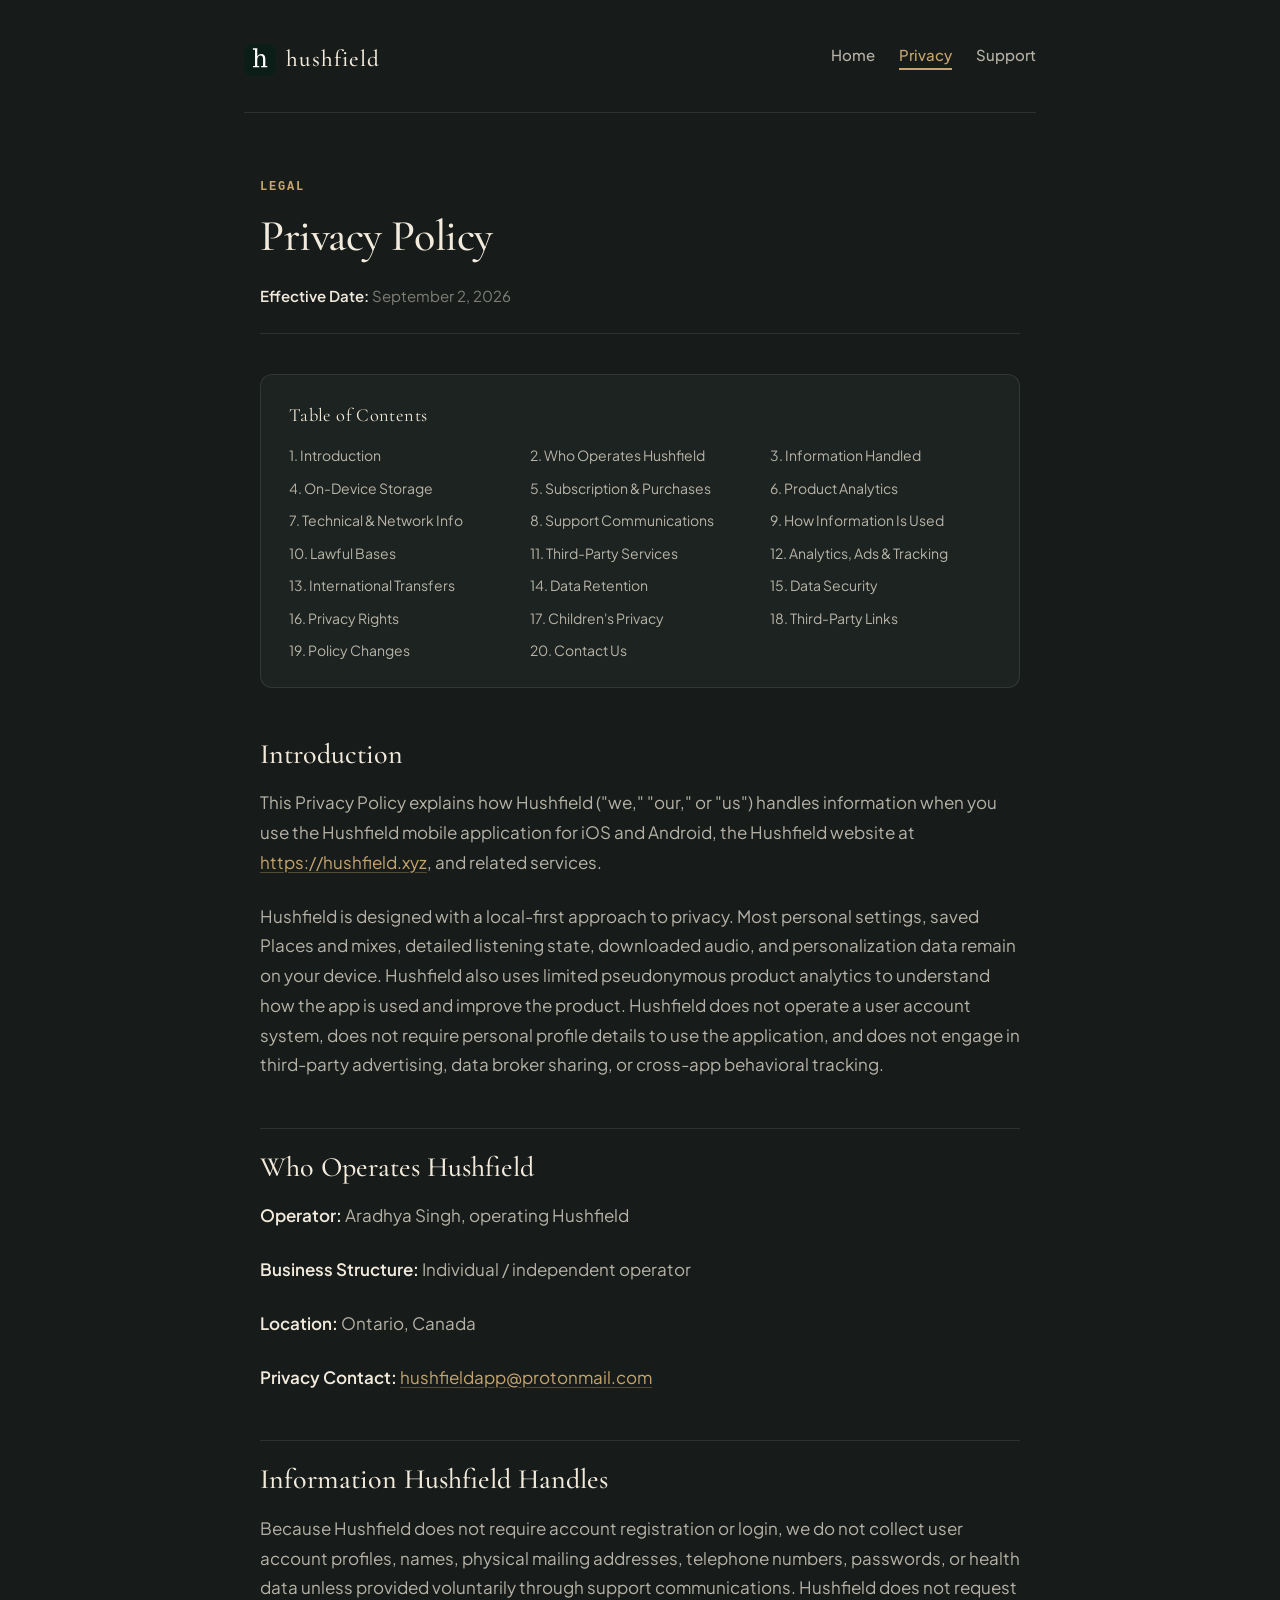
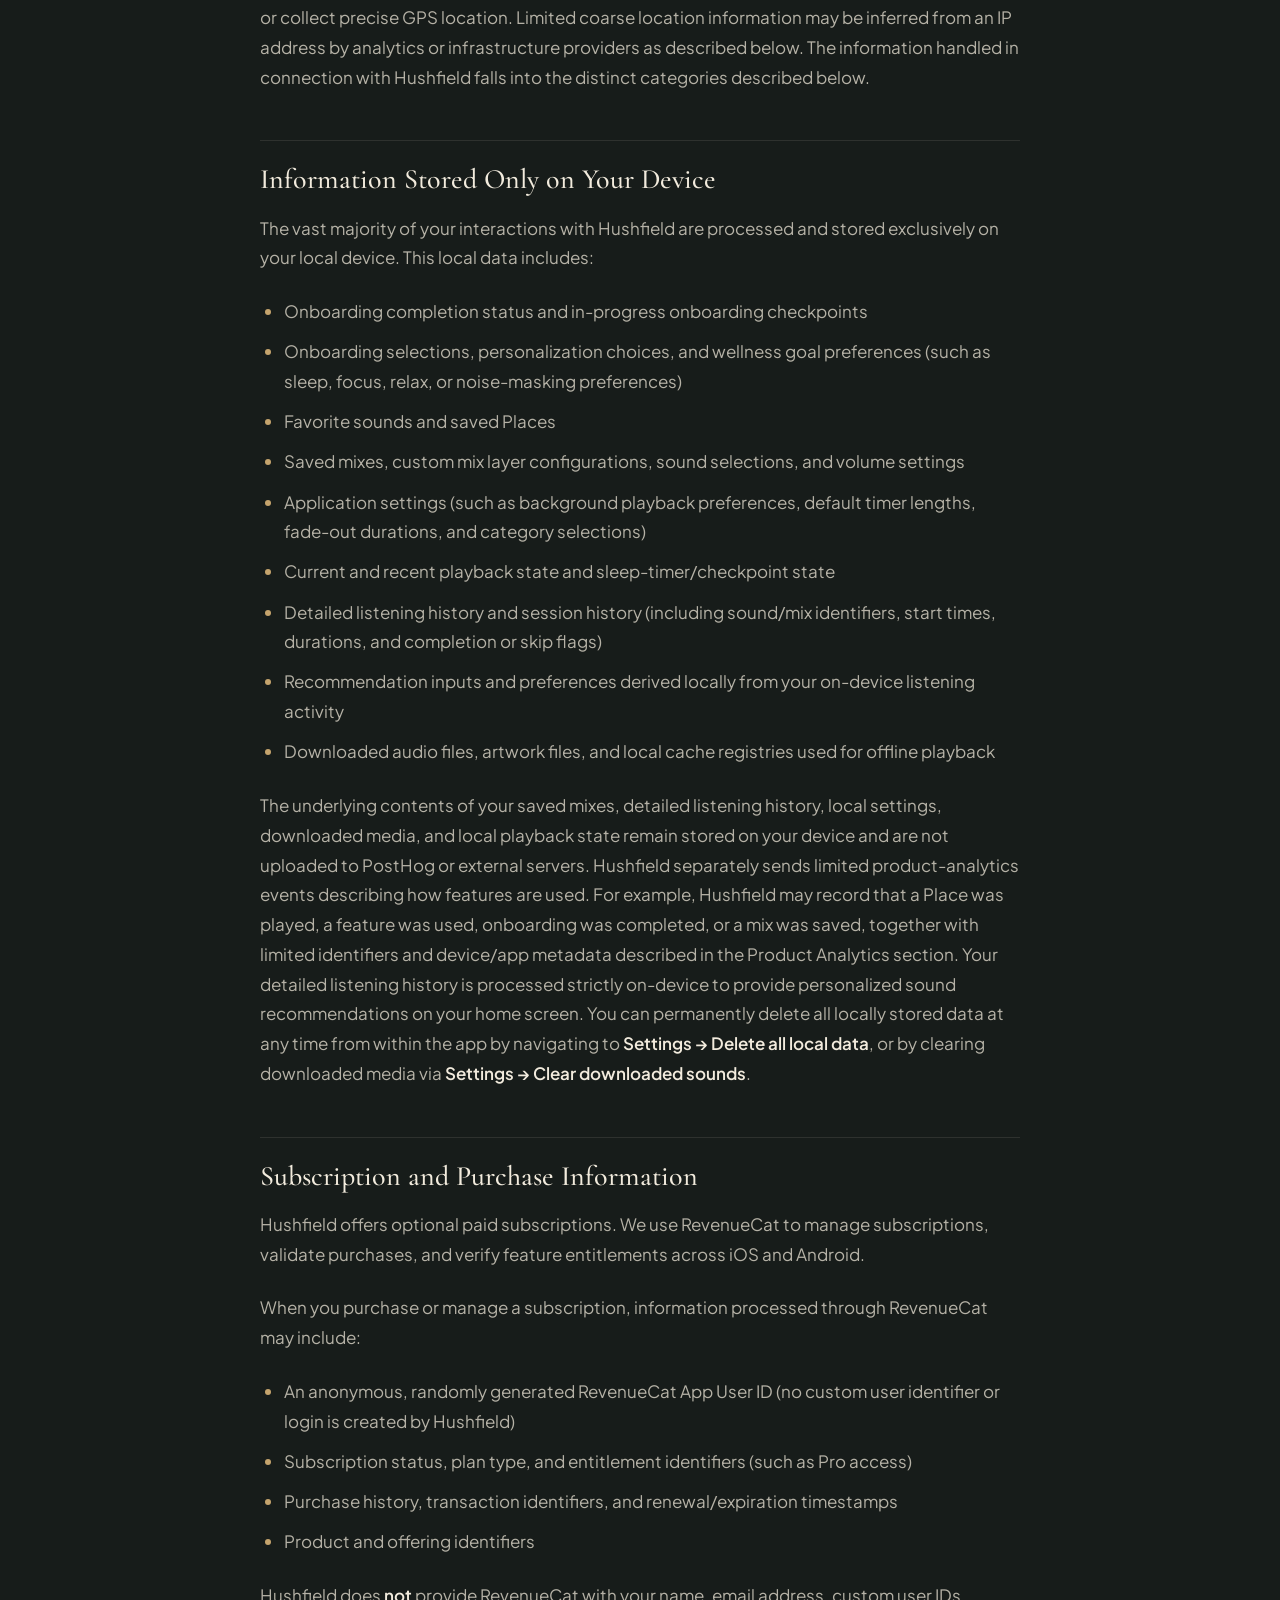
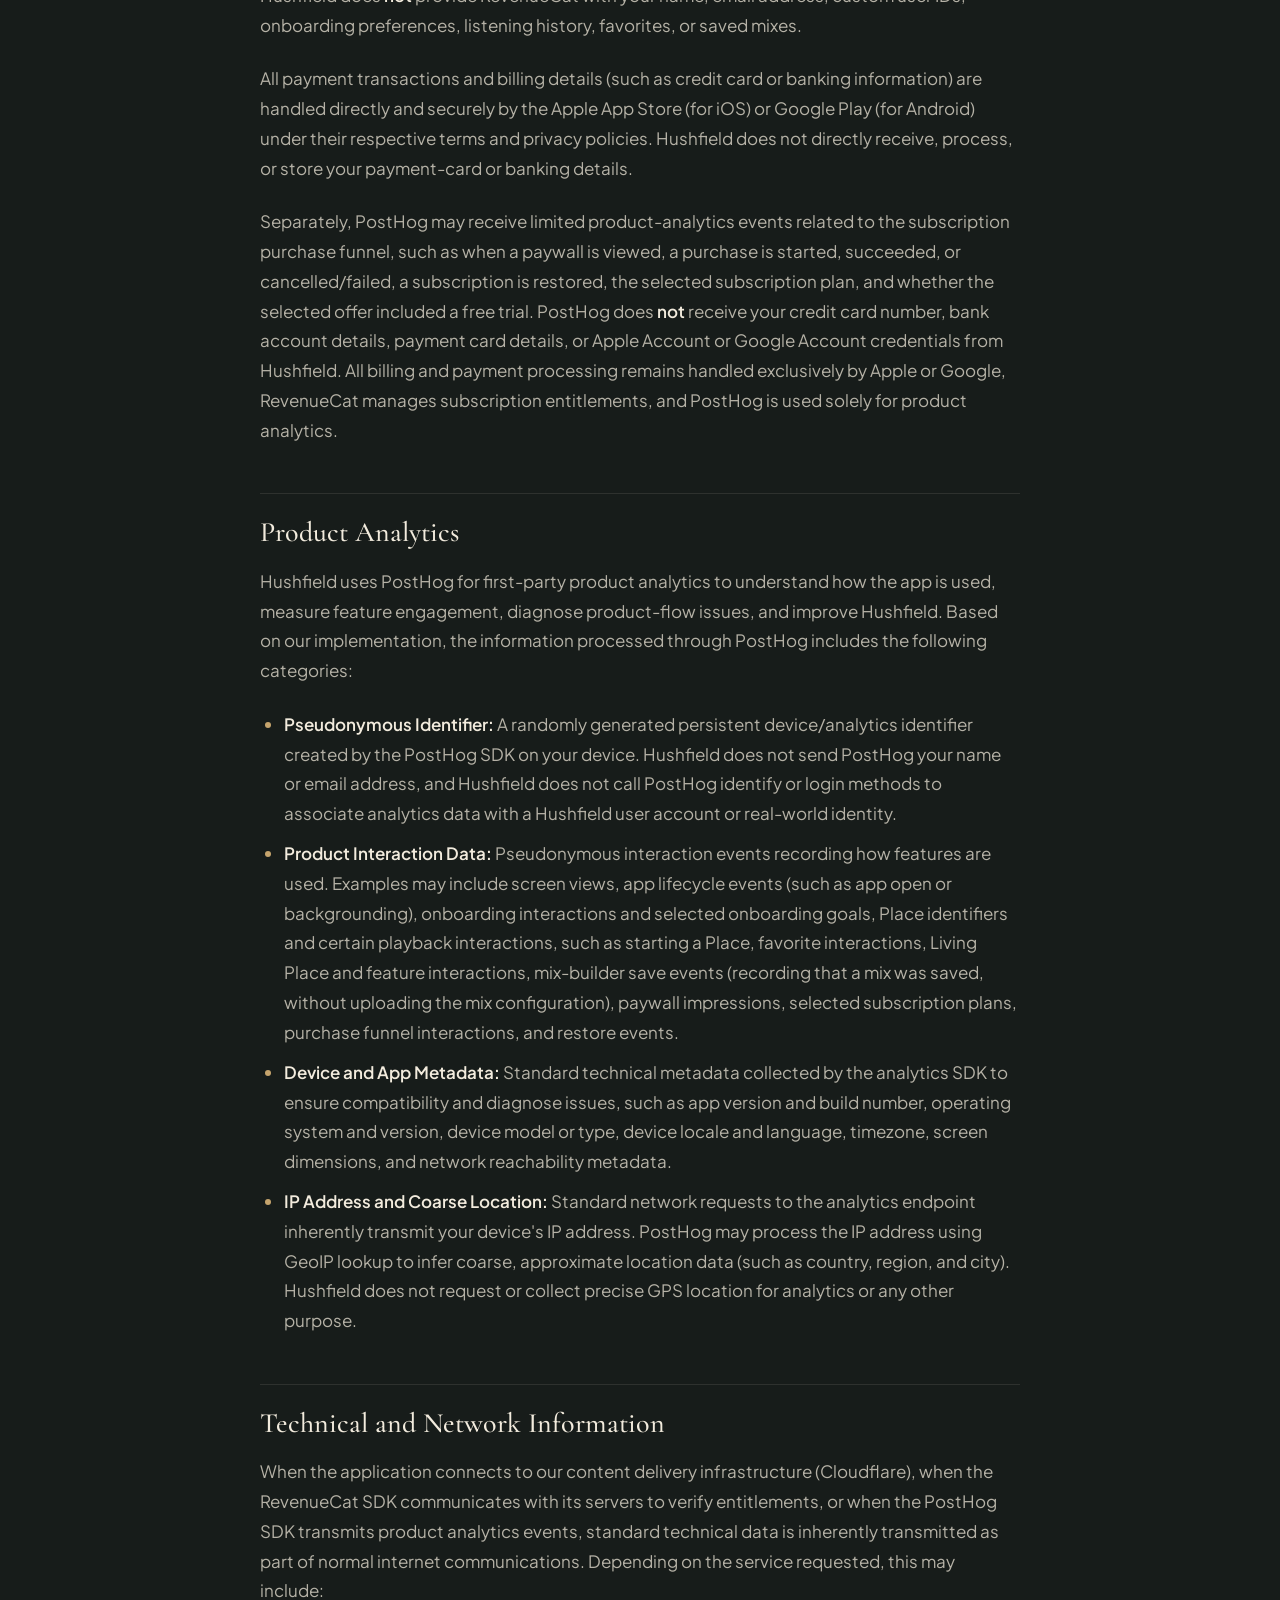
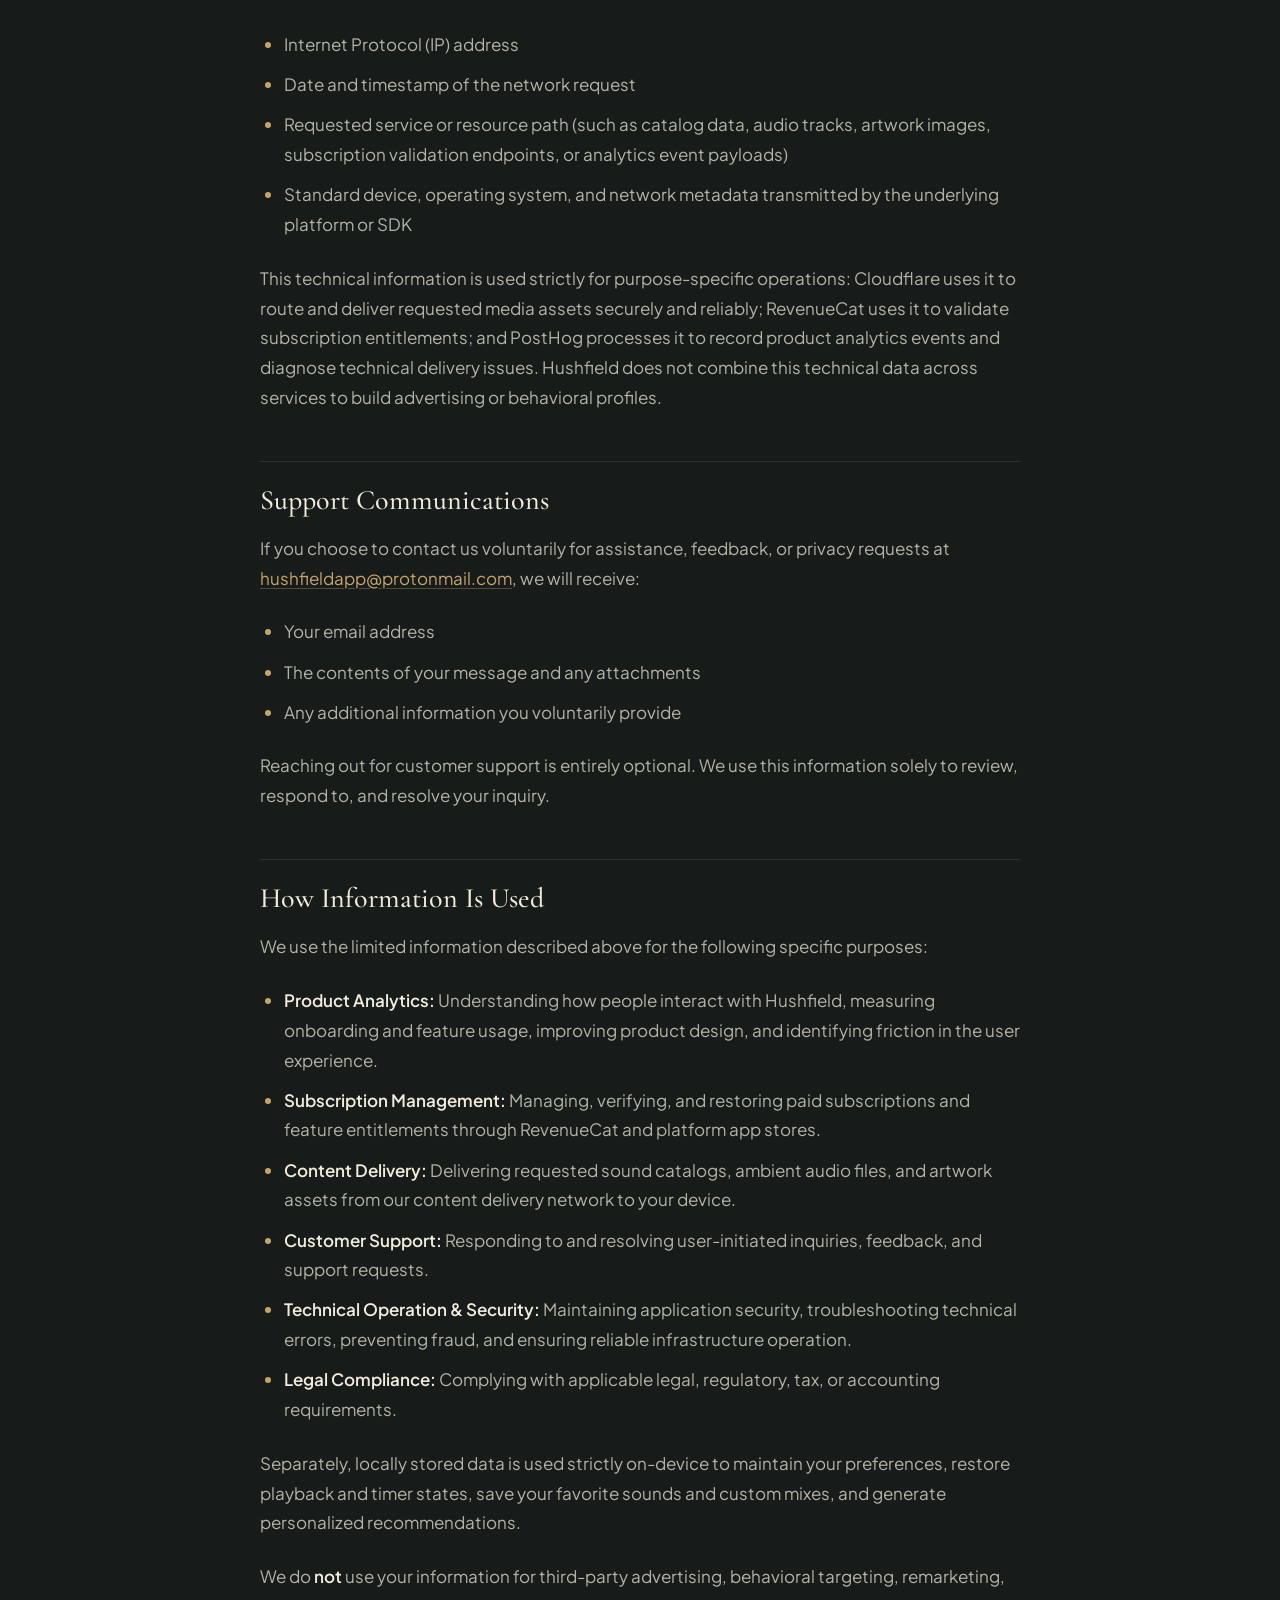
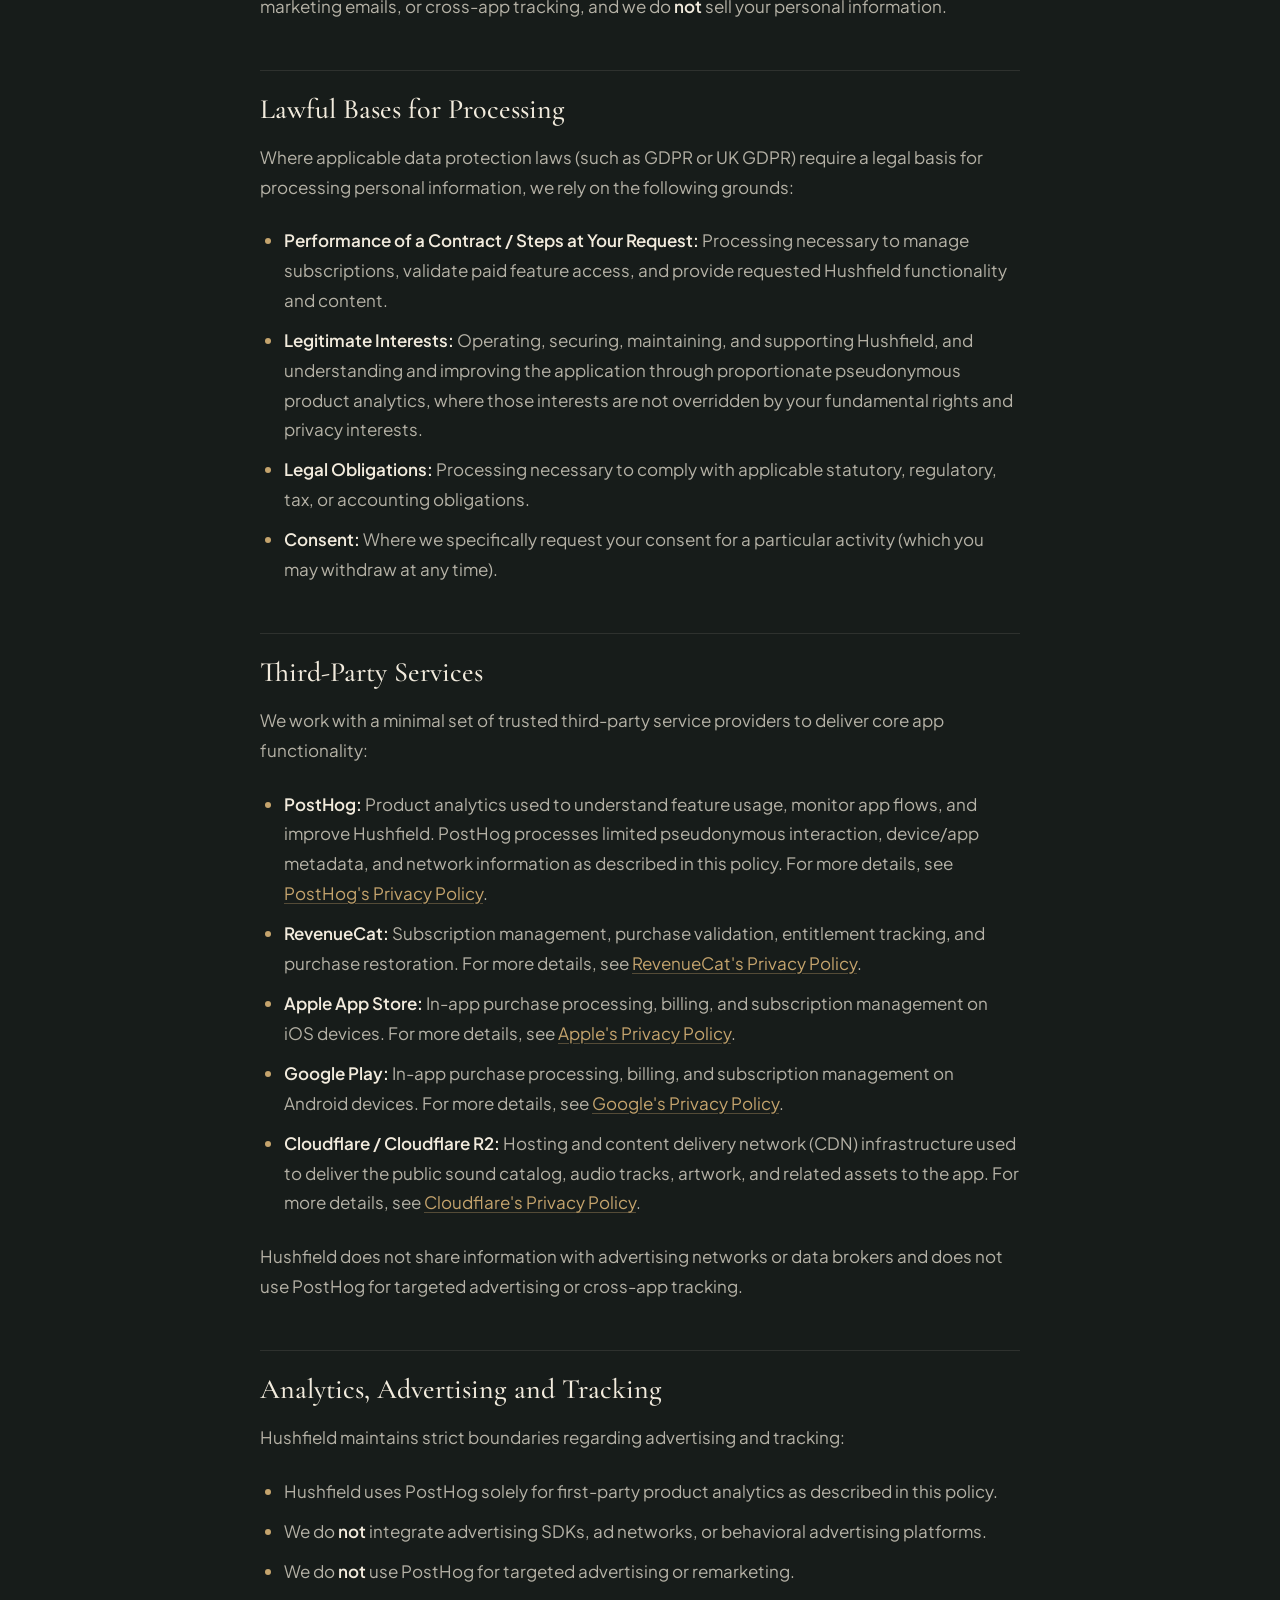
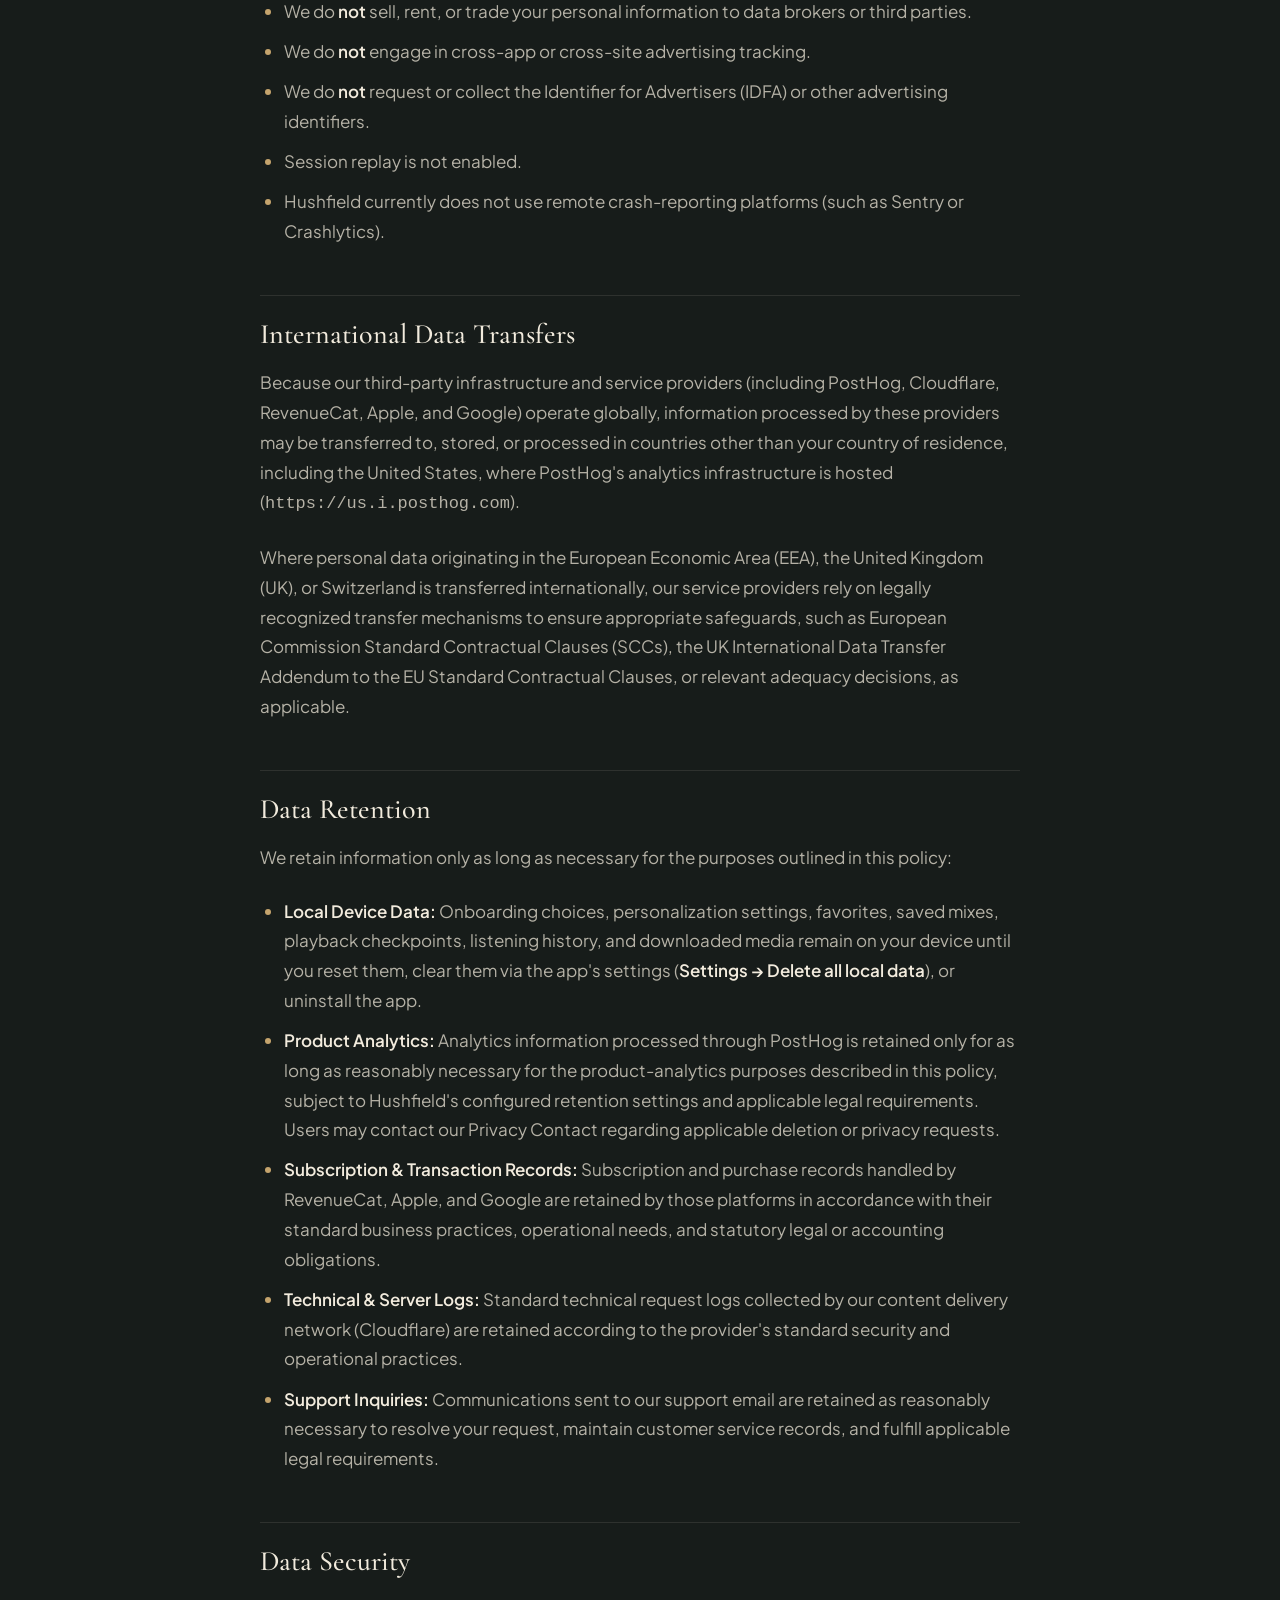
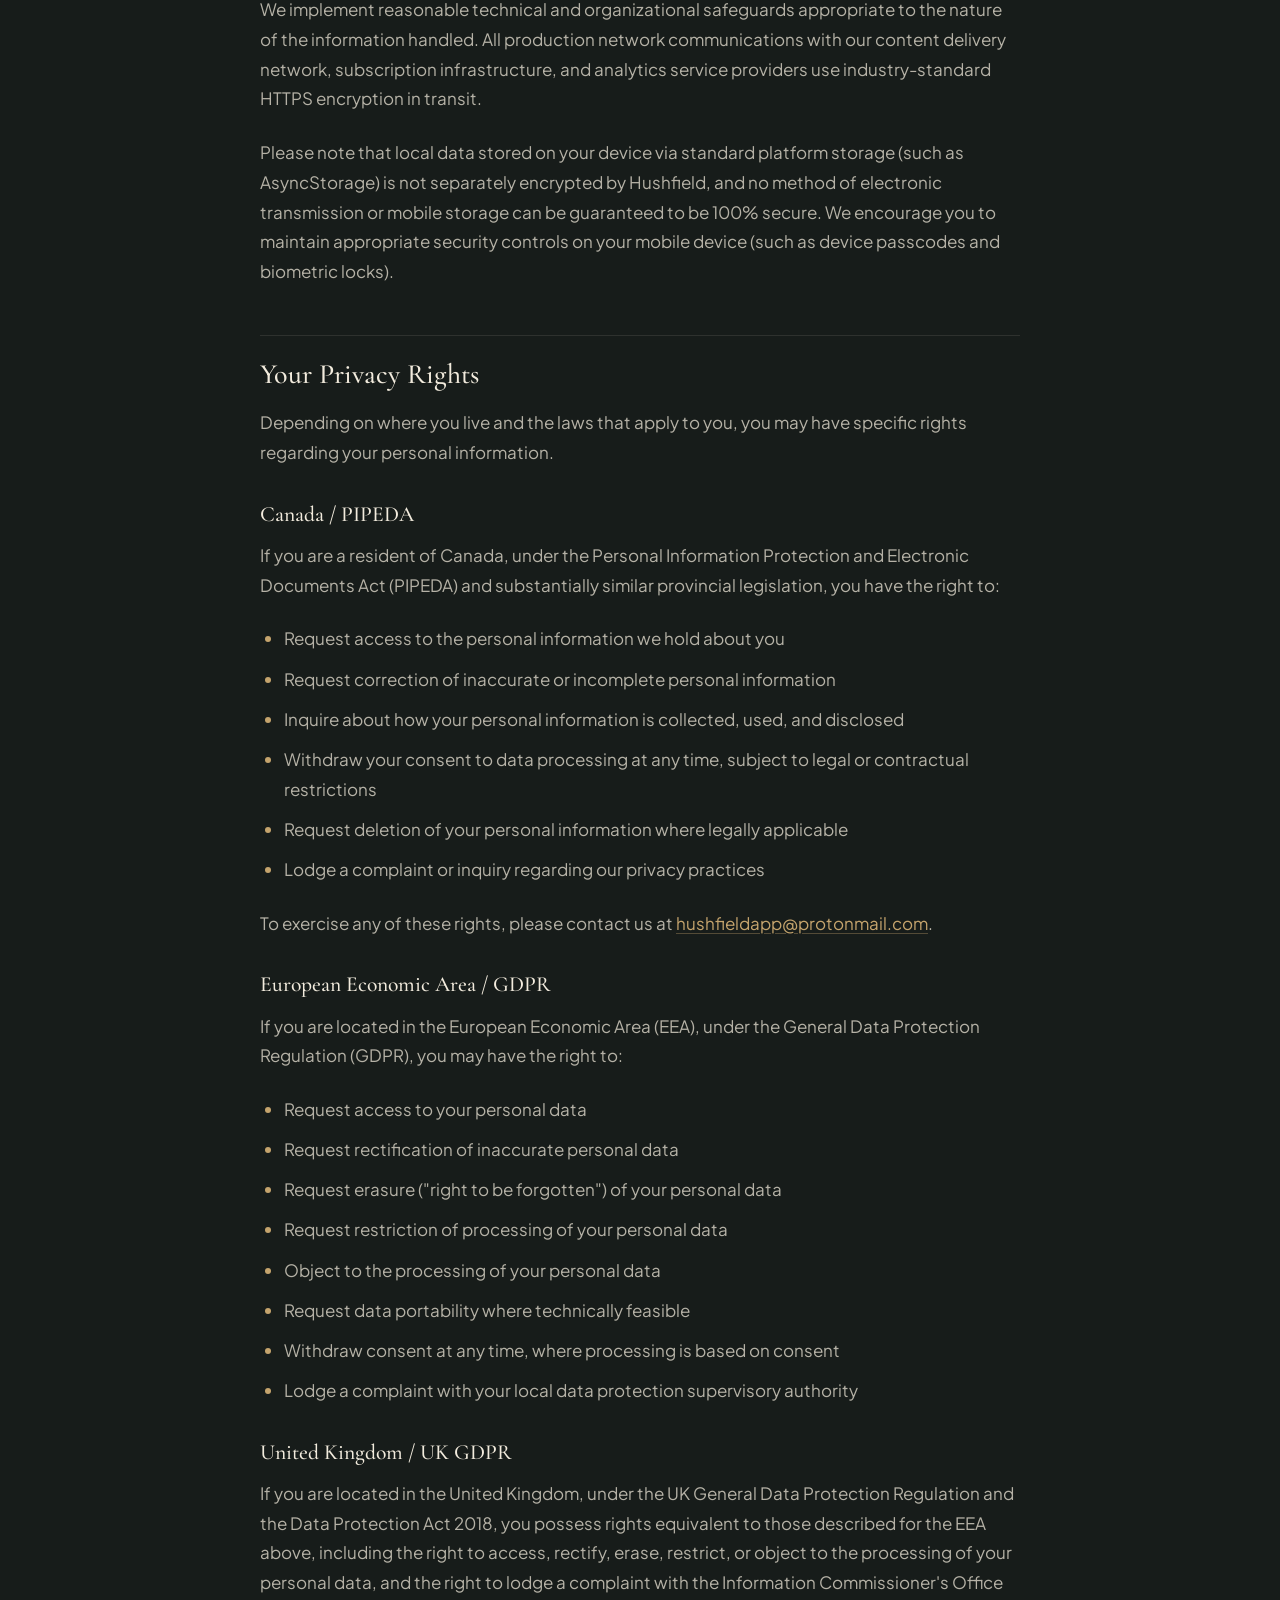
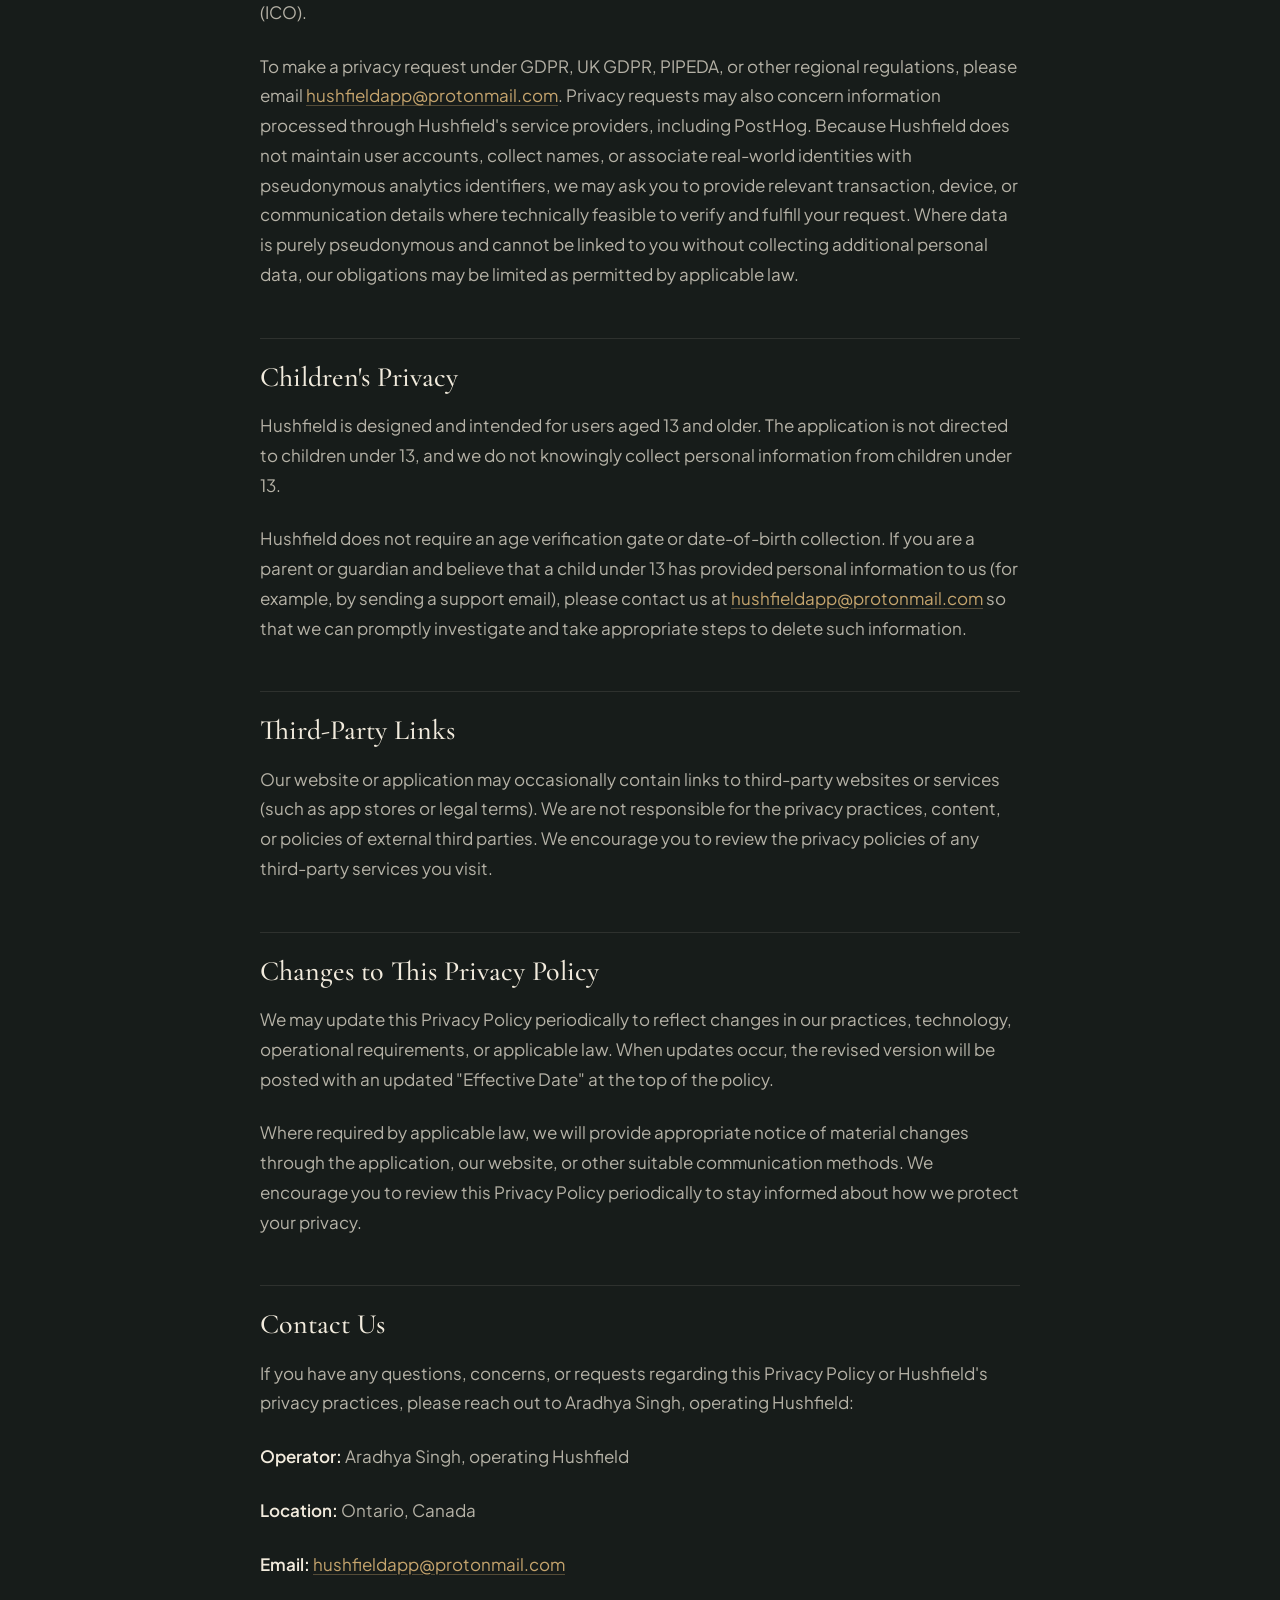
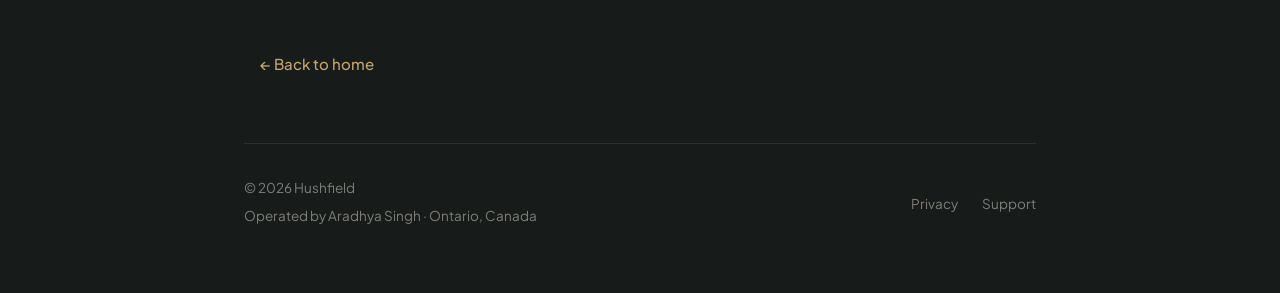
==== commit 9a6234e6: "Clarify Place playback analytics wording in Privacy Policy" ====
--- a/privacy/index.html
+++ b/privacy/index.html
@@ -104,7 +104,7 @@
         <p>Hushfield uses PostHog for first-party product analytics to understand how the app is used, measure feature engagement, diagnose product-flow issues, and improve Hushfield. Based on our implementation, the information processed through PostHog includes the following categories:</p>
         <ul>
           <li><strong>Pseudonymous Identifier:</strong> A randomly generated persistent device/analytics identifier created by the PostHog SDK on your device. Hushfield does not send PostHog your name or email address, and Hushfield does not call PostHog identify or login methods to associate analytics data with a Hushfield user account or real-world identity.</li>
-          <li><strong>Product Interaction Data:</strong> Pseudonymous interaction events recording how features are used. Examples may include screen views, app lifecycle events (such as app open or backgrounding), onboarding interactions and selected onboarding goals, Place identifiers and playback interactions (such as starting, pausing, or stopping a soundscape), favorite interactions, Living Place and feature interactions, mix-builder save events (recording that a mix was saved, without uploading the mix configuration), paywall impressions, selected subscription plans, purchase funnel interactions, and restore events.</li>
+          <li><strong>Product Interaction Data:</strong> Pseudonymous interaction events recording how features are used. Examples may include screen views, app lifecycle events (such as app open or backgrounding), onboarding interactions and selected onboarding goals, Place identifiers and certain playback interactions, such as starting a Place, favorite interactions, Living Place and feature interactions, mix-builder save events (recording that a mix was saved, without uploading the mix configuration), paywall impressions, selected subscription plans, purchase funnel interactions, and restore events.</li>
           <li><strong>Device and App Metadata:</strong> Standard technical metadata collected by the analytics SDK to ensure compatibility and diagnose issues, such as app version and build number, operating system and version, device model or type, device locale and language, timezone, screen dimensions, and network reachability metadata.</li>
           <li><strong>IP Address and Coarse Location:</strong> Standard network requests to the analytics endpoint inherently transmit your device's IP address. PostHog may process the IP address using GeoIP lookup to infer coarse, approximate location data (such as country, region, and city). Hushfield does not request or collect precise GPS location for analytics or any other purpose.</li>
         </ul>
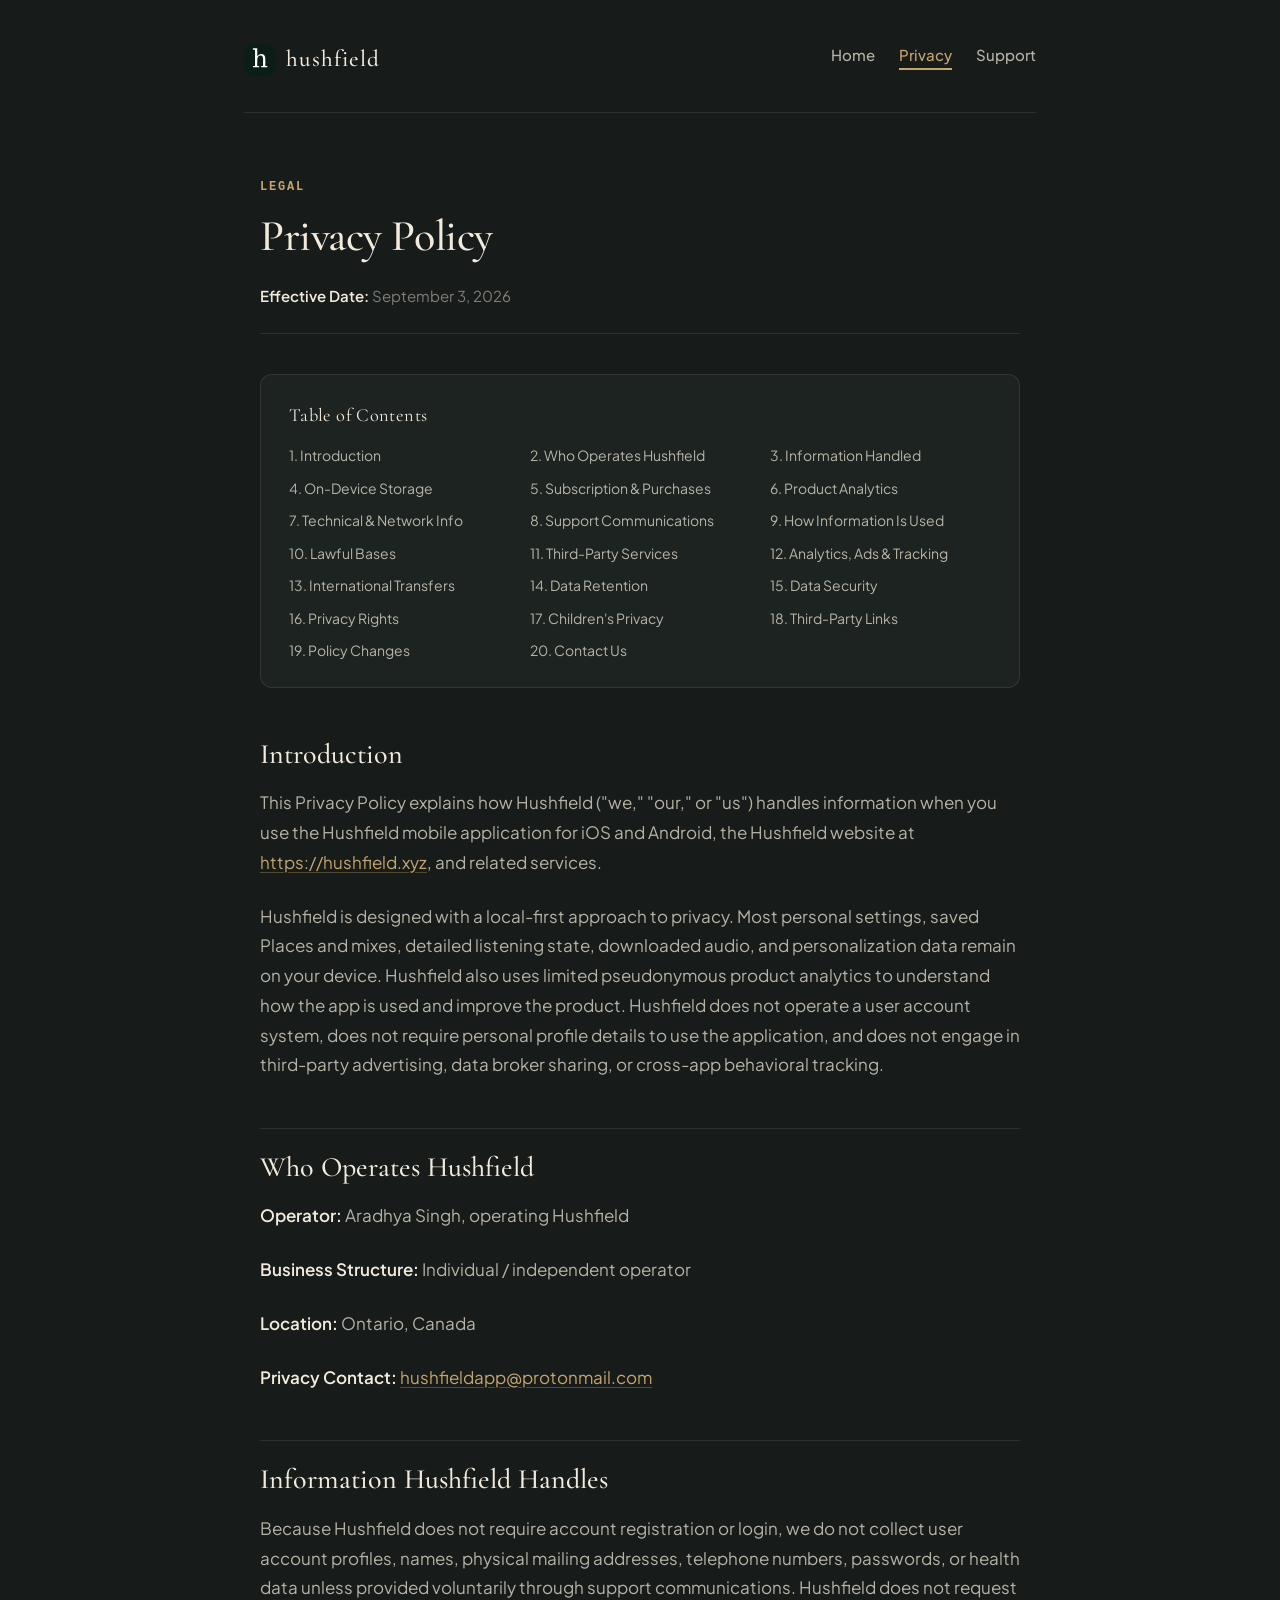
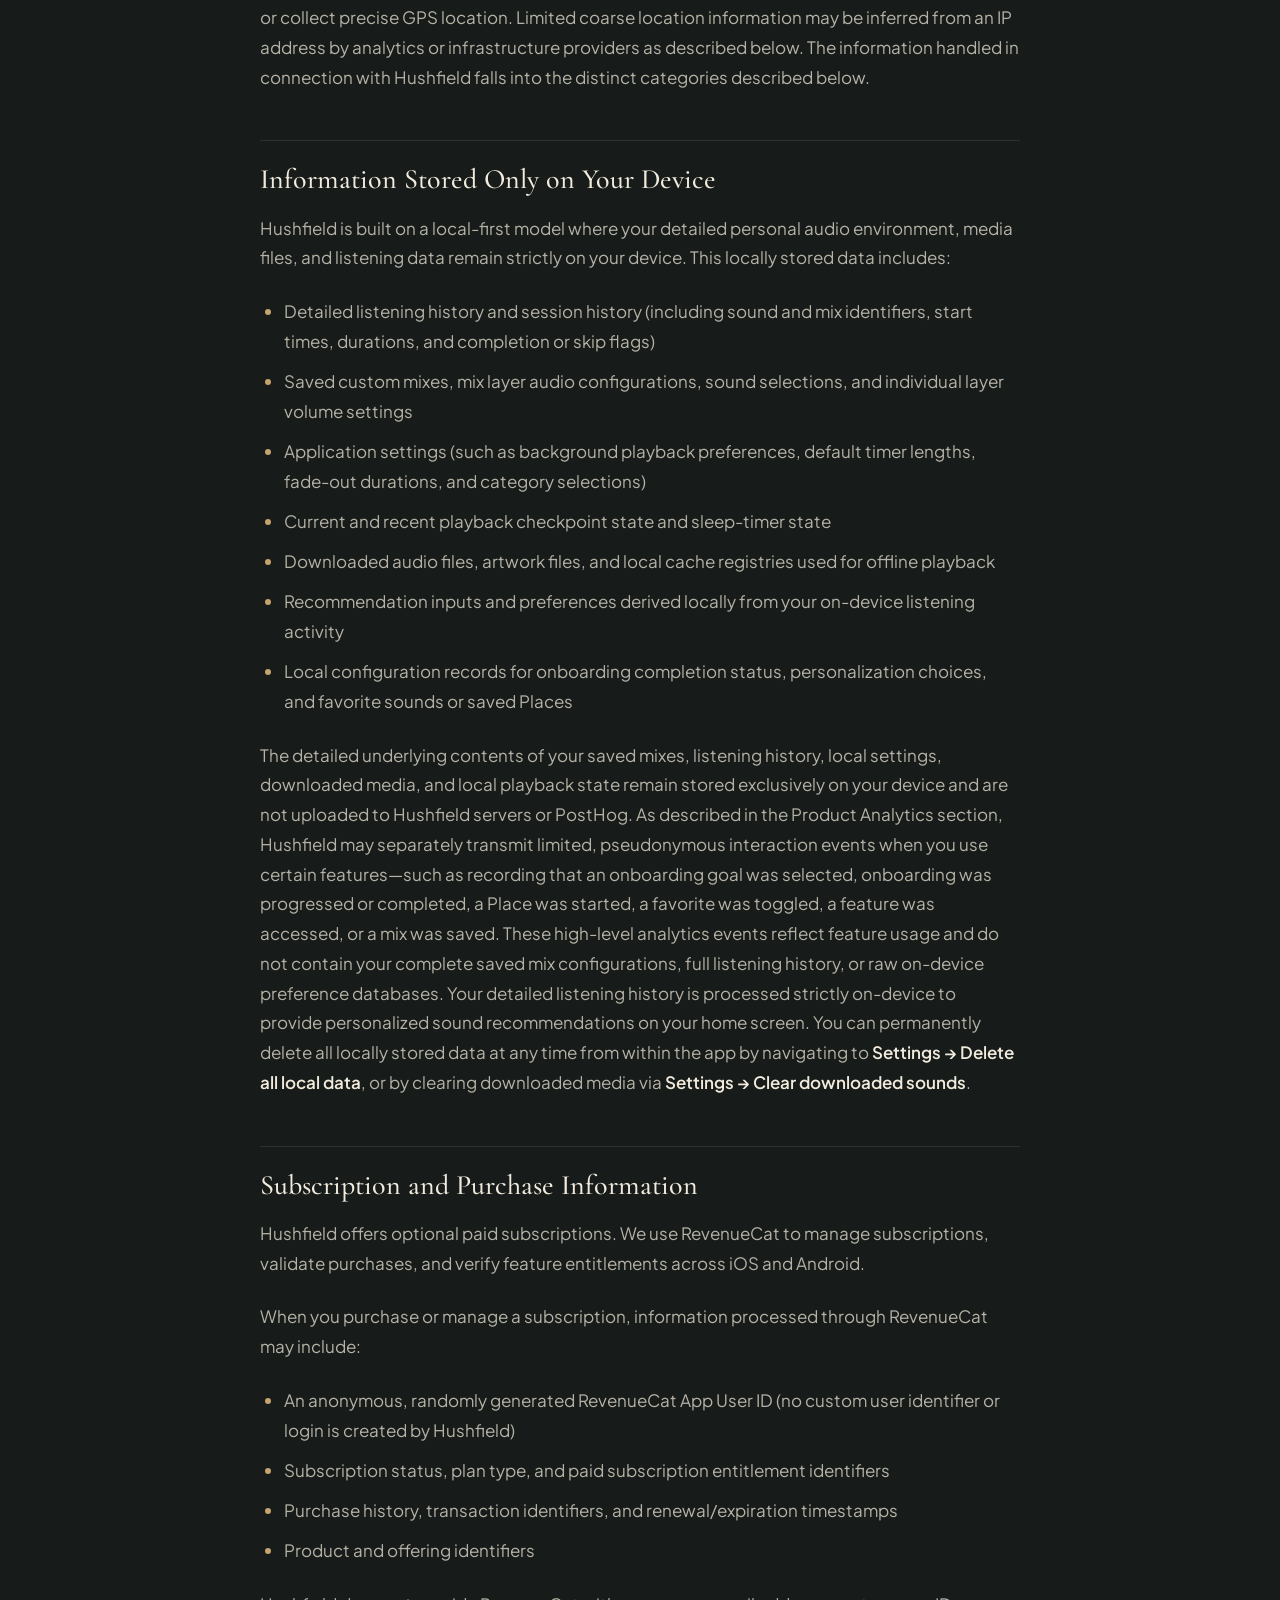
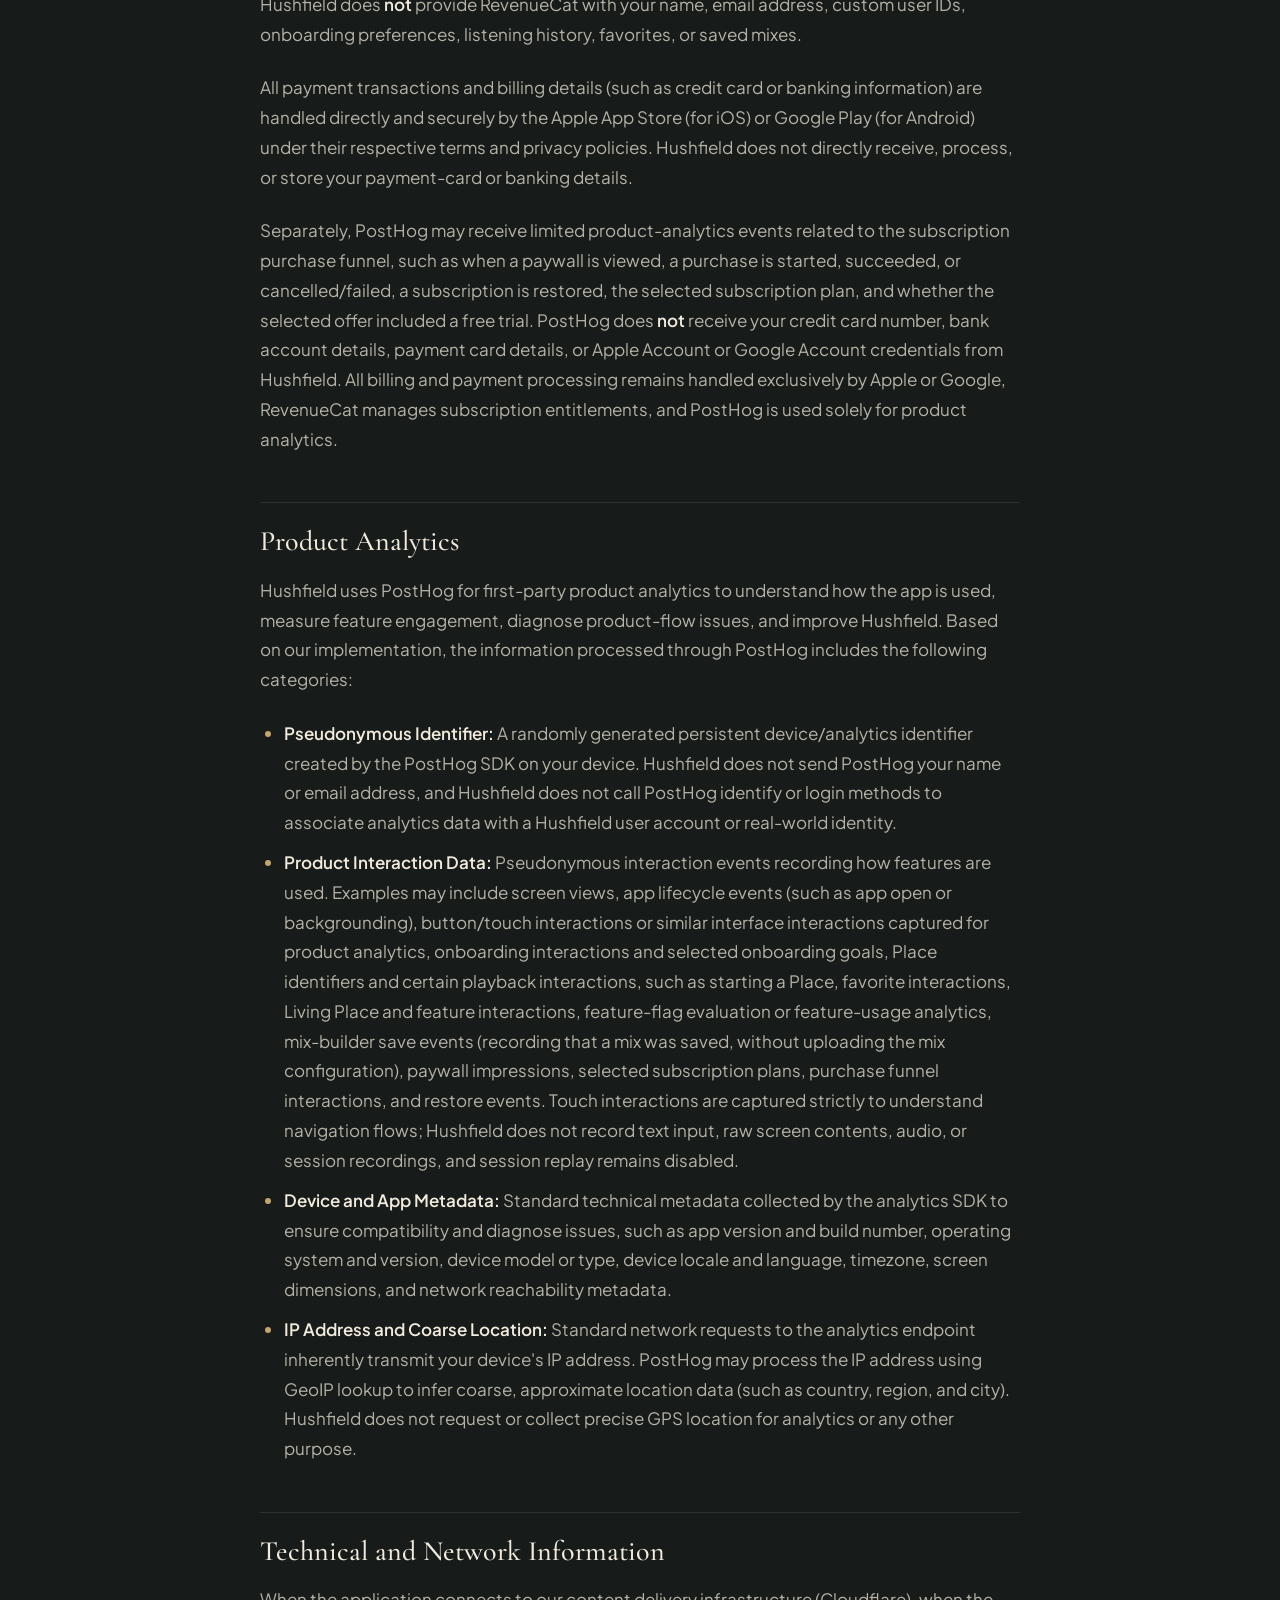
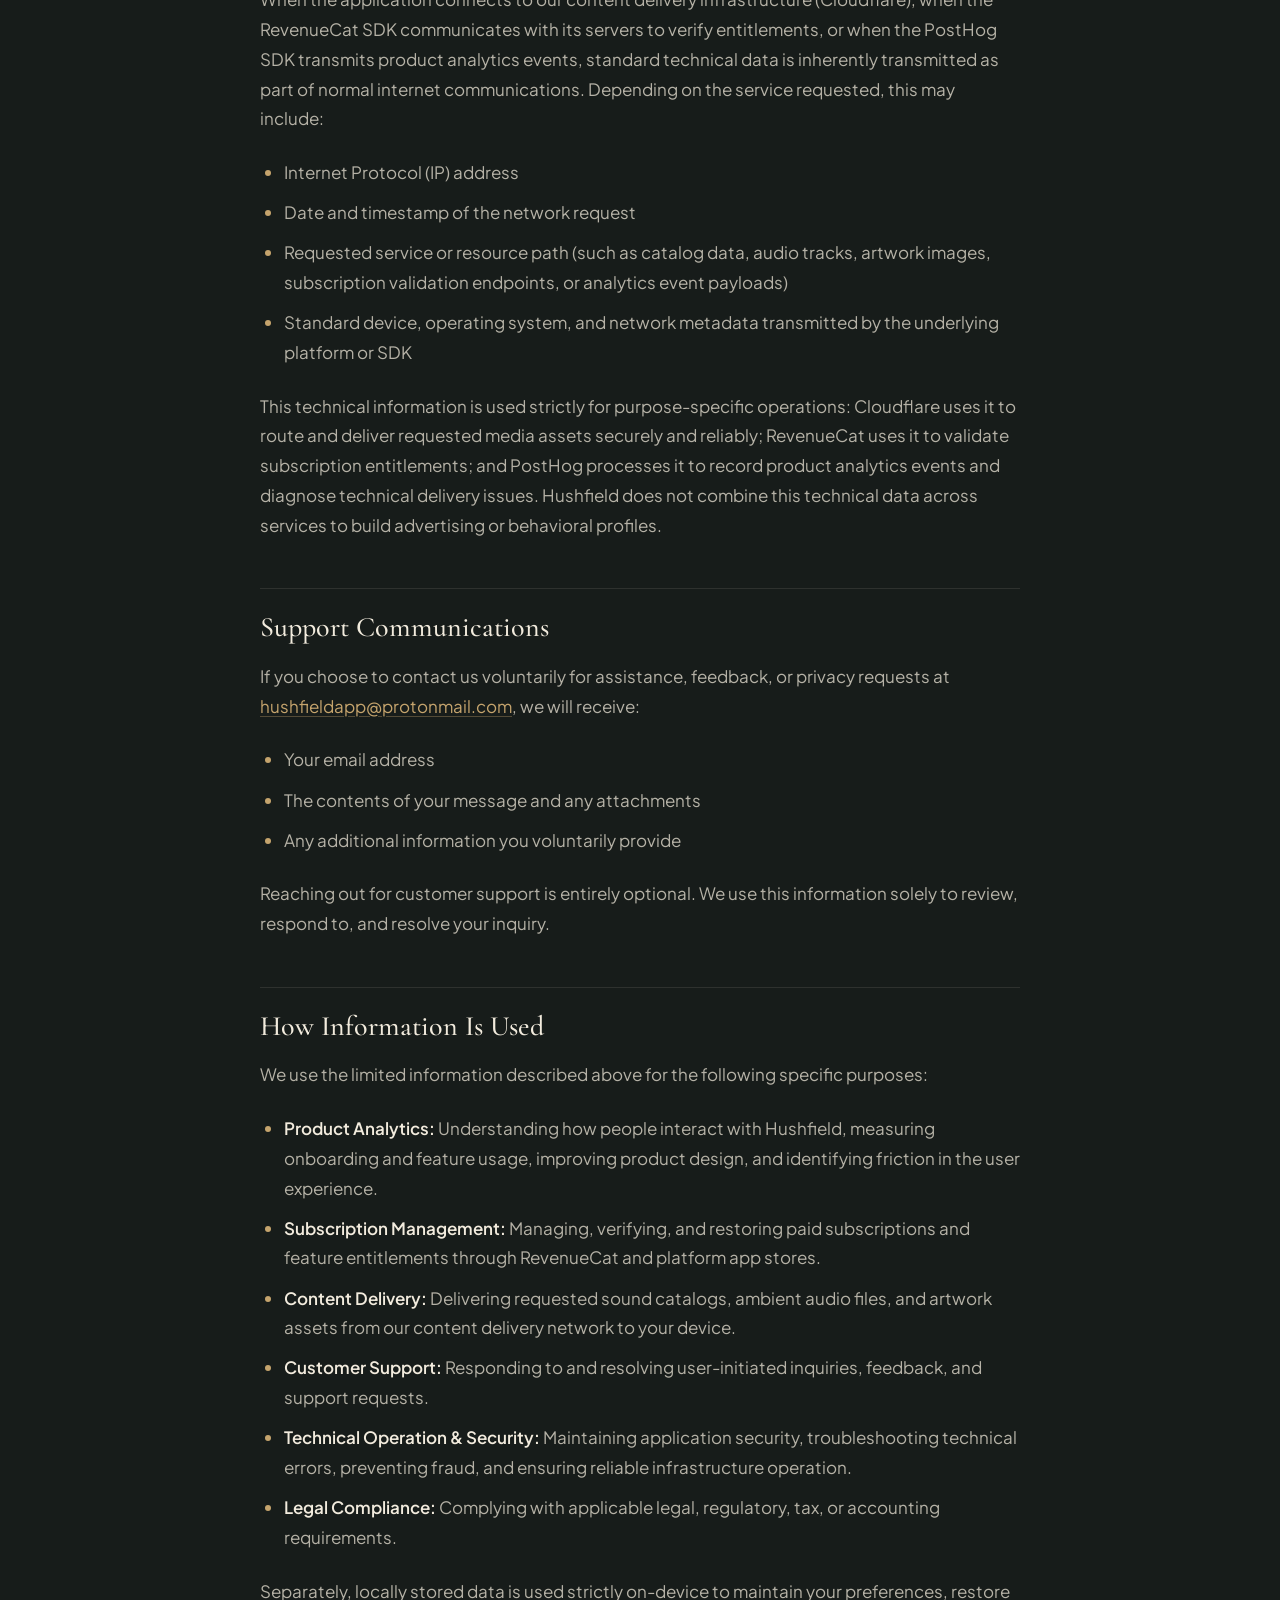
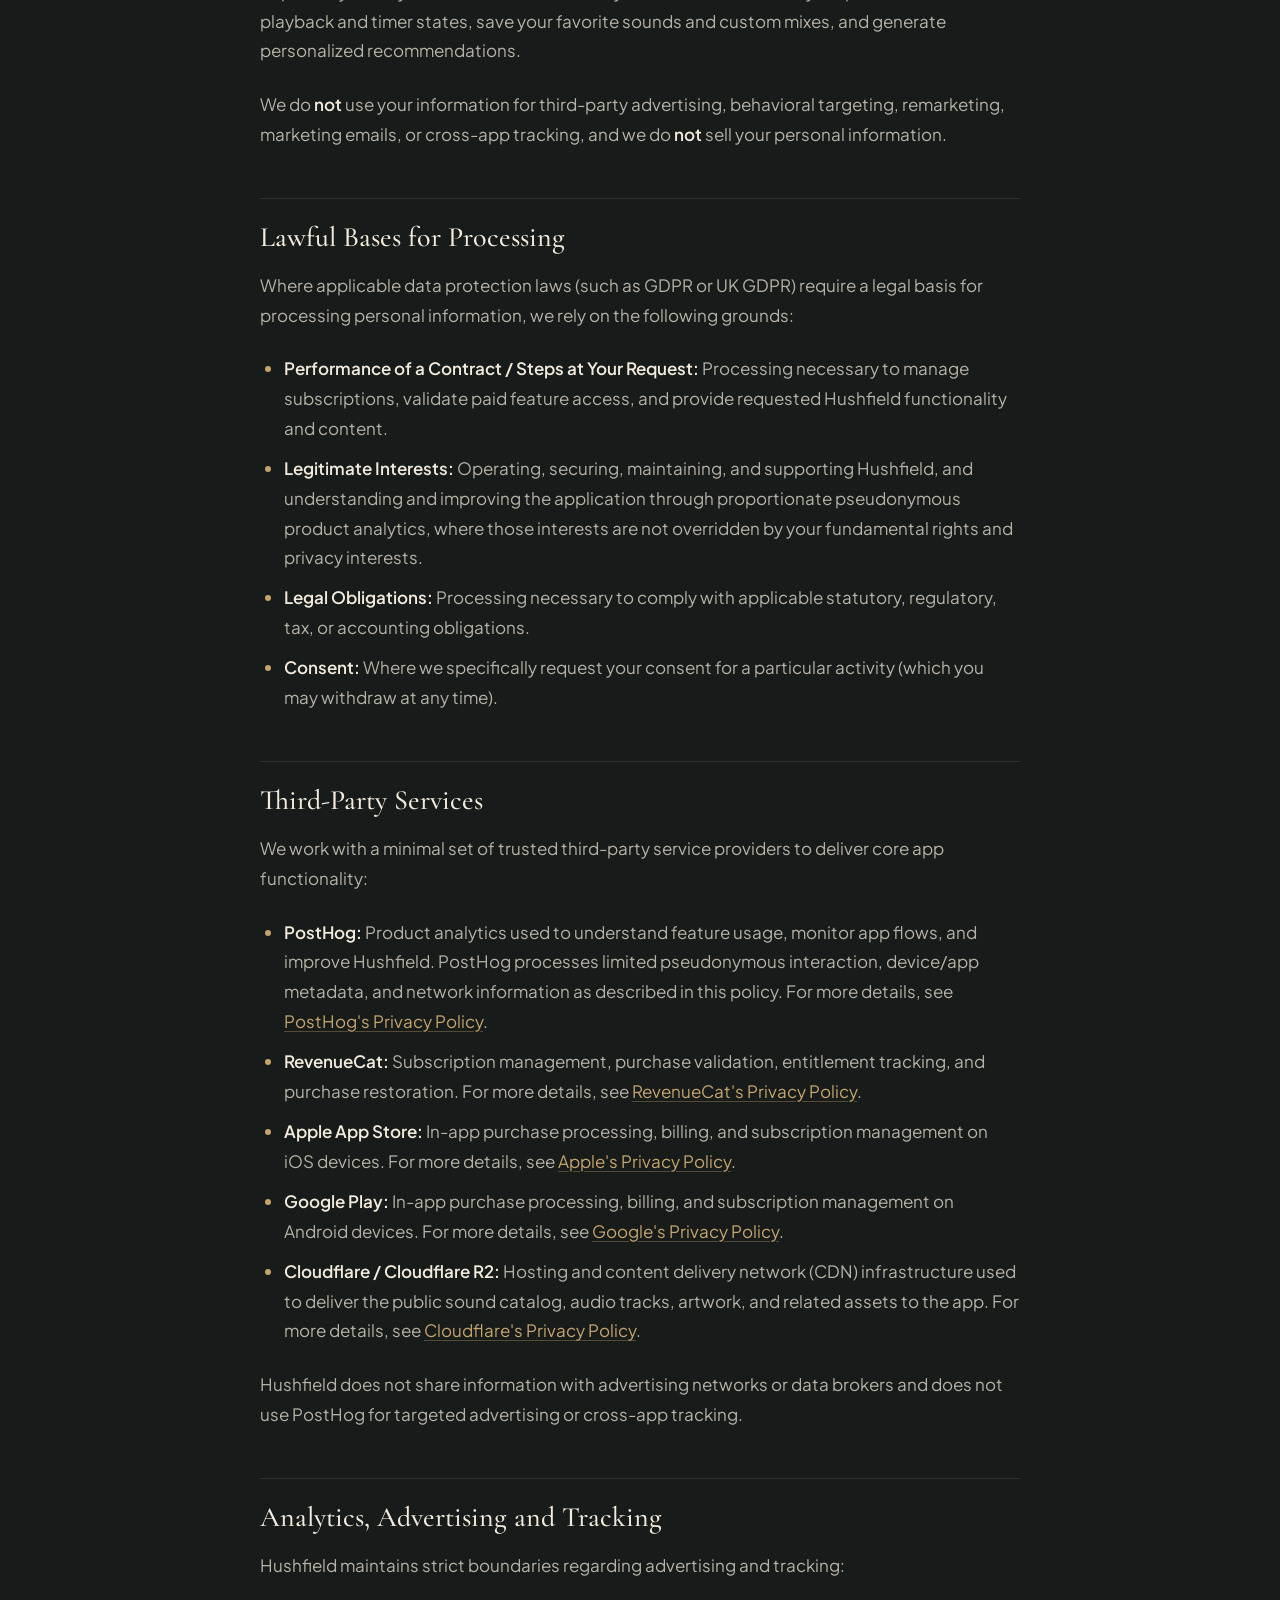
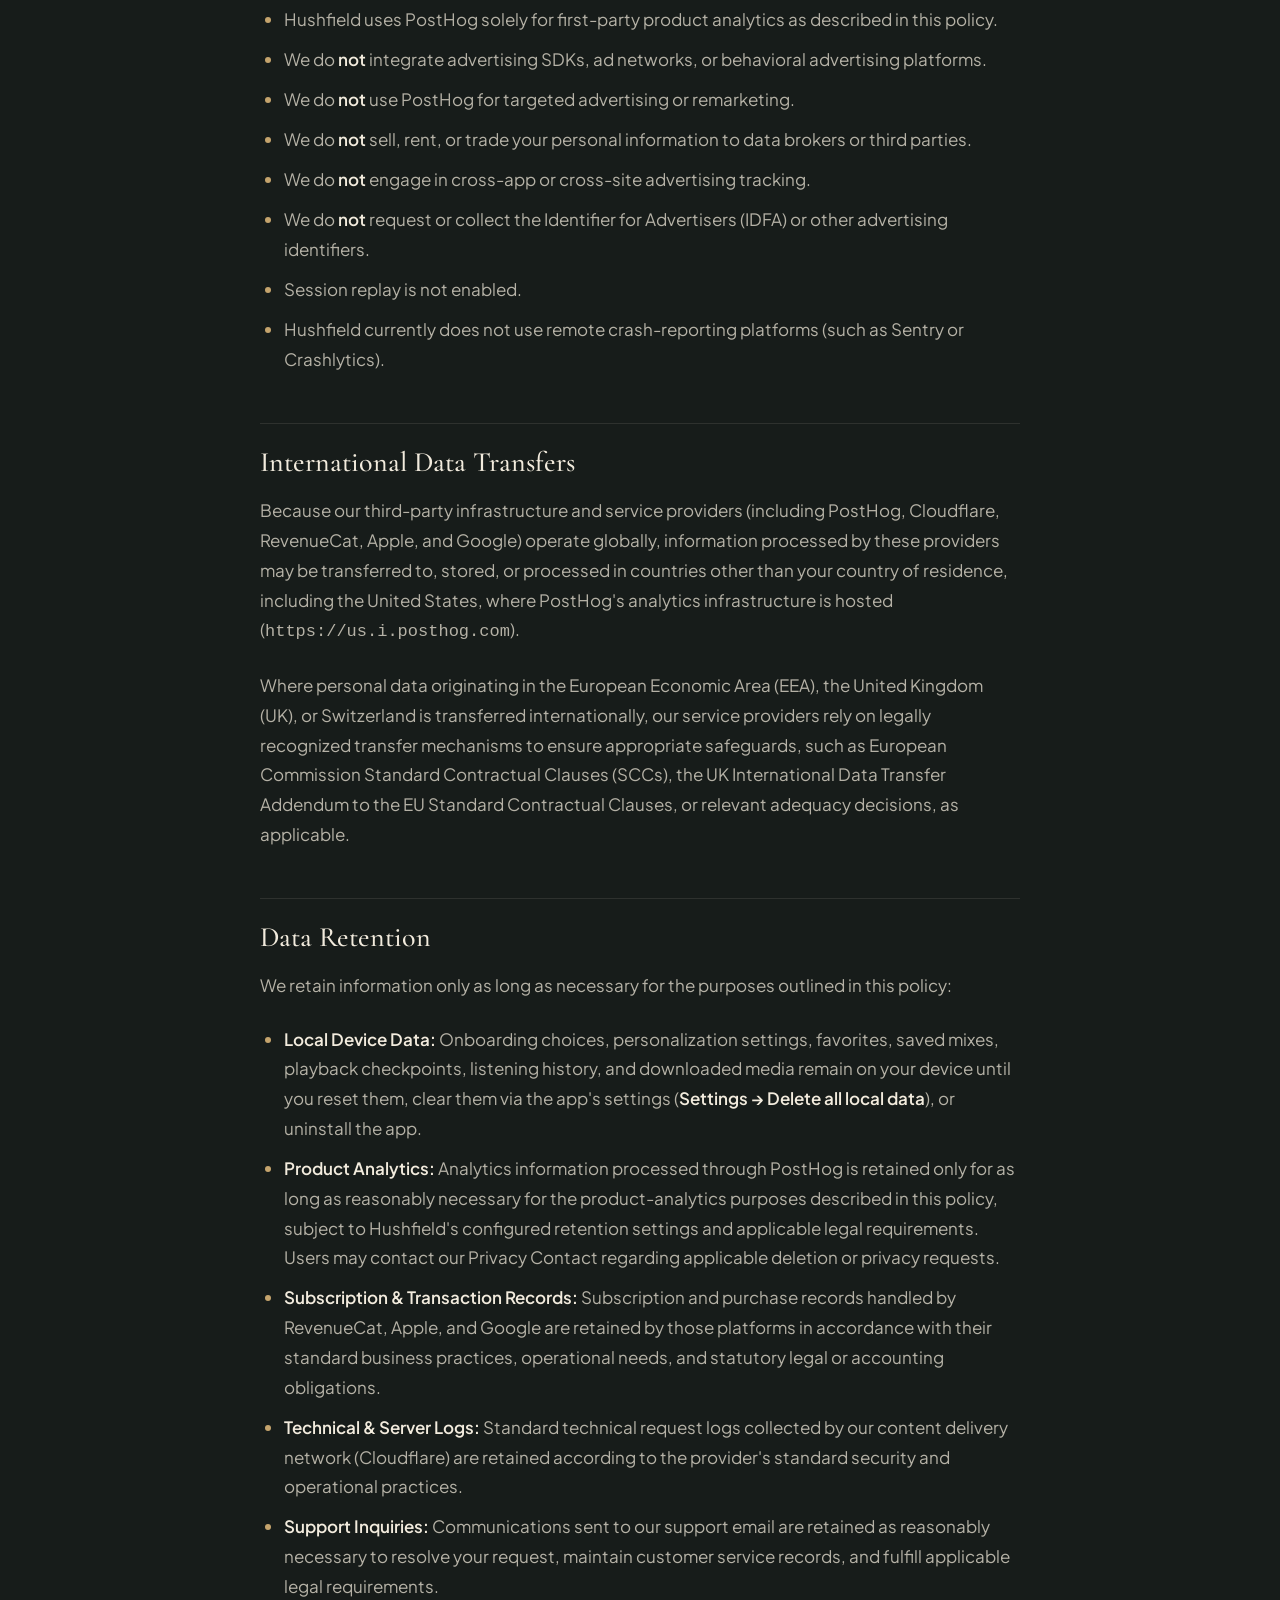
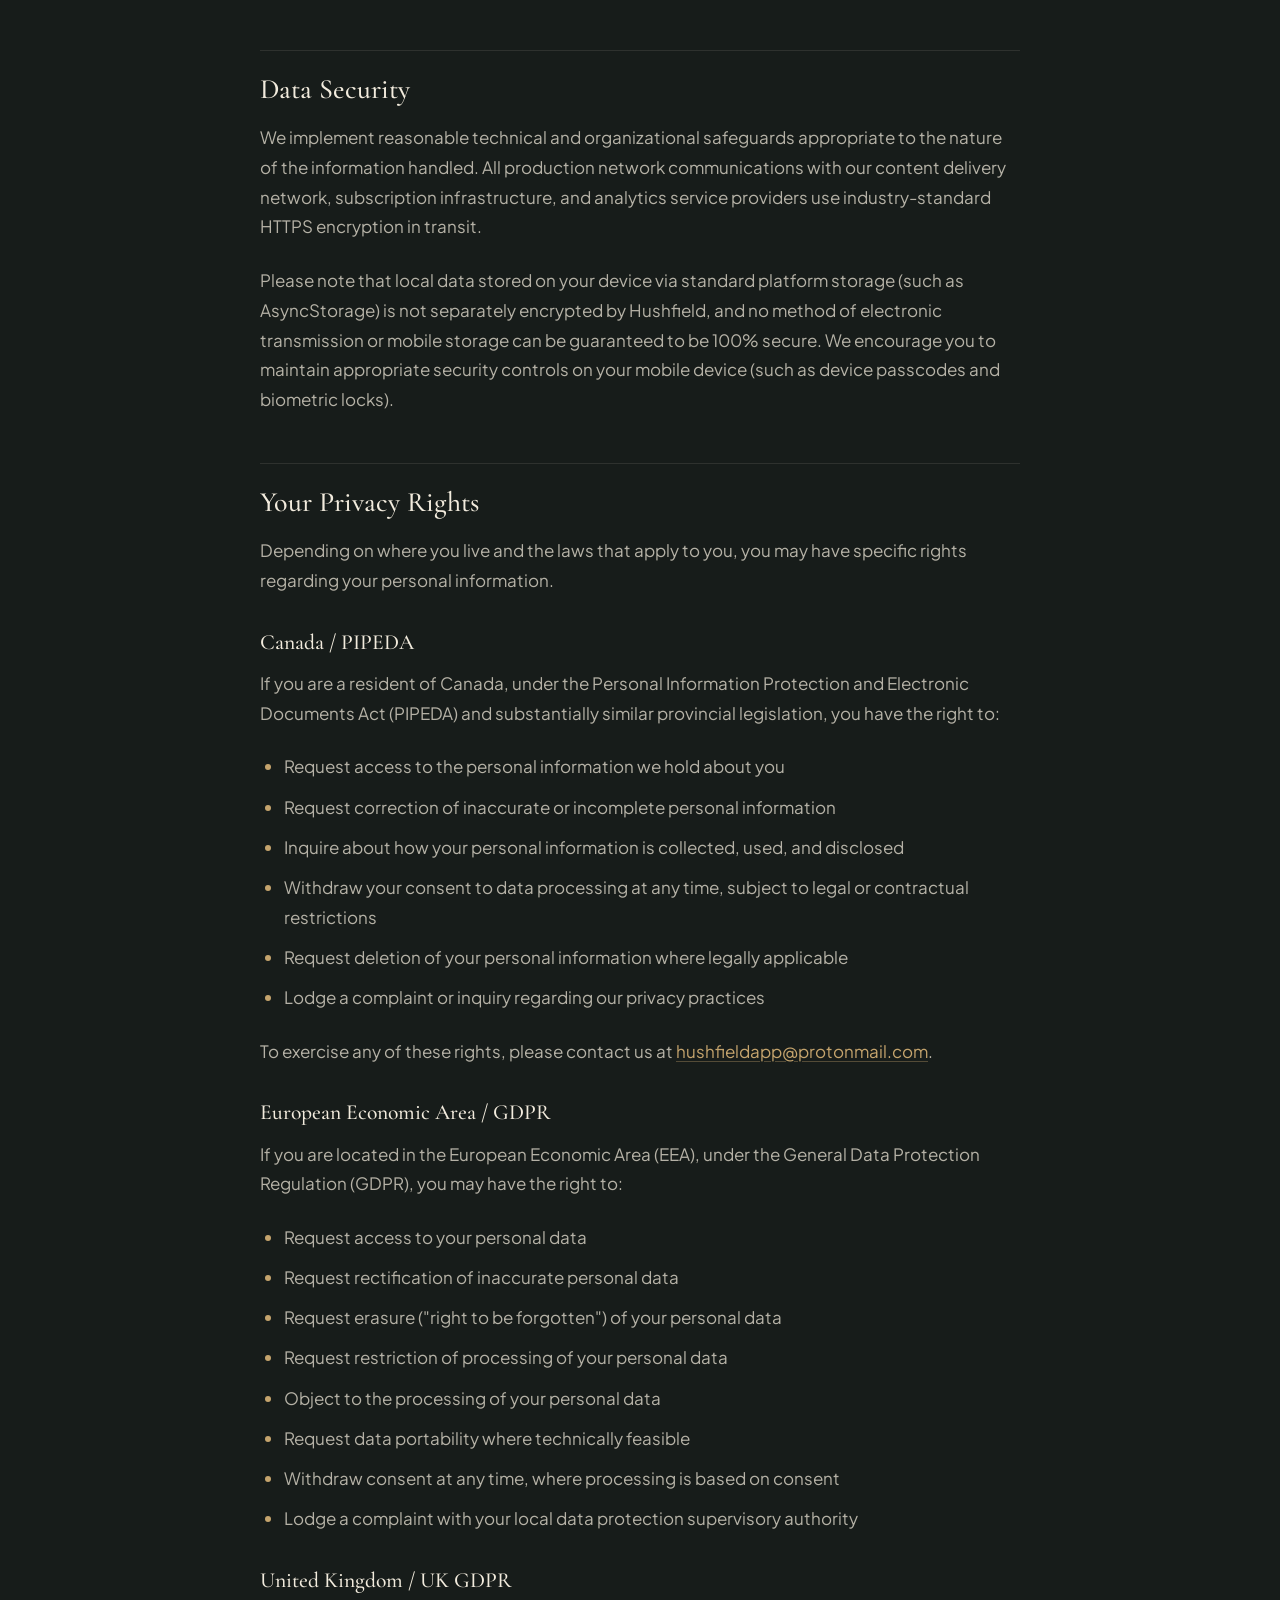
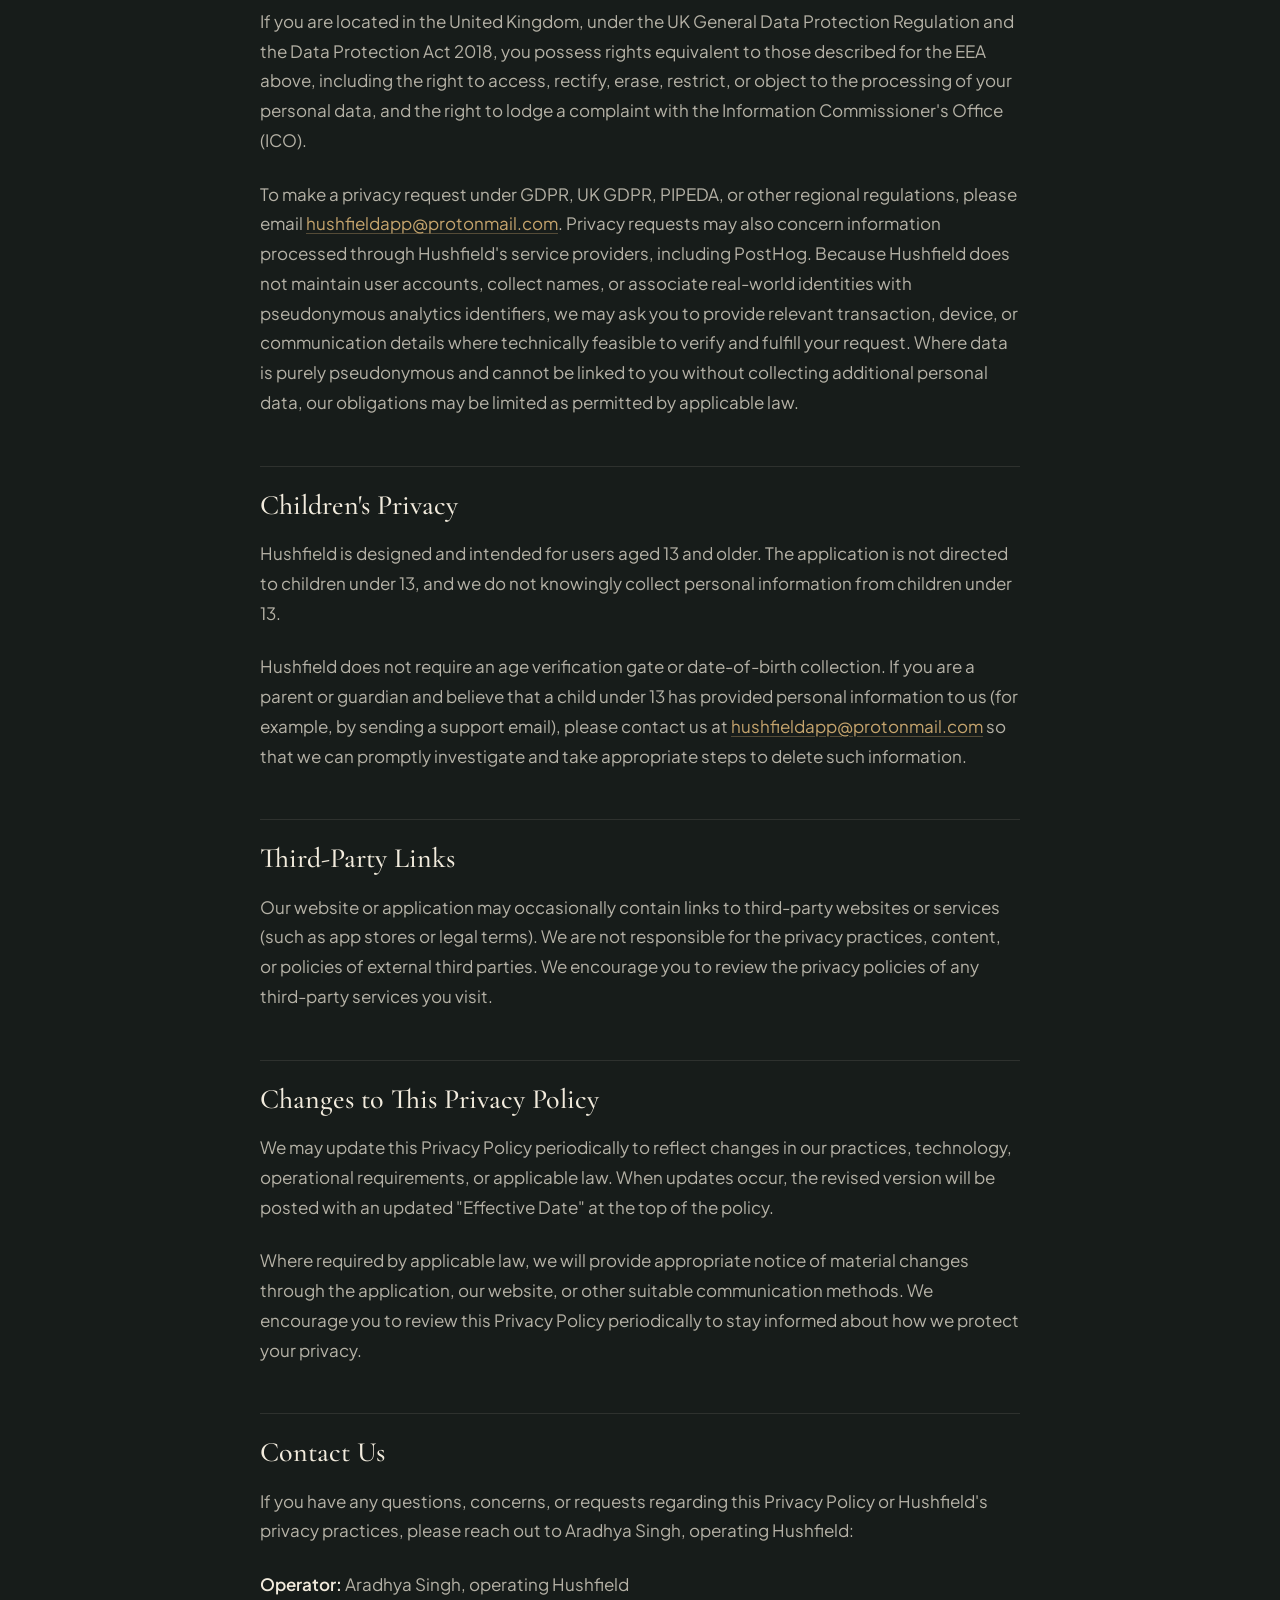
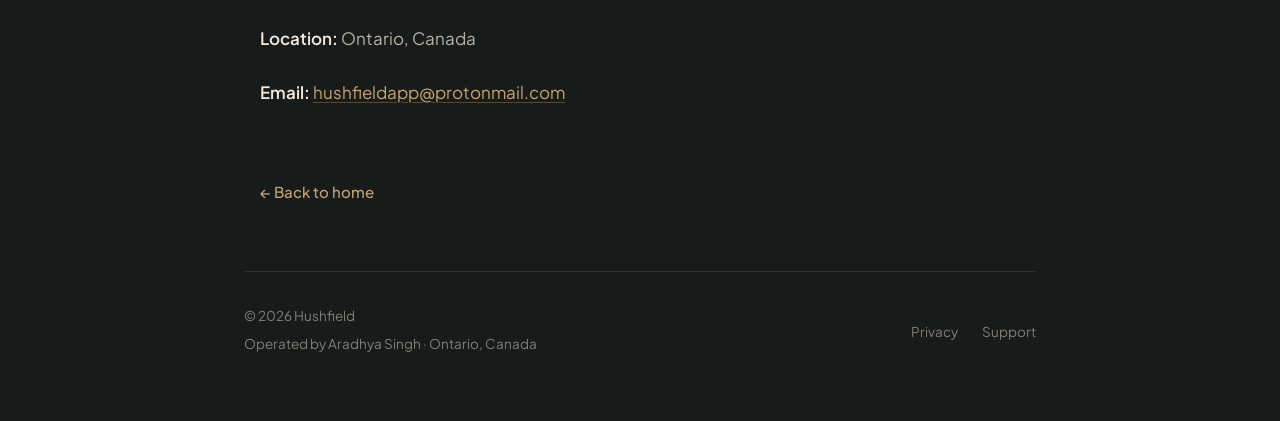
==== commit 49816e70: "Clarify PostHog touch autocapture, feature flags, local storage boundaries, and remove Pro terminolo" ====
--- a/privacy/index.html
+++ b/privacy/index.html
@@ -30,7 +30,7 @@
     <main class="site-main">
       <span class="eyebrow">LEGAL</span>
       <h1>Privacy Policy</h1>
-      <p class="effective-date"><strong>Effective Date:</strong> September 2, 2026</p>
+      <p class="effective-date"><strong>Effective Date:</strong> September 3, 2026</p>
 
       <nav class="toc-box" aria-label="Table of Contents">
         <div class="toc-title">Table of Contents</div>
@@ -73,26 +73,24 @@
         <p>Because Hushfield does not require account registration or login, we do not collect user account profiles, names, physical mailing addresses, telephone numbers, passwords, or health data unless provided voluntarily through support communications. Hushfield does not request or collect precise GPS location. Limited coarse location information may be inferred from an IP address by analytics or infrastructure providers as described below. The information handled in connection with Hushfield falls into the distinct categories described below.</p>
 
         <h2 id="information-stored-only-on-your-device">Information Stored Only on Your Device</h2>
-        <p>The vast majority of your interactions with Hushfield are processed and stored exclusively on your local device. This local data includes:</p>
-        <ul>
-          <li>Onboarding completion status and in-progress onboarding checkpoints</li>
-          <li>Onboarding selections, personalization choices, and wellness goal preferences (such as sleep, focus, relax, or noise-masking preferences)</li>
-          <li>Favorite sounds and saved Places</li>
-          <li>Saved mixes, custom mix layer configurations, sound selections, and volume settings</li>
+        <p>Hushfield is built on a local-first model where your detailed personal audio environment, media files, and listening data remain strictly on your device. This locally stored data includes:</p>
+        <ul>
+          <li>Detailed listening history and session history (including sound and mix identifiers, start times, durations, and completion or skip flags)</li>
+          <li>Saved custom mixes, mix layer audio configurations, sound selections, and individual layer volume settings</li>
           <li>Application settings (such as background playback preferences, default timer lengths, fade-out durations, and category selections)</li>
-          <li>Current and recent playback state and sleep-timer/checkpoint state</li>
-          <li>Detailed listening history and session history (including sound/mix identifiers, start times, durations, and completion or skip flags)</li>
+          <li>Current and recent playback checkpoint state and sleep-timer state</li>
+          <li>Downloaded audio files, artwork files, and local cache registries used for offline playback</li>
           <li>Recommendation inputs and preferences derived locally from your on-device listening activity</li>
-          <li>Downloaded audio files, artwork files, and local cache registries used for offline playback</li>
-        </ul>
-        <p>The underlying contents of your saved mixes, detailed listening history, local settings, downloaded media, and local playback state remain stored on your device and are not uploaded to PostHog or external servers. Hushfield separately sends limited product-analytics events describing how features are used. For example, Hushfield may record that a Place was played, a feature was used, onboarding was completed, or a mix was saved, together with limited identifiers and device/app metadata described in the Product Analytics section. Your detailed listening history is processed strictly on-device to provide personalized sound recommendations on your home screen. You can permanently delete all locally stored data at any time from within the app by navigating to <strong>Settings &rarr; Delete all local data</strong>, or by clearing downloaded media via <strong>Settings &rarr; Clear downloaded sounds</strong>.</p>
+          <li>Local configuration records for onboarding completion status, personalization choices, and favorite sounds or saved Places</li>
+        </ul>
+        <p>The detailed underlying contents of your saved mixes, listening history, local settings, downloaded media, and local playback state remain stored exclusively on your device and are not uploaded to Hushfield servers or PostHog. As described in the Product Analytics section, Hushfield may separately transmit limited, pseudonymous interaction events when you use certain features—such as recording that an onboarding goal was selected, onboarding was progressed or completed, a Place was started, a favorite was toggled, a feature was accessed, or a mix was saved. These high-level analytics events reflect feature usage and do not contain your complete saved mix configurations, full listening history, or raw on-device preference databases. Your detailed listening history is processed strictly on-device to provide personalized sound recommendations on your home screen. You can permanently delete all locally stored data at any time from within the app by navigating to <strong>Settings &rarr; Delete all local data</strong>, or by clearing downloaded media via <strong>Settings &rarr; Clear downloaded sounds</strong>.</p>
 
         <h2 id="subscription-and-purchase-information">Subscription and Purchase Information</h2>
         <p>Hushfield offers optional paid subscriptions. We use RevenueCat to manage subscriptions, validate purchases, and verify feature entitlements across iOS and Android.</p>
         <p>When you purchase or manage a subscription, information processed through RevenueCat may include:</p>
         <ul>
           <li>An anonymous, randomly generated RevenueCat App User ID (no custom user identifier or login is created by Hushfield)</li>
-          <li>Subscription status, plan type, and entitlement identifiers (such as Pro access)</li>
+          <li>Subscription status, plan type, and paid subscription entitlement identifiers</li>
           <li>Purchase history, transaction identifiers, and renewal/expiration timestamps</li>
           <li>Product and offering identifiers</li>
         </ul>
@@ -104,7 +102,7 @@
         <p>Hushfield uses PostHog for first-party product analytics to understand how the app is used, measure feature engagement, diagnose product-flow issues, and improve Hushfield. Based on our implementation, the information processed through PostHog includes the following categories:</p>
         <ul>
           <li><strong>Pseudonymous Identifier:</strong> A randomly generated persistent device/analytics identifier created by the PostHog SDK on your device. Hushfield does not send PostHog your name or email address, and Hushfield does not call PostHog identify or login methods to associate analytics data with a Hushfield user account or real-world identity.</li>
-          <li><strong>Product Interaction Data:</strong> Pseudonymous interaction events recording how features are used. Examples may include screen views, app lifecycle events (such as app open or backgrounding), onboarding interactions and selected onboarding goals, Place identifiers and certain playback interactions, such as starting a Place, favorite interactions, Living Place and feature interactions, mix-builder save events (recording that a mix was saved, without uploading the mix configuration), paywall impressions, selected subscription plans, purchase funnel interactions, and restore events.</li>
+          <li><strong>Product Interaction Data:</strong> Pseudonymous interaction events recording how features are used. Examples may include screen views, app lifecycle events (such as app open or backgrounding), button/touch interactions or similar interface interactions captured for product analytics, onboarding interactions and selected onboarding goals, Place identifiers and certain playback interactions, such as starting a Place, favorite interactions, Living Place and feature interactions, feature-flag evaluation or feature-usage analytics, mix-builder save events (recording that a mix was saved, without uploading the mix configuration), paywall impressions, selected subscription plans, purchase funnel interactions, and restore events. Touch interactions are captured strictly to understand navigation flows; Hushfield does not record text input, raw screen contents, audio, or session recordings, and session replay remains disabled.</li>
           <li><strong>Device and App Metadata:</strong> Standard technical metadata collected by the analytics SDK to ensure compatibility and diagnose issues, such as app version and build number, operating system and version, device model or type, device locale and language, timezone, screen dimensions, and network reachability metadata.</li>
           <li><strong>IP Address and Coarse Location:</strong> Standard network requests to the analytics endpoint inherently transmit your device's IP address. PostHog may process the IP address using GeoIP lookup to infer coarse, approximate location data (such as country, region, and city). Hushfield does not request or collect precise GPS location for analytics or any other purpose.</li>
         </ul>
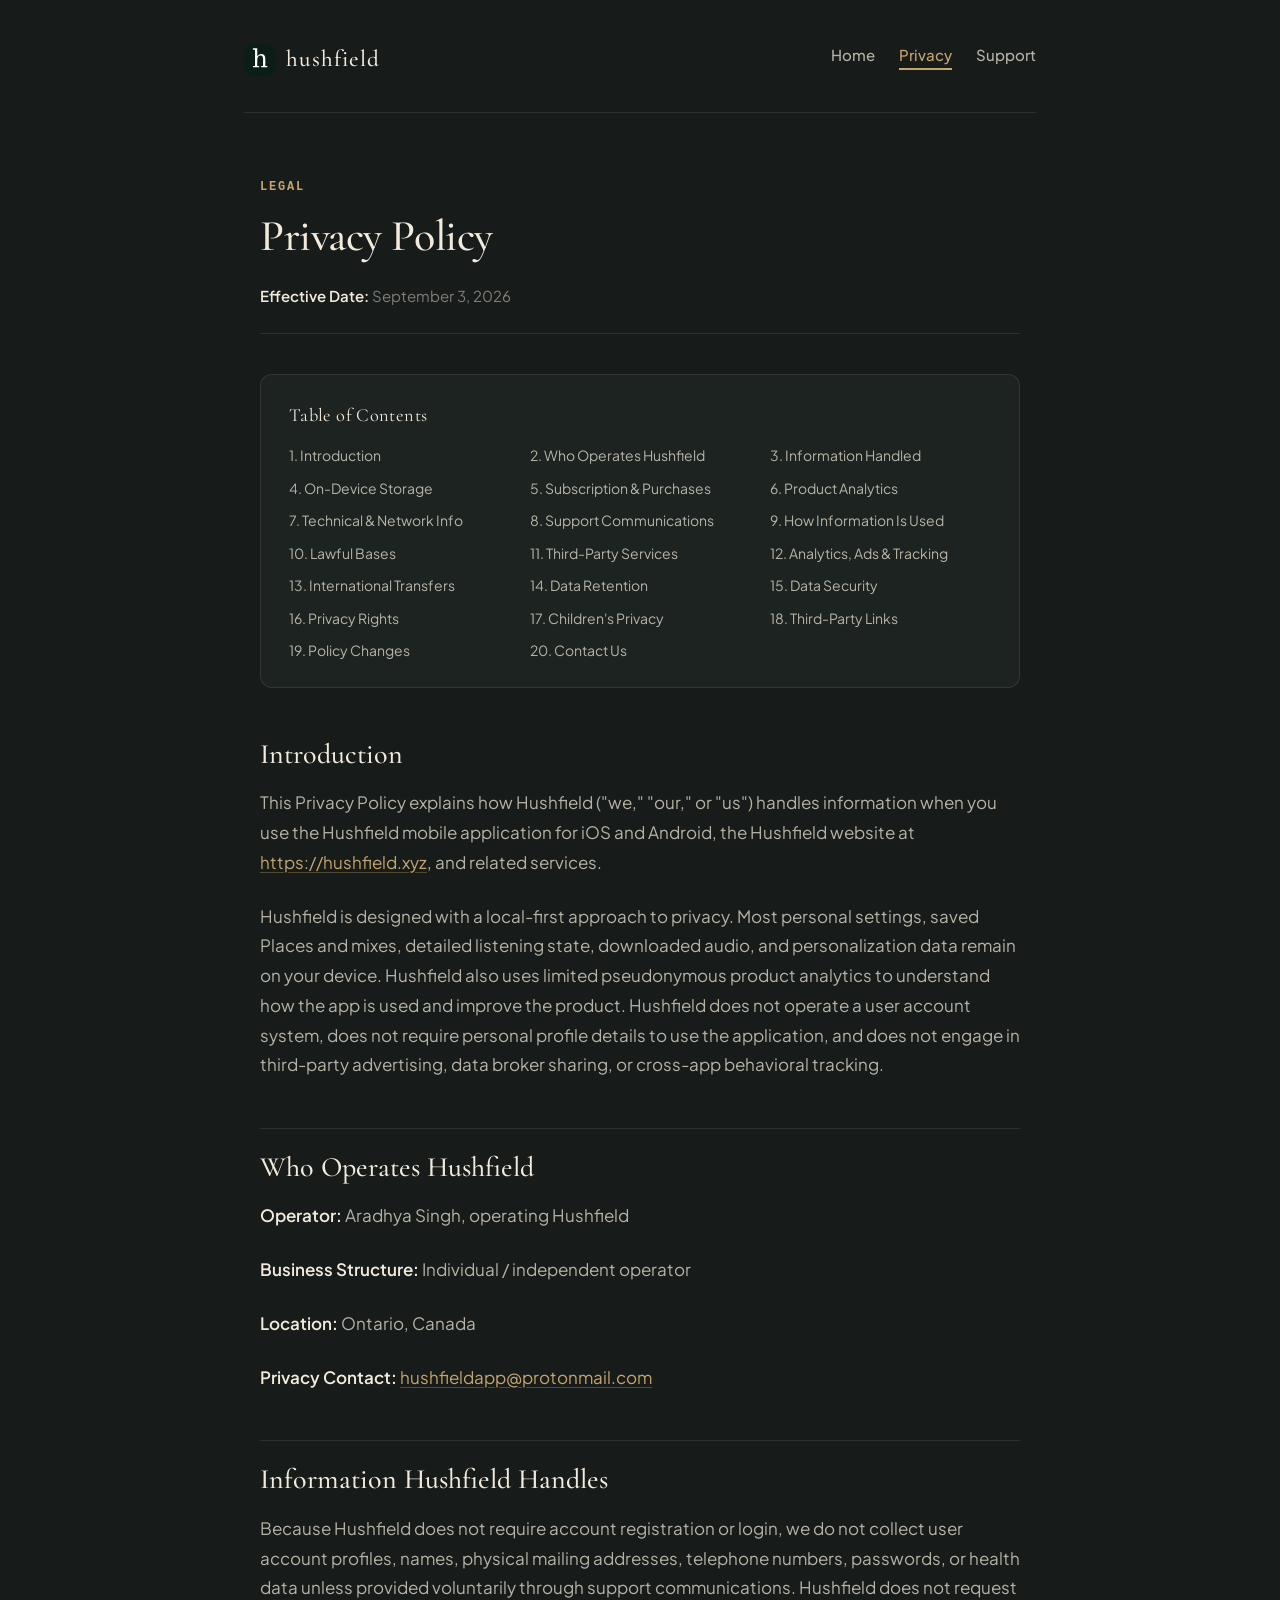
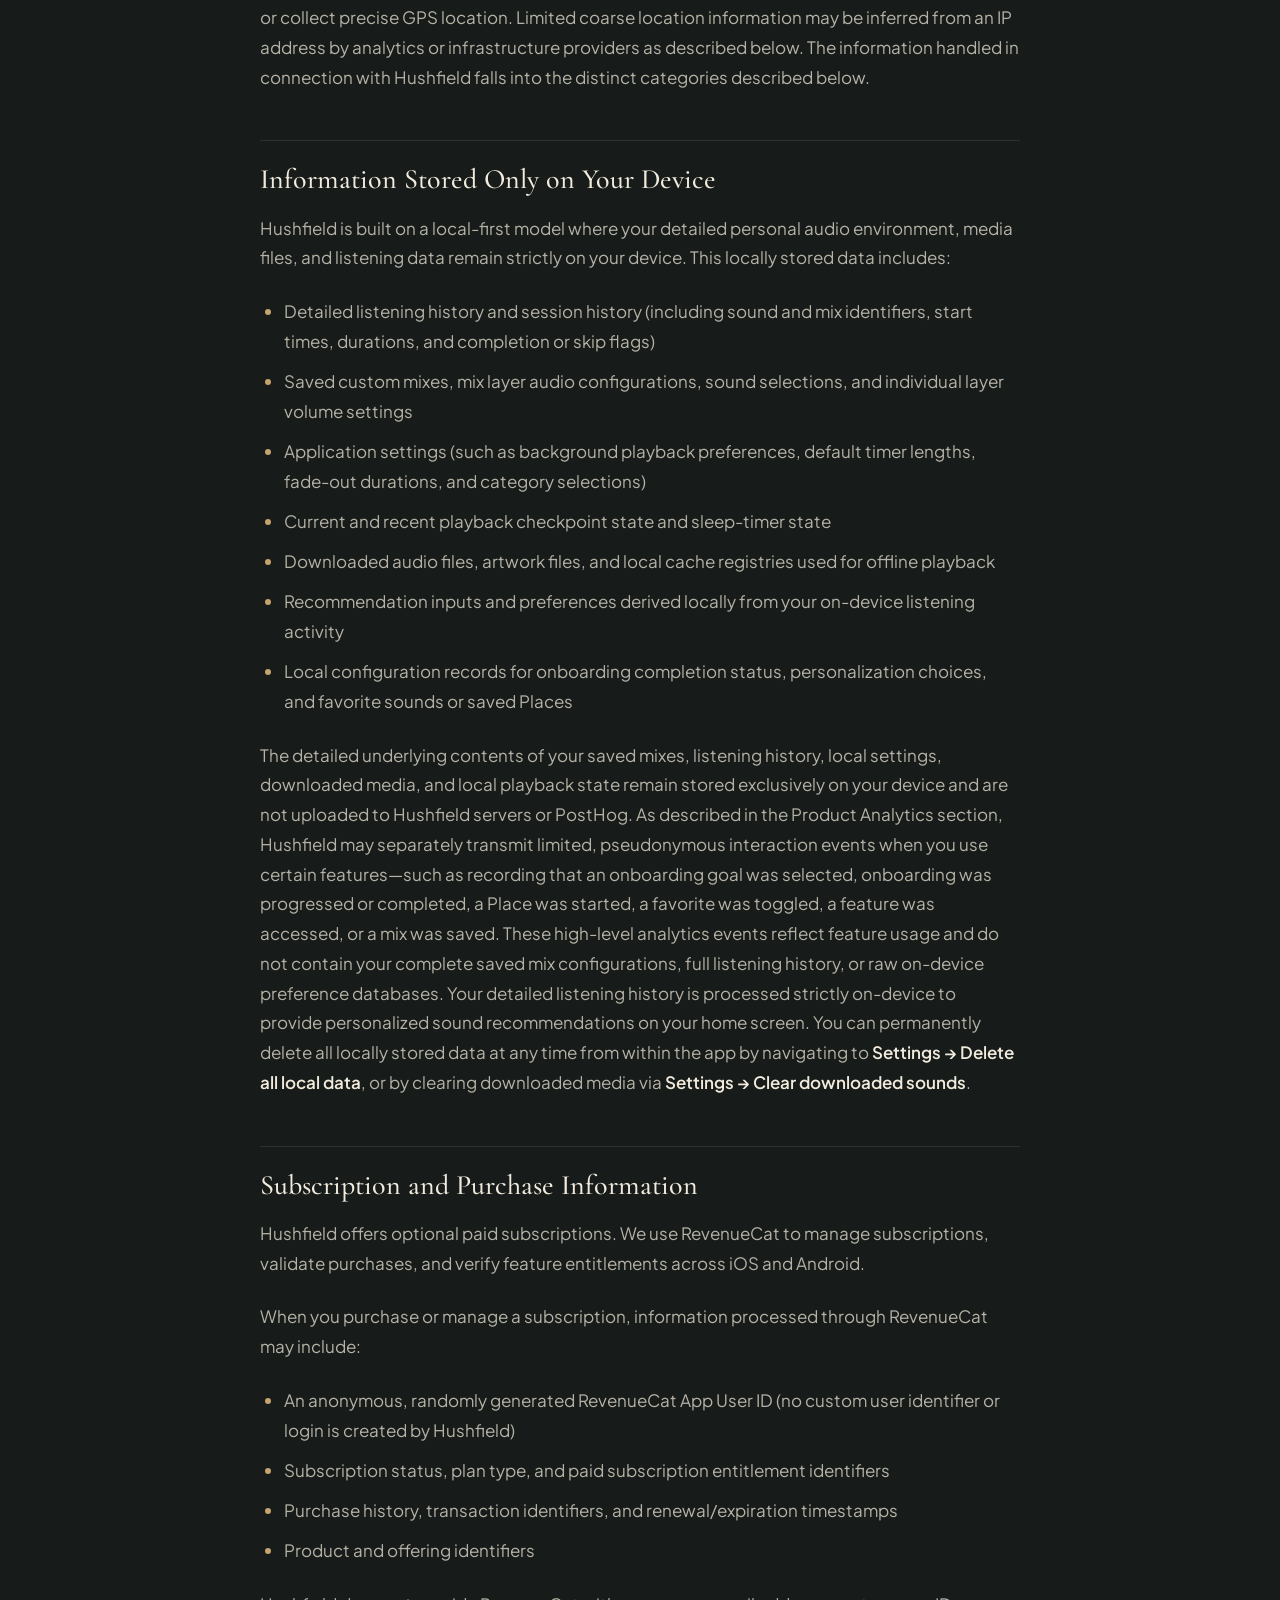
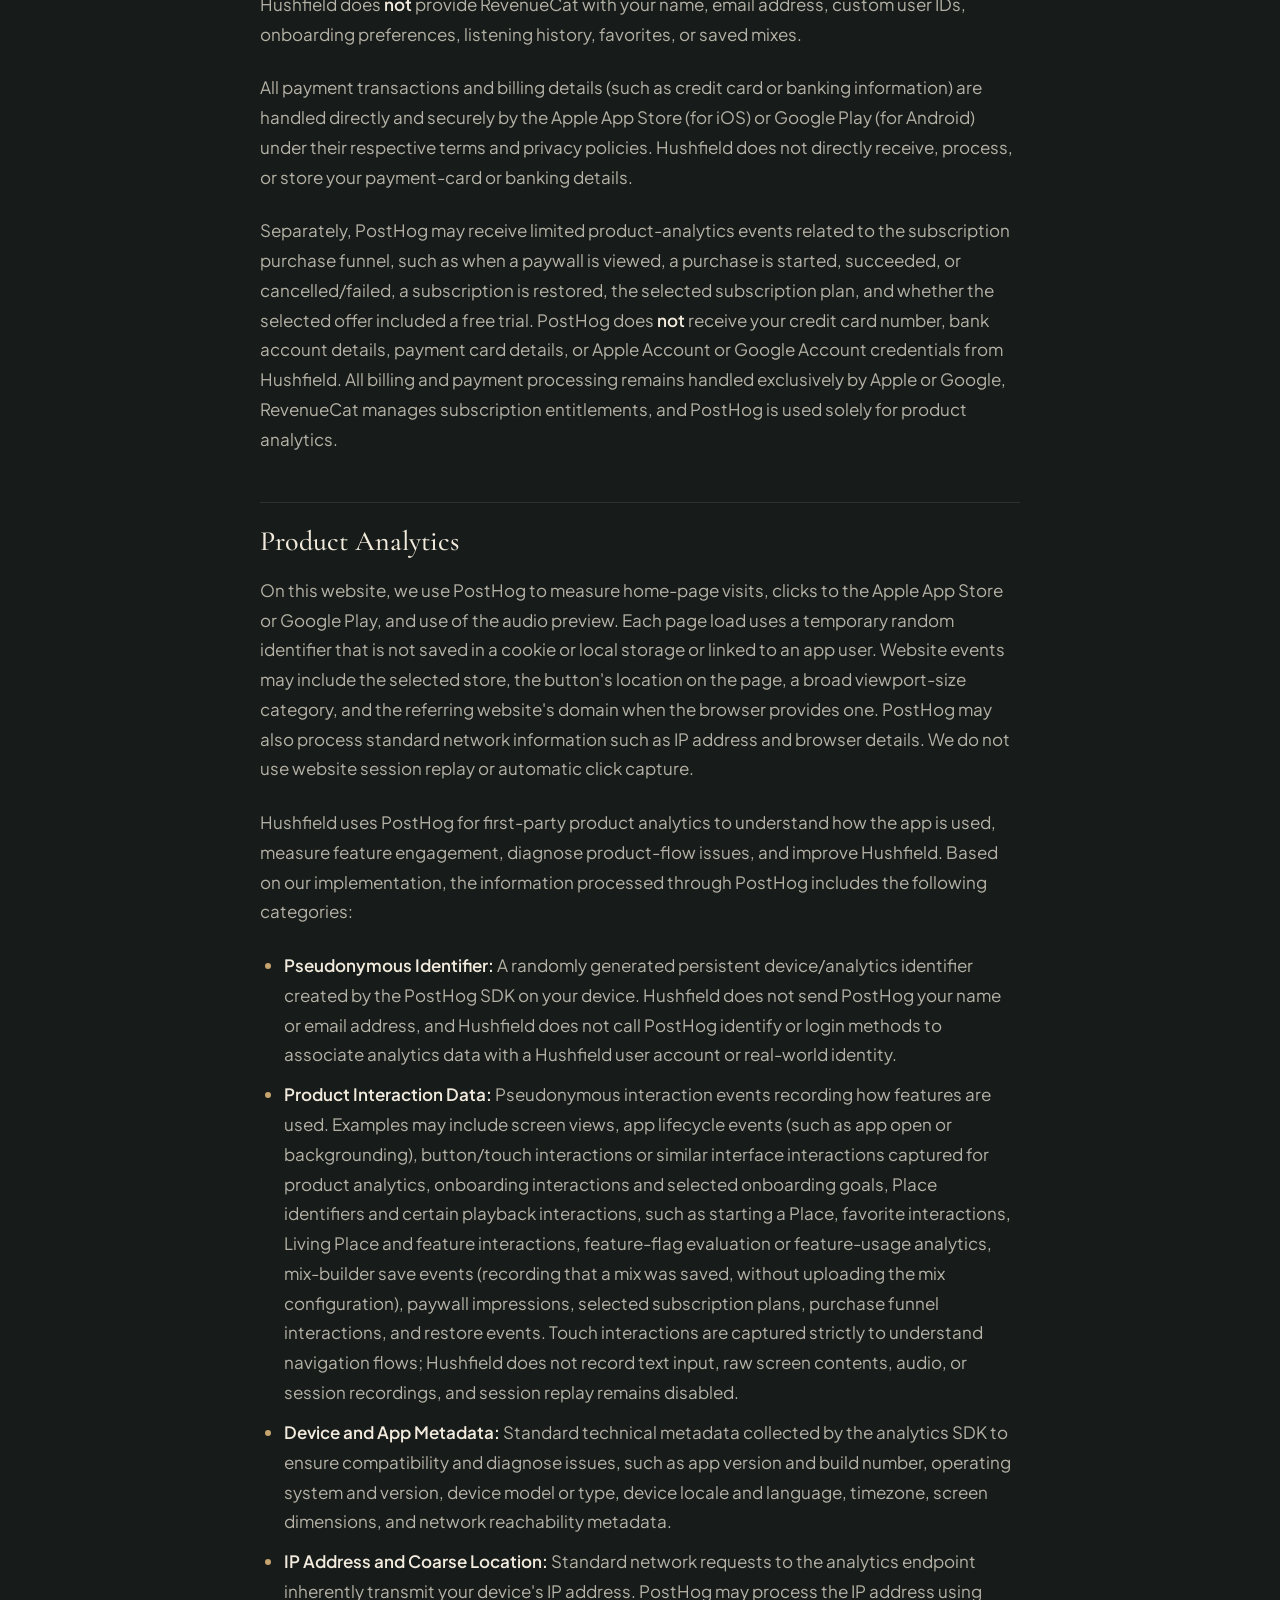
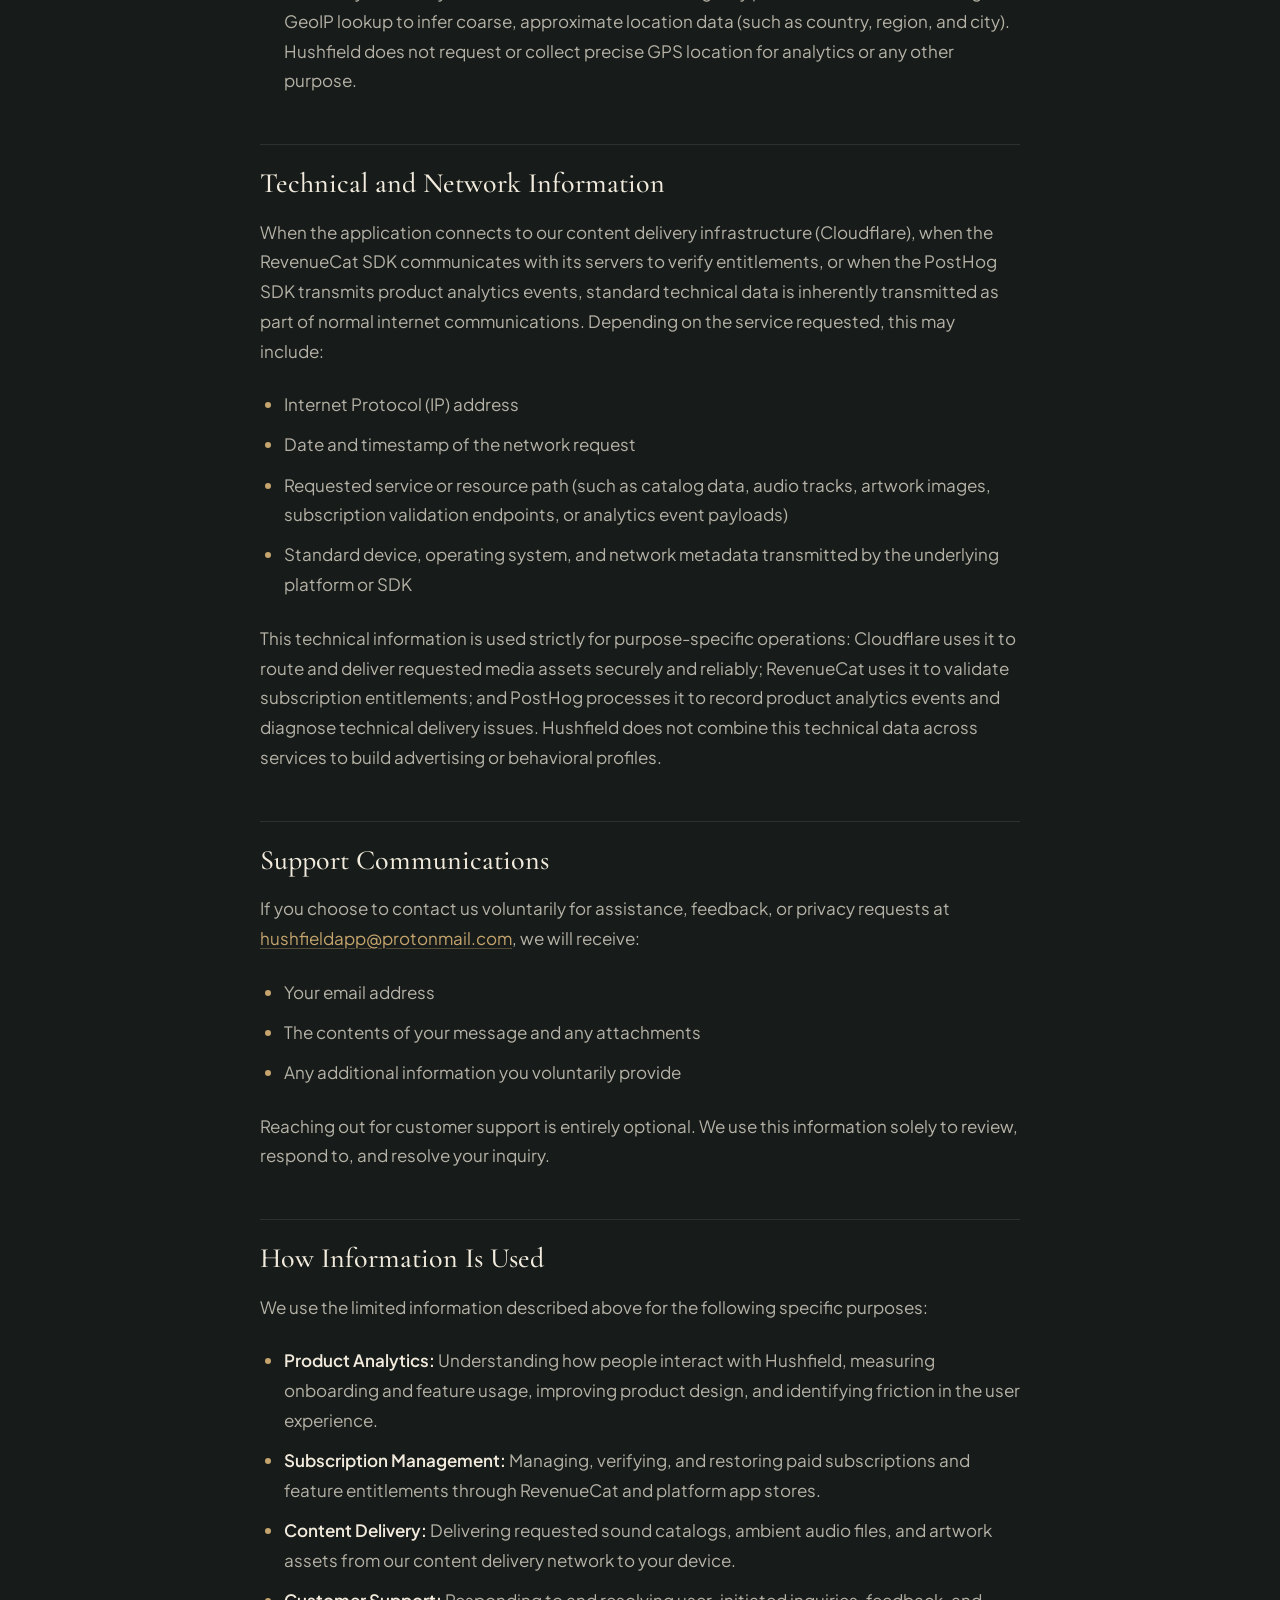
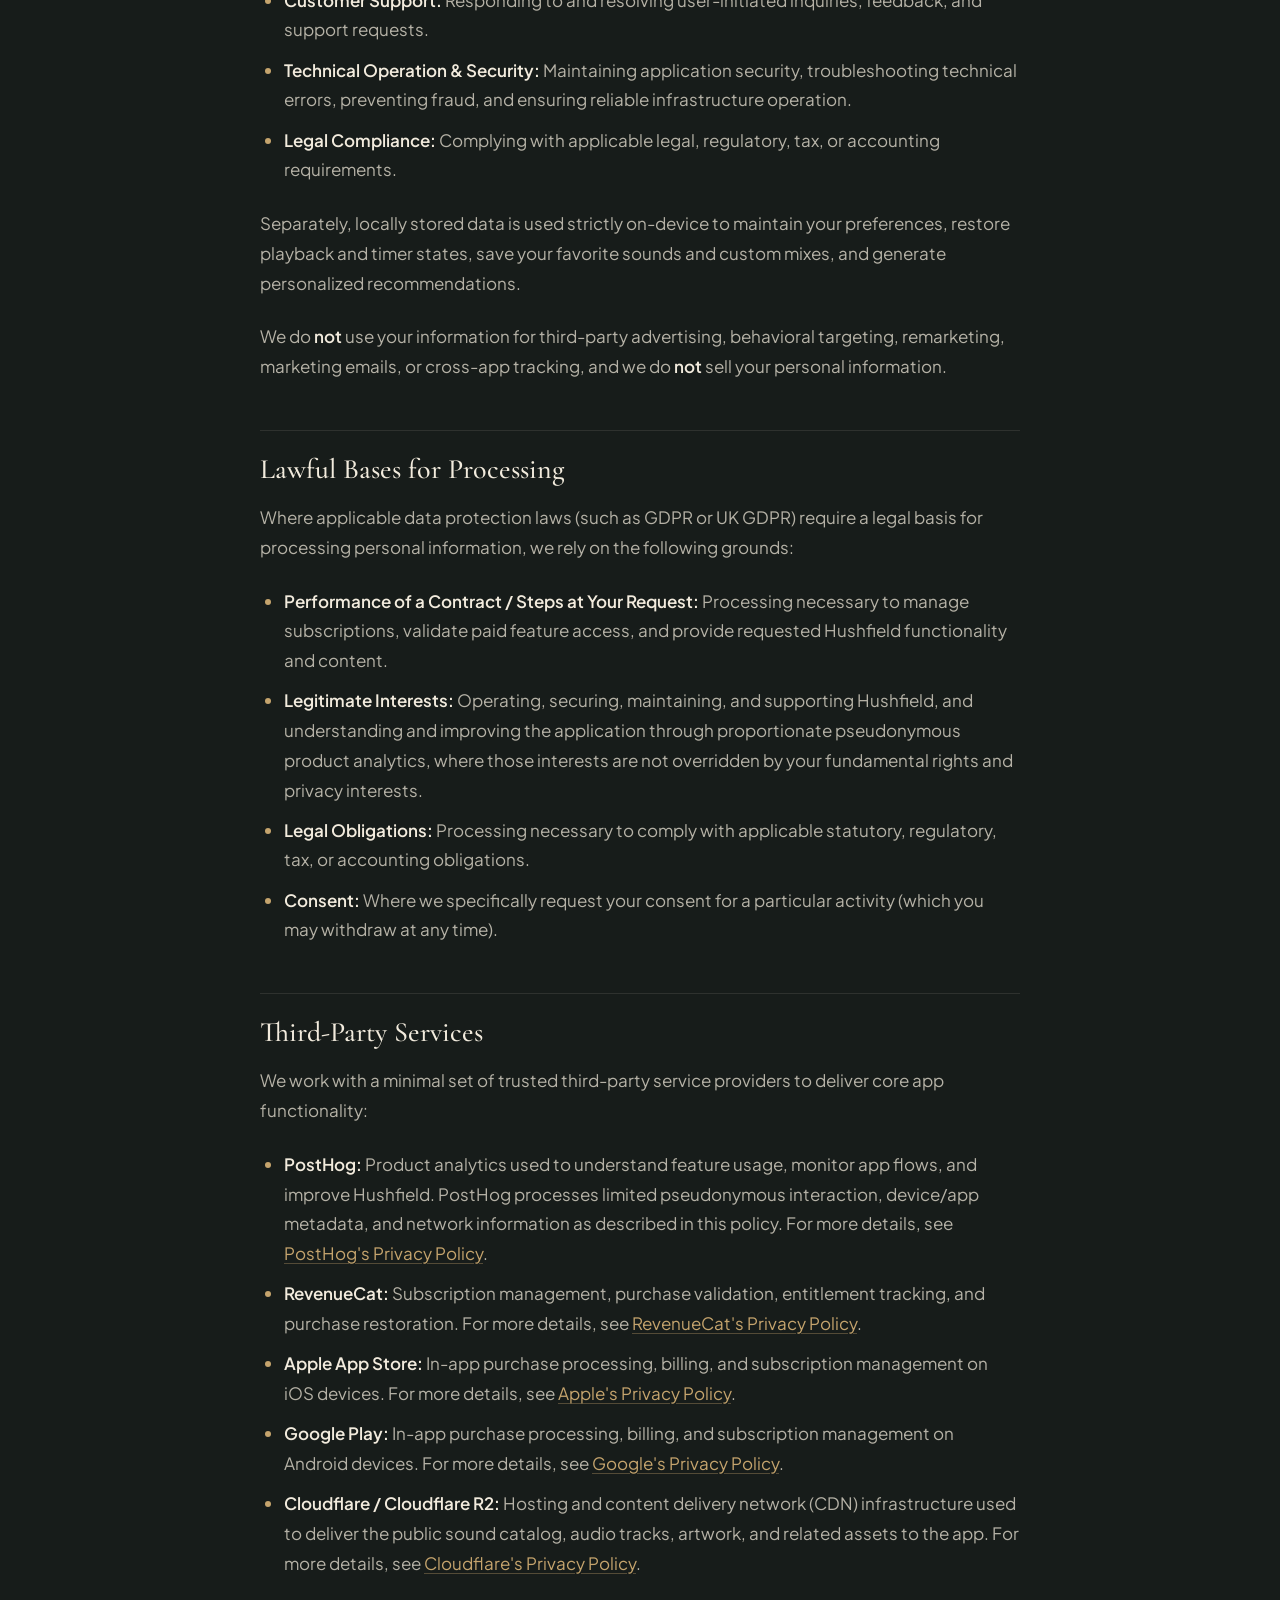
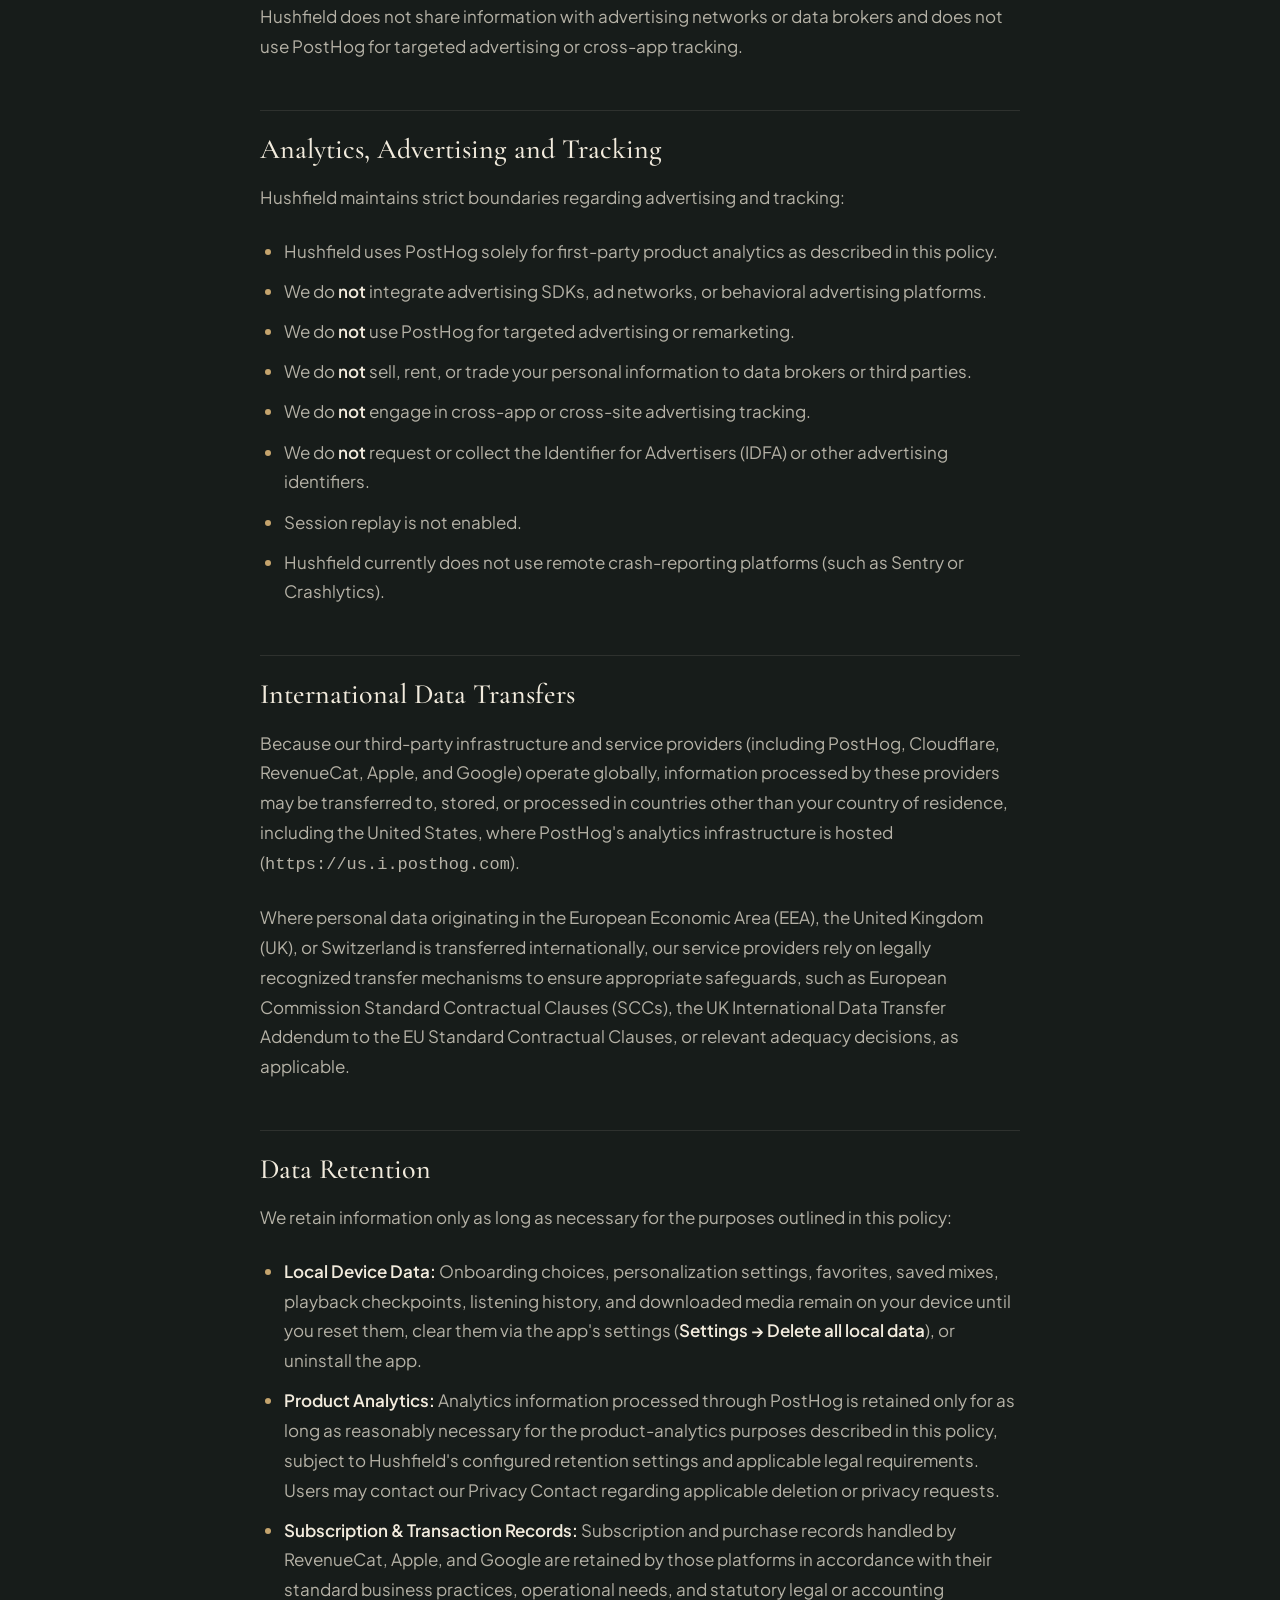
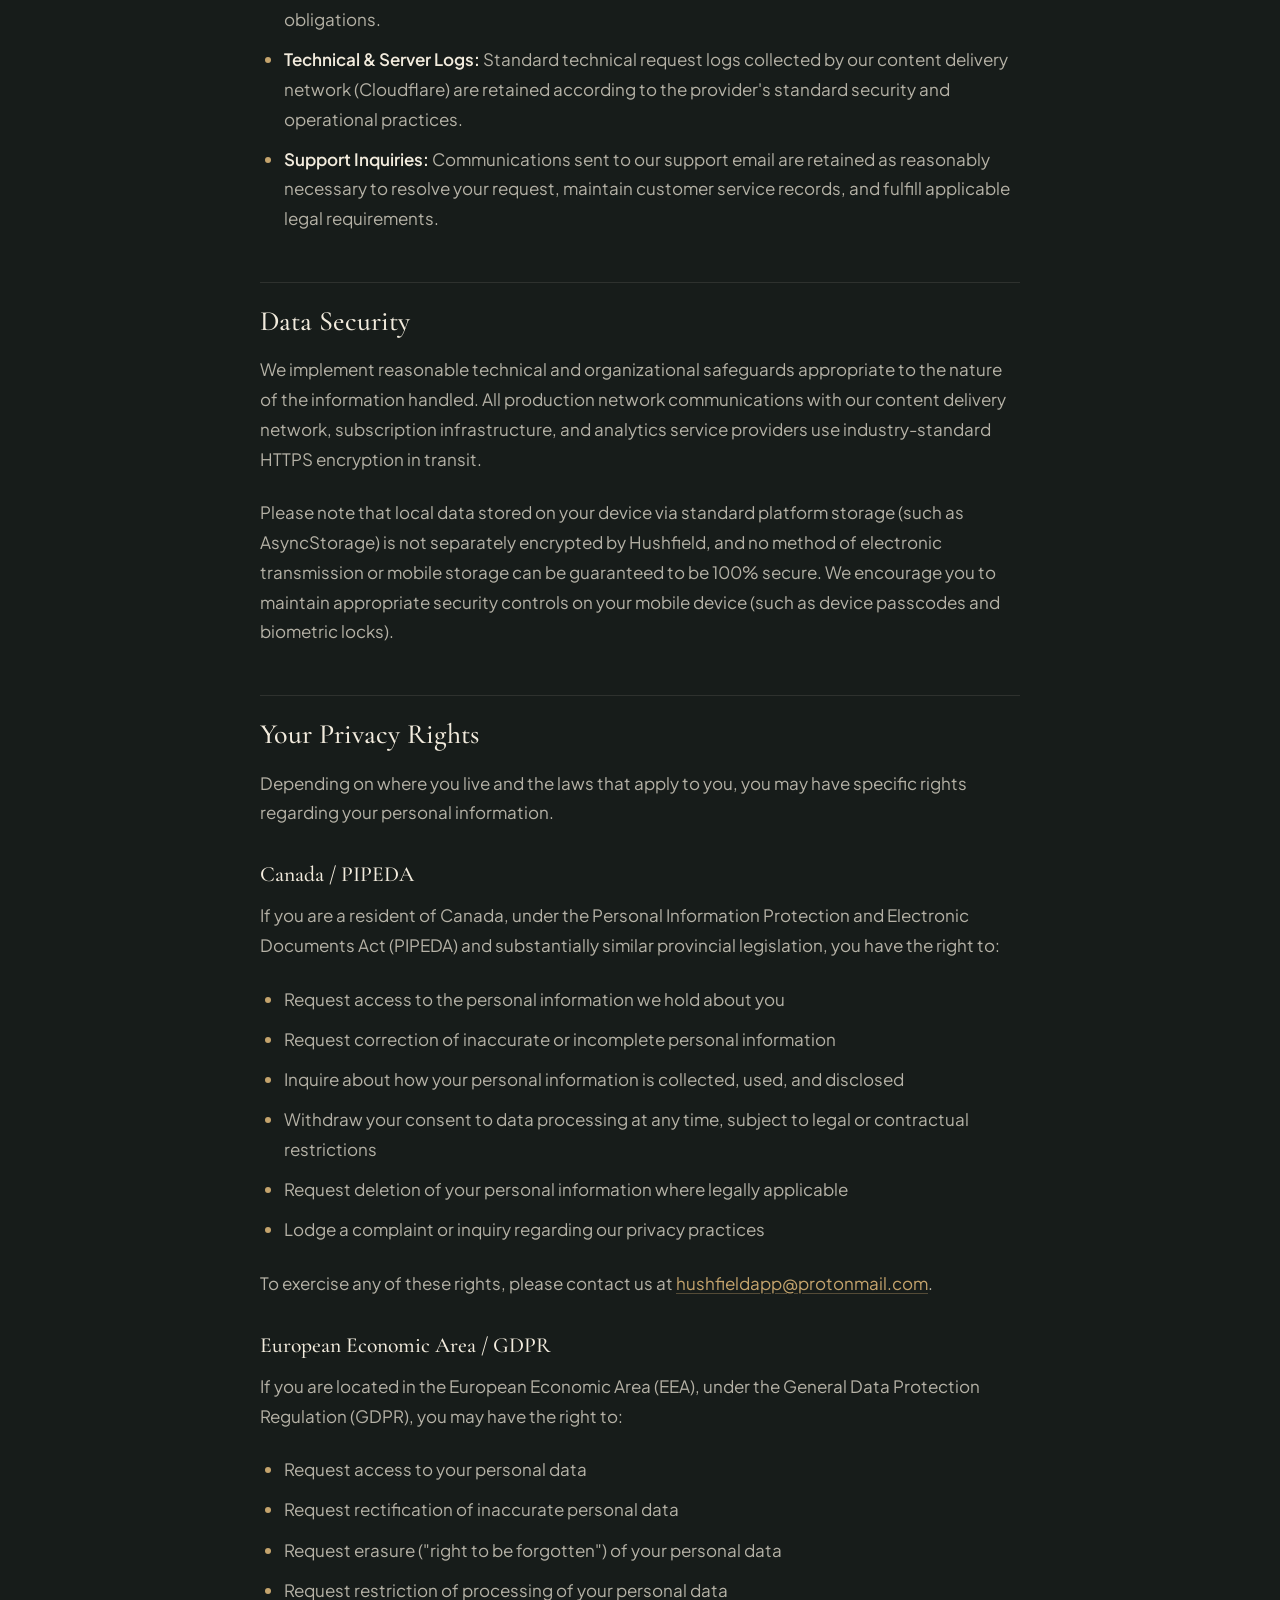
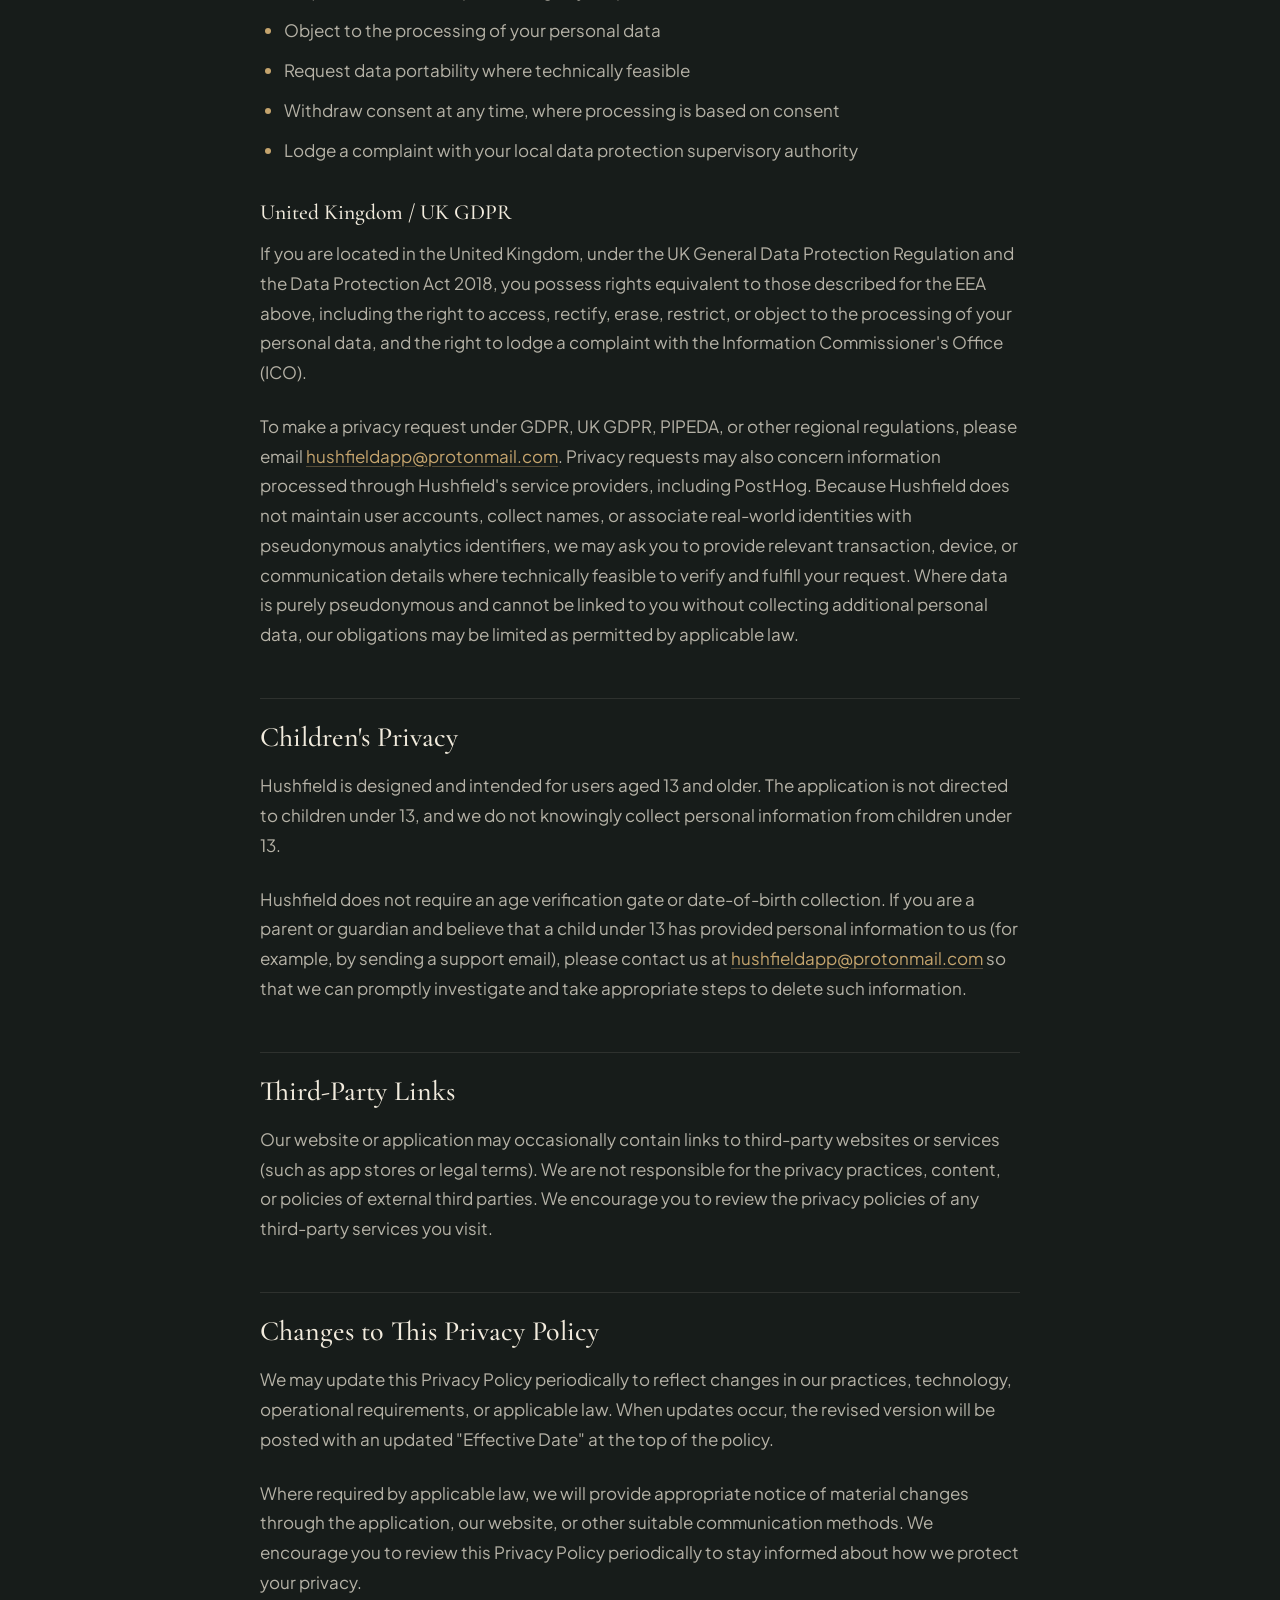
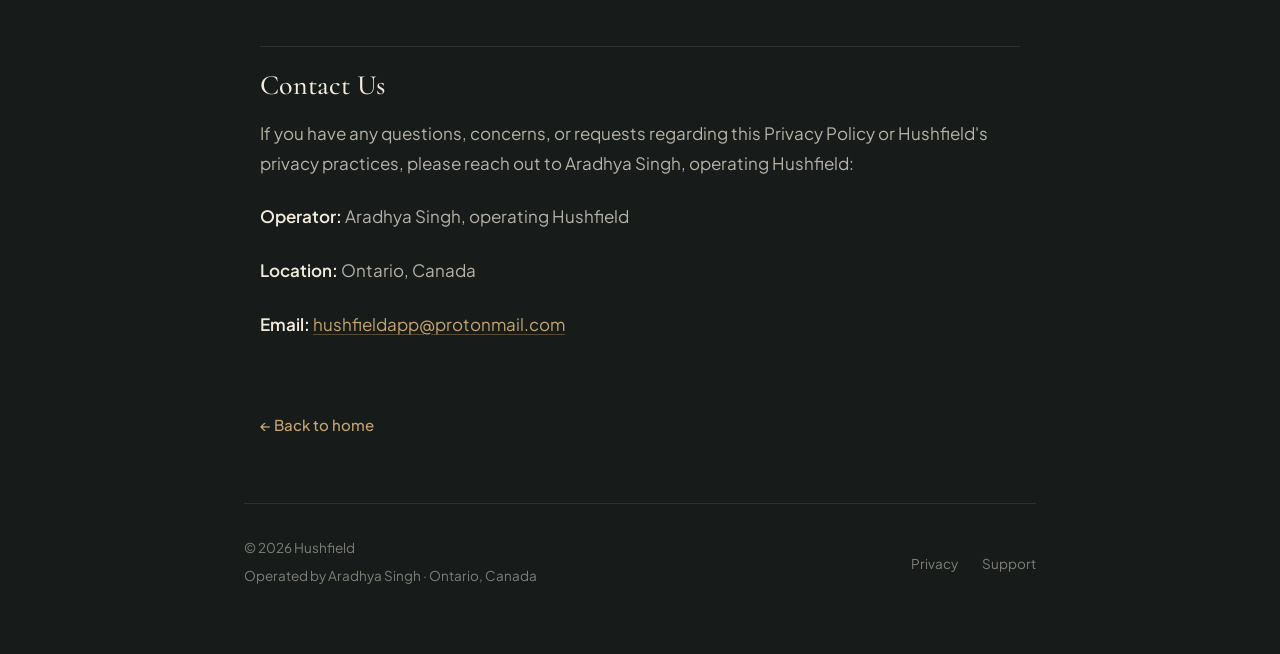
==== commit 345a9a17: "Improve landing conversion and measure store clicks" ====
--- a/privacy/index.html
+++ b/privacy/index.html
@@ -99,6 +99,7 @@
         <p>Separately, PostHog may receive limited product-analytics events related to the subscription purchase funnel, such as when a paywall is viewed, a purchase is started, succeeded, or cancelled/failed, a subscription is restored, the selected subscription plan, and whether the selected offer included a free trial. PostHog does <strong>not</strong> receive your credit card number, bank account details, payment card details, or Apple Account or Google Account credentials from Hushfield. All billing and payment processing remains handled exclusively by Apple or Google, RevenueCat manages subscription entitlements, and PostHog is used solely for product analytics.</p>
 
         <h2 id="product-analytics">Product Analytics</h2>
+        <p>On this website, we use PostHog to measure home-page visits, clicks to the Apple App Store or Google Play, and use of the audio preview. Each page load uses a temporary random identifier that is not saved in a cookie or local storage or linked to an app user. Website events may include the selected store, the button's location on the page, a broad viewport-size category, and the referring website's domain when the browser provides one. PostHog may also process standard network information such as IP address and browser details. We do not use website session replay or automatic click capture.</p>
         <p>Hushfield uses PostHog for first-party product analytics to understand how the app is used, measure feature engagement, diagnose product-flow issues, and improve Hushfield. Based on our implementation, the information processed through PostHog includes the following categories:</p>
         <ul>
           <li><strong>Pseudonymous Identifier:</strong> A randomly generated persistent device/analytics identifier created by the PostHog SDK on your device. Hushfield does not send PostHog your name or email address, and Hushfield does not call PostHog identify or login methods to associate analytics data with a Hushfield user account or real-world identity.</li>
